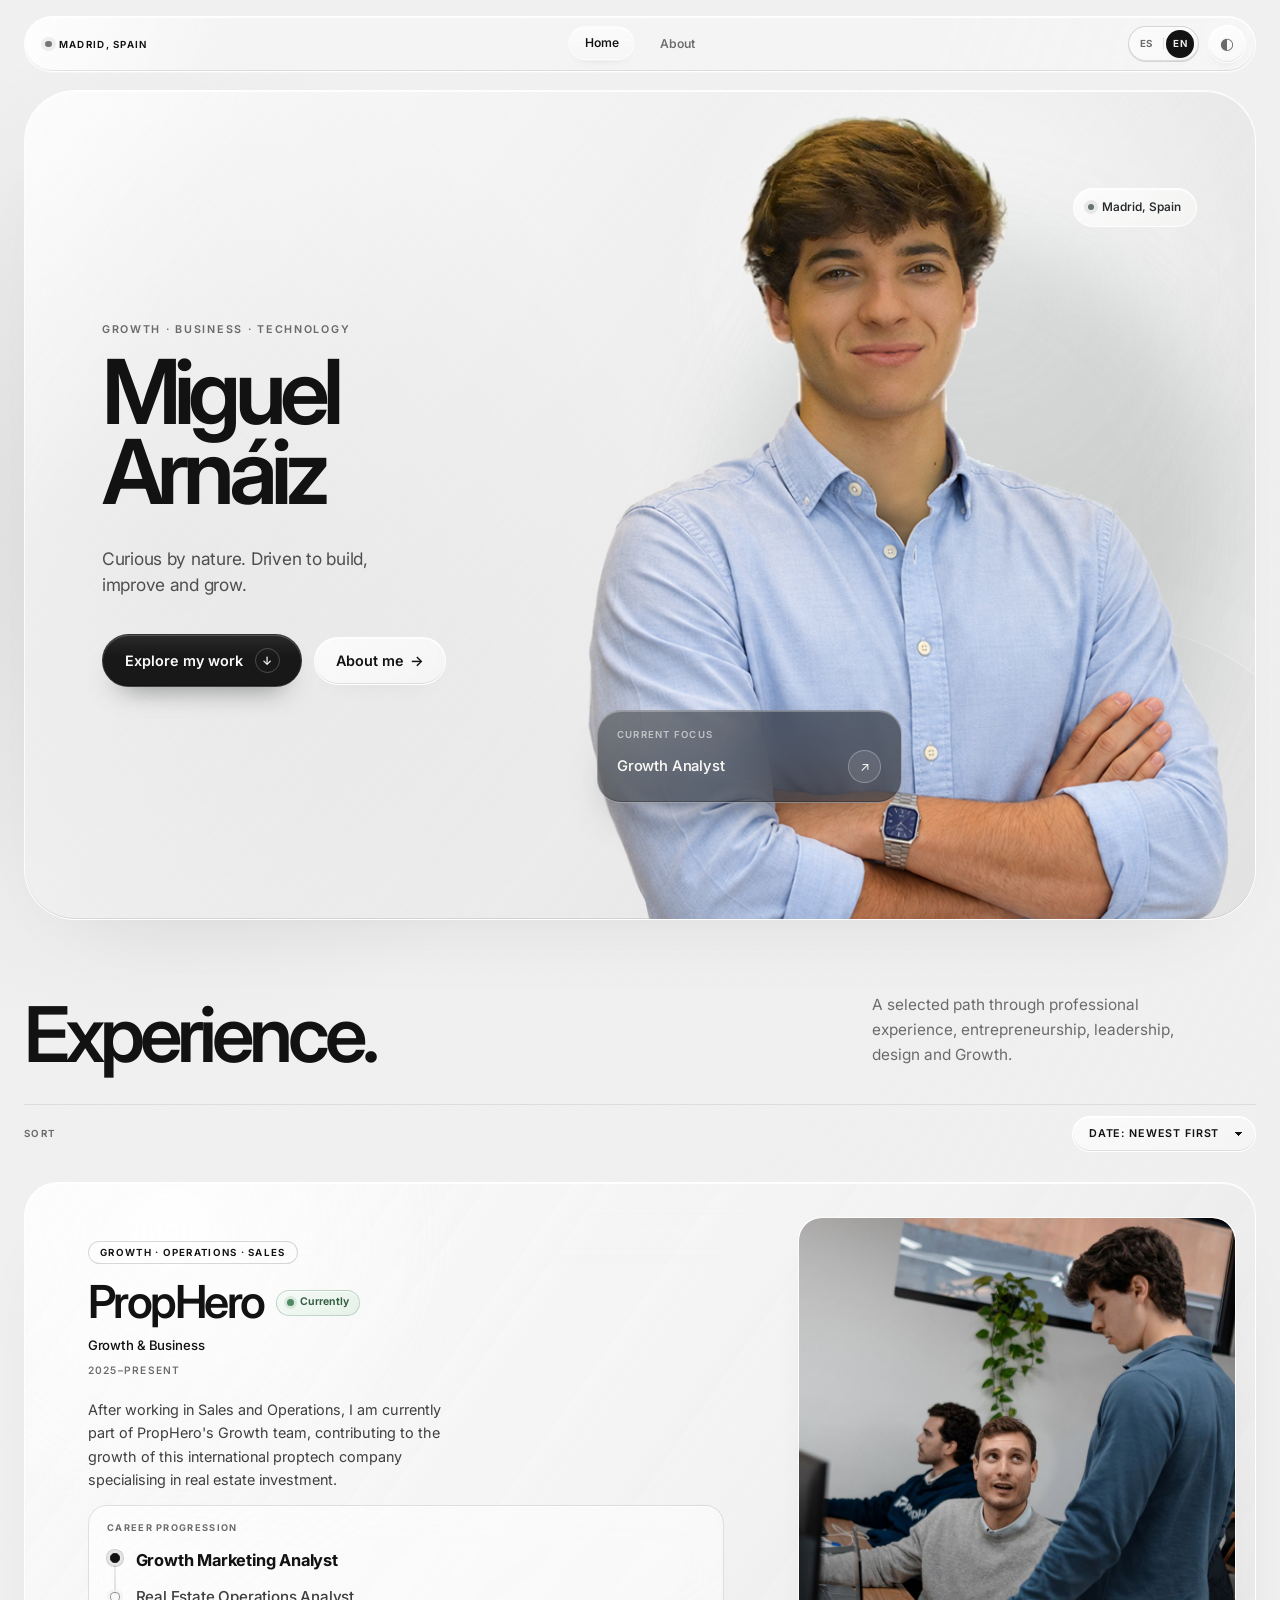
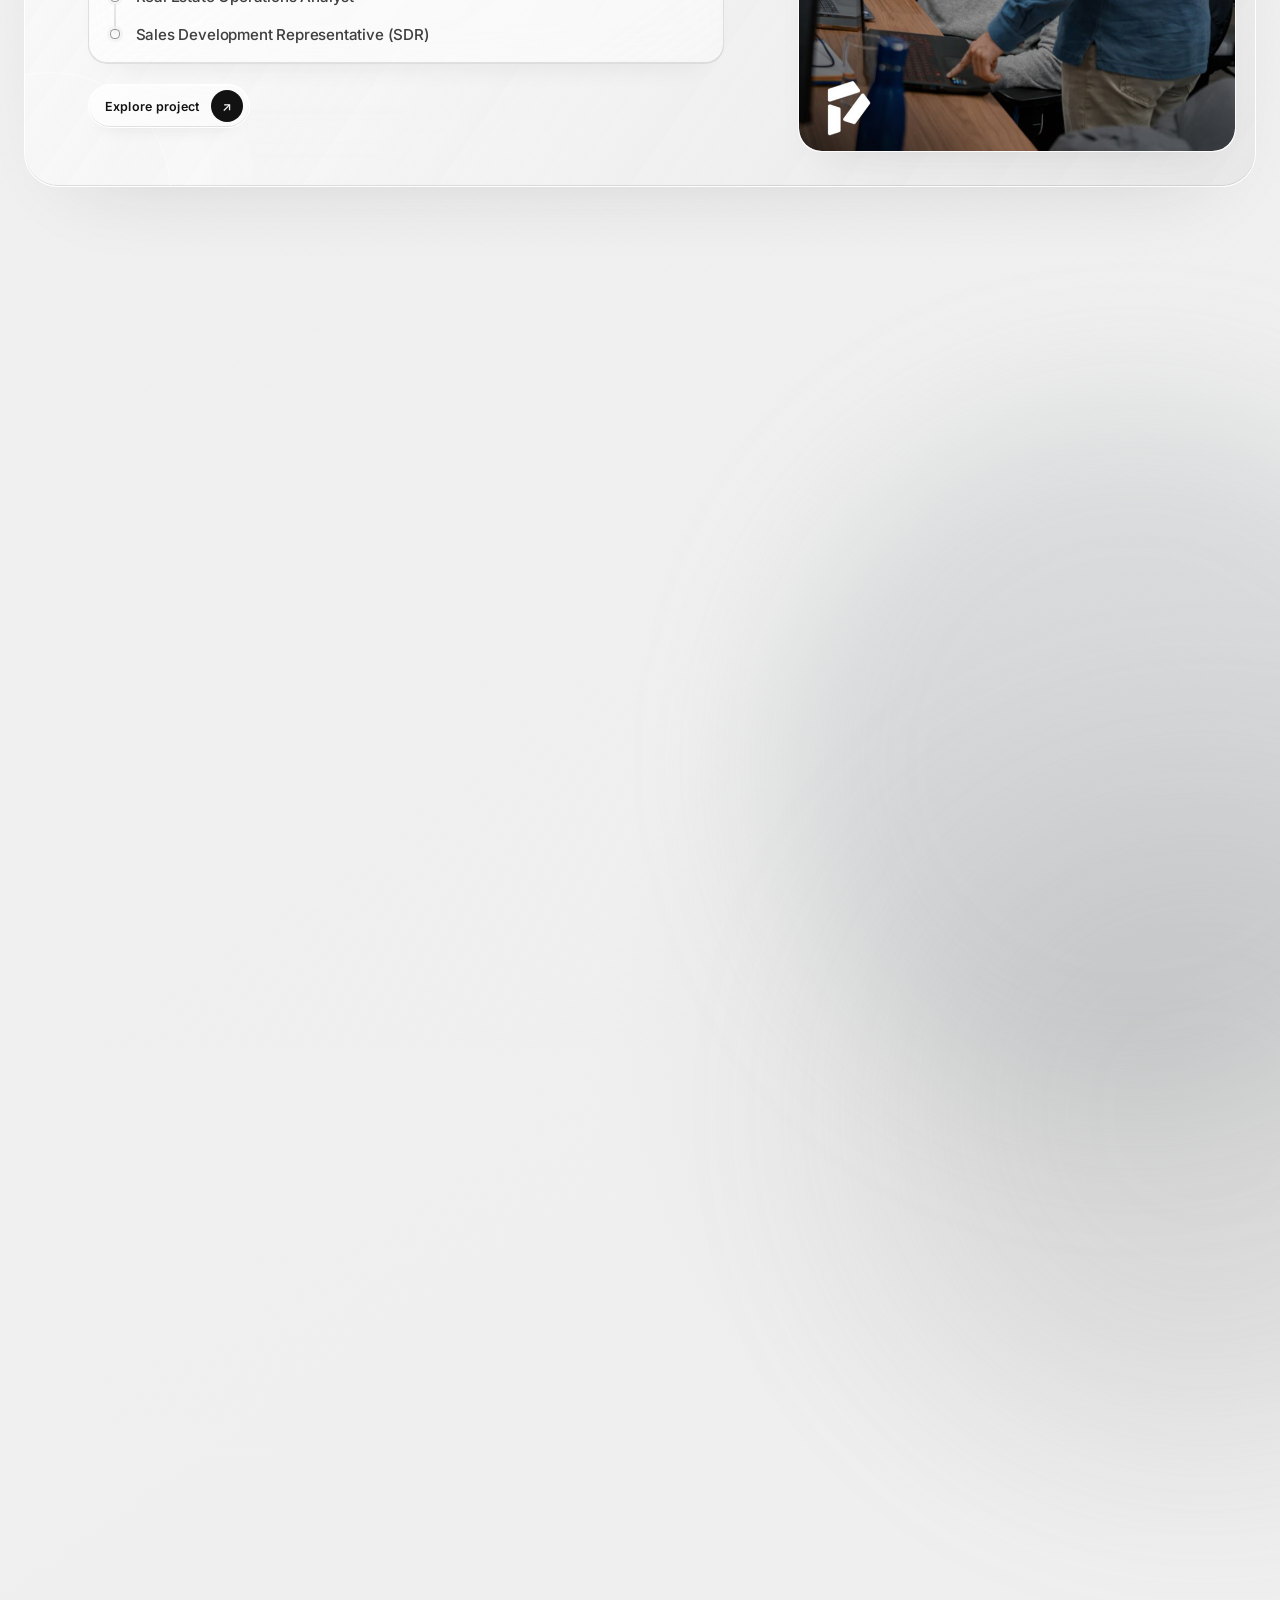
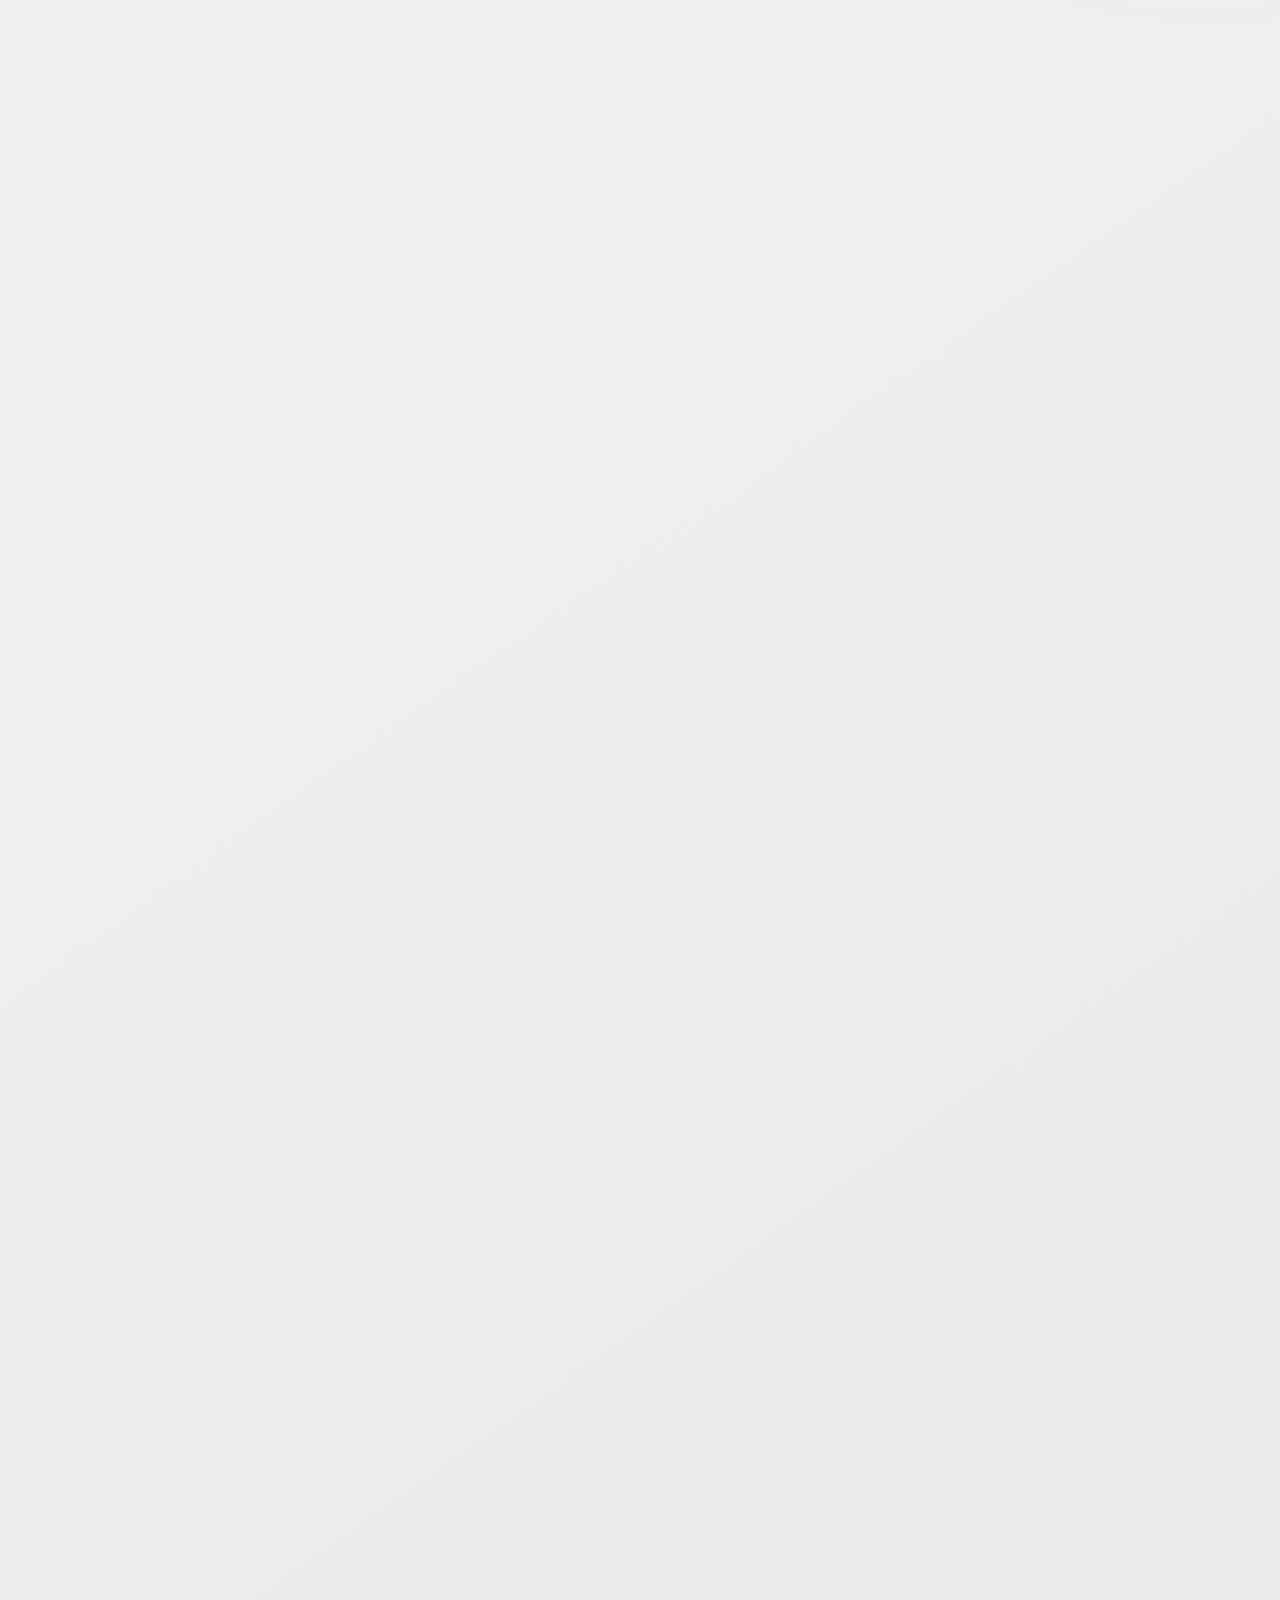
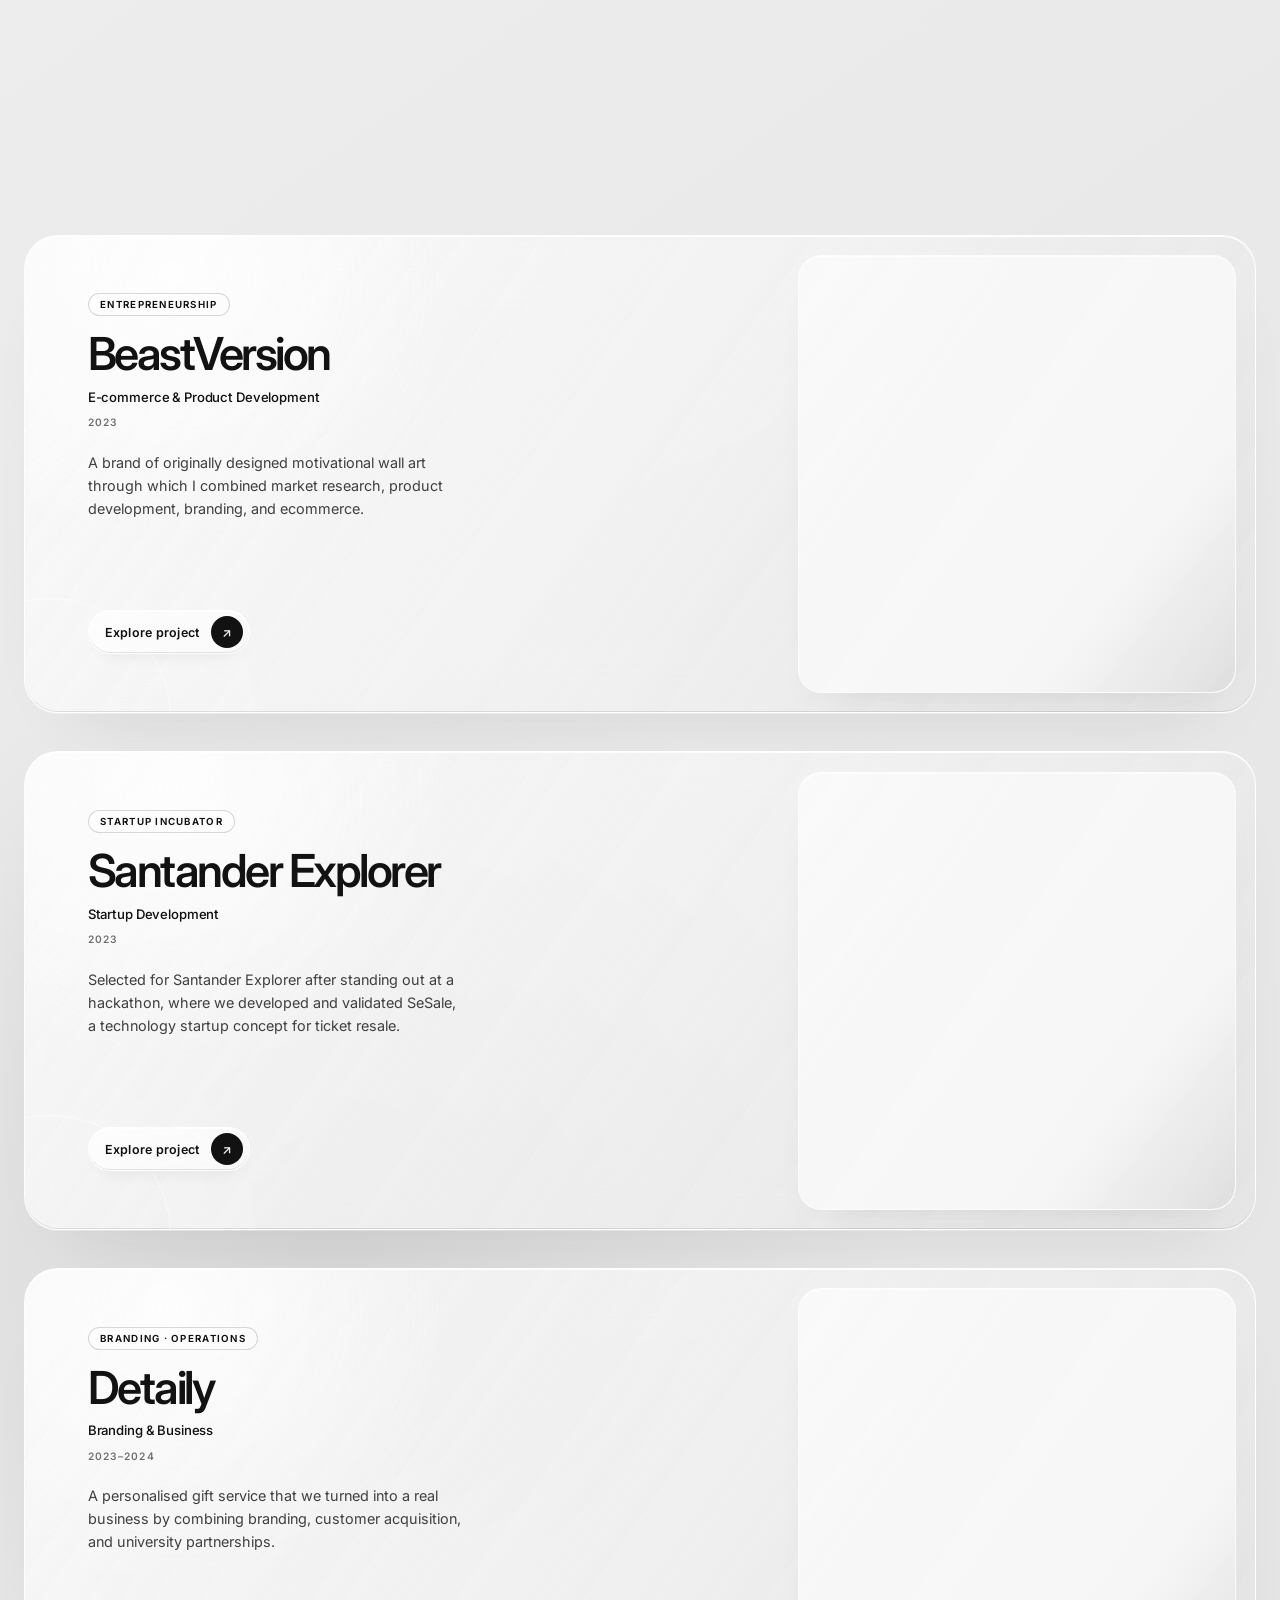
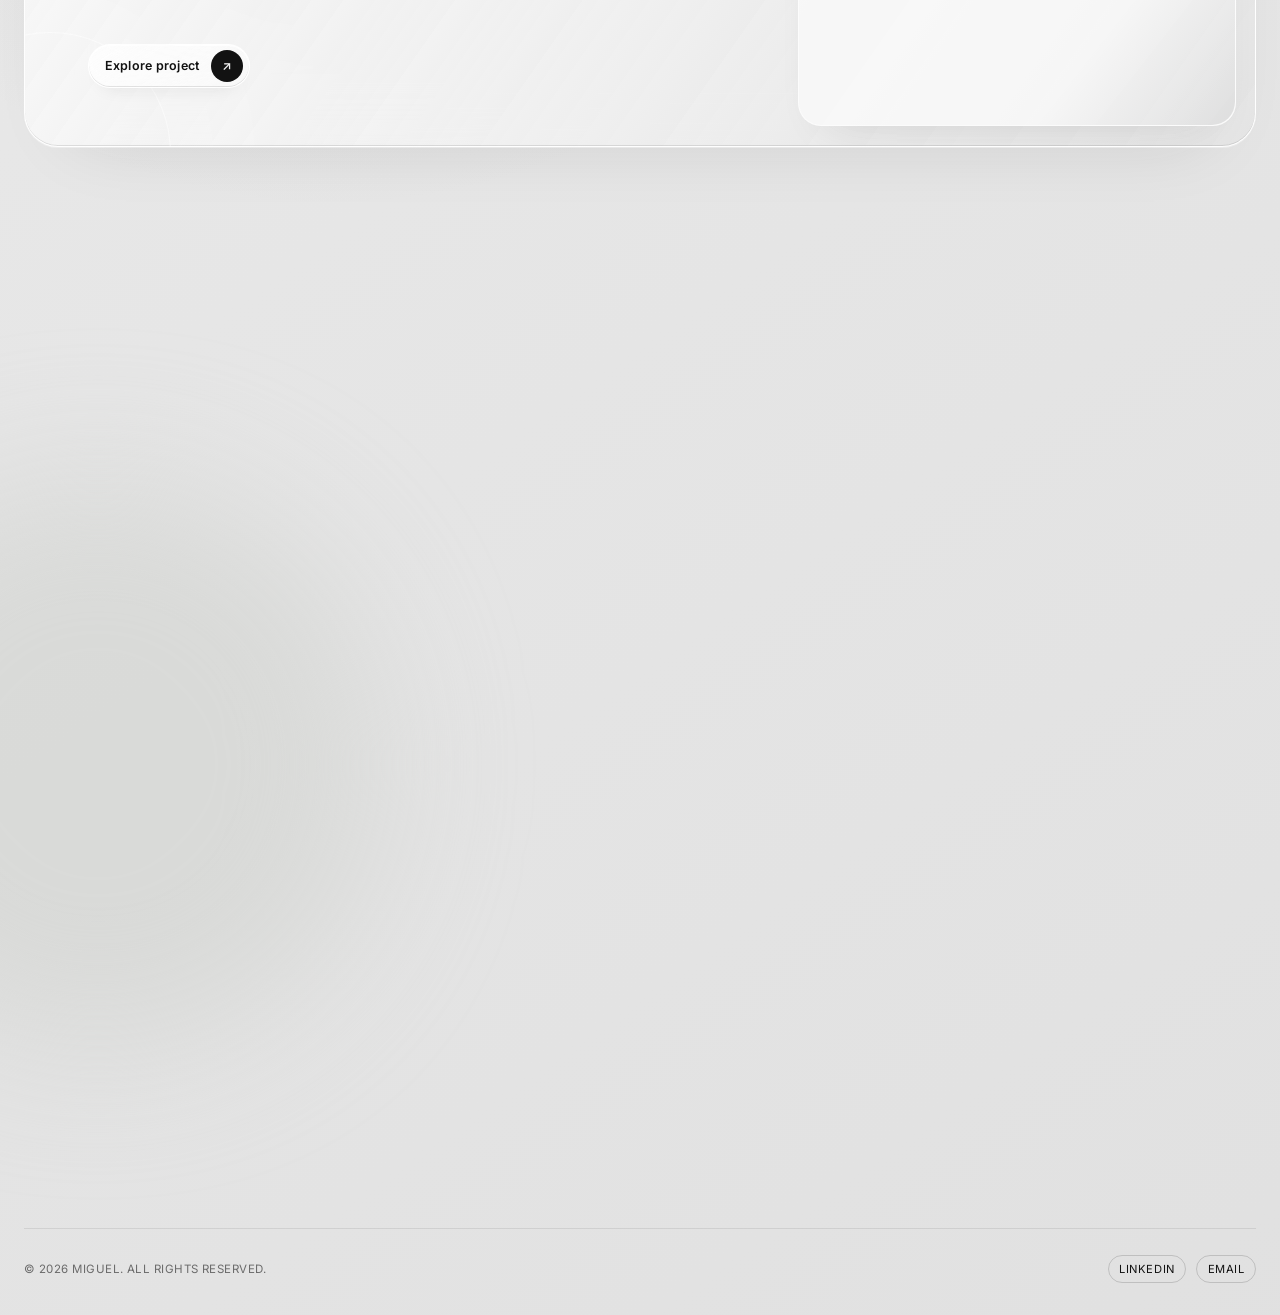
==== index.html @ 9e51c733 "First commit" ====
<!DOCTYPE html>
<html lang="en">
  <head>
    <meta charset="UTF-8" />
    <meta name="viewport" content="width=device-width, initial-scale=1.0" />
    <title data-i18n="meta.home.title">Miguel Arnáiz</title>
    <meta
      name="description"
      content="Miguel Arnáiz's professional portfolio across Growth, business, technology, entrepreneurship and design."
      data-i18n-content="meta.home.description"
    />
    <link rel="preconnect" href="https://fonts.googleapis.com" />
    <link rel="preconnect" href="https://fonts.gstatic.com" crossorigin />
    <link
      href="https://fonts.googleapis.com/css2?family=Inter:wght@100..900&display=swap"
      rel="stylesheet"
    />
    <link rel="icon" type="image/png" href="img/favicon-photo-circle.png" />
    <link rel="stylesheet" href="styles.css" />
  </head>

  <body class="page home-page is-entering">
    <div class="bg-orbs" aria-hidden="true">
      <span class="orb orb-blue"></span>
      <span class="orb orb-purple"></span>
      <span class="orb orb-teal"></span>
    </div>

    <header class="site-header shell home-hero">
      <nav class="top-nav" aria-label="Main navigation" data-i18n-aria-label="nav.main">
        <p class="top-nav-meta">
          <span class="top-nav-location" data-i18n="nav.location">Madrid, Spain</span>
        </p>
        <div class="top-nav-links">
          <div class="top-nav-primary">
            <a class="top-nav-link active" href="./" data-transition data-i18n="nav.home">Home</a>
            <a class="top-nav-link" href="about.html" data-transition data-i18n="nav.about">About</a>
          </div>
          <div class="language-switcher" role="group" aria-label="Select language" data-i18n-aria-label="language.selector">
            <button class="language-option" type="button" data-language="es" lang="es" aria-pressed="false">ES</button>
            <span class="language-divider" aria-hidden="true">|</span>
            <button class="language-option" type="button" data-language="en" lang="en" aria-pressed="true">EN</button>
          </div>
          <button class="theme-toggle" type="button" data-theme-toggle aria-label="Theme mode: system" aria-pressed="mixed">◐</button>
        </div>
      </nav>

      <section class="profile-banner home-hero-banner" aria-label="Introduction" data-i18n-aria-label="hero.introduction">
        <div class="profile-copy home-hero-copy">
          <p class="profile-kicker" data-i18n="hero.positioning">Growth · Business · Technology</p>
          <h1 class="profile-name">Miguel Arnáiz</h1>
          <p class="profile-tagline" data-i18n="hero.tagline">Curious by nature. Driven to build, improve and grow.</p>
          <div class="hero-actions">
            <a class="hero-scroll-link" href="#projects" data-i18n="hero.explore">Explore my work</a>
            <a class="hero-secondary-link" href="about.html" data-transition><span data-i18n="hero.about">About me</span> <span aria-hidden="true">&rarr;</span></a>
          </div>
        </div>

        <div class="hero-visual">
          <figure class="hero-portrait hero-portrait-cutout">
            <img
              src="img/miguel-hero-cutout-v2.png"
              data-src-light="img/miguel-hero-cutout-v2.png"
              data-src-dark="img/miguel-hero-dark.jpg"
              alt="Miguel Arnáiz"
              width="673"
              height="904"
              fetchpriority="high"
              decoding="async"
            />
          </figure>

          <div class="hero-info-card hero-role-card">
            <span class="hero-card-label" data-i18n="hero.currentFocus">Current focus</span>
            <div class="hero-card-row">
              <strong>Growth Analyst</strong>
              <span class="hero-card-arrow" aria-hidden="true">↗</span>
            </div>
          </div>

          <div class="hero-info-card hero-location-card">
            <span class="hero-status-dot" aria-hidden="true"></span>
            <span data-i18n="nav.location">Madrid, Spain</span>
          </div>
        </div>
      </section>
    </header>

    <main class="shell home-main">
      <section class="projects-showcase" id="projects" aria-labelledby="projects-title">
        <div class="projects-heading">
          <div>
            <h2 id="projects-title" data-i18n-html="home.heading">Experience.</h2>
          </div>
          <p class="projects-intro-copy" data-i18n="home.intro">A selected path through professional experience, entrepreneurship, leadership, design and Growth.</p>
        </div>

        <div class="projects-toolbar" aria-label="Project order" data-i18n-aria-label="home.sortAria">
          <label class="projects-filter-label" for="project-date-order" data-i18n="home.sortBy">Sort</label>
          <select id="project-date-order" class="projects-filter-select" data-project-sort>
            <option value="newest" selected data-i18n="home.newestFirst">Date: newest first</option>
            <option value="oldest" data-i18n="home.oldestFirst">Date: oldest first</option>
          </select>
        </div>

        <section class="project-list" data-project-list aria-label="Project list" data-i18n-aria-label="home.projectList"></section>
      </section>
    </main>

    <footer class="site-footer shell" aria-label="Footer" data-i18n-aria-label="footer.label">
      <p class="footer-copy">&copy; 2026 Miguel. <span data-i18n="footer.rights">All rights reserved.</span></p>
      <ul class="footer-links" aria-label="Contact links" data-i18n-aria-label="footer.contactLinks">
        <li><a href="https://www.linkedin.com/in/miguel-arnáiz" target="_blank" rel="noopener noreferrer" title="Miguel Arnáiz on LinkedIn" data-i18n-title="footer.linkedinTitle">LinkedIn</a></li>
        <li><a href="mailto:arnaizburgosmiguel@gmail.com" data-i18n="footer.email">Email</a></li>
      </ul>
    </footer>

    <script src="js/i18n.js" defer></script>
    <script src="js/projects-data.js" defer></script>
    <script src="js/theme.js" defer></script>
    <script src="js/transitions.js?v=20260428" defer></script>
    <script src="js/home.js" defer></script>
    <script src="js/reveal.js" defer></script>
  </body>
</html>
---- styles.css ----
:root {
  --bg: #f2f2f0;
  --surface: rgba(255, 255, 255, 0.76);
  --text: #141517;
  --muted: #6d7075;
  --line: rgba(20, 21, 23, 0.08);
  --line-strong: rgba(20, 21, 23, 0.14);
  --glass-bg: rgba(255, 255, 255, 0.62);
  --glass-border: rgba(255, 255, 255, 0.82);
  --nav-bg: rgba(247, 247, 245, 0.72);
  --button-bg: #18191b;
  --button-text: #ffffff;
  --control-bg: rgba(255, 255, 255, 0.48);
  --shadow-color: rgba(24, 27, 31, 0.13);
  --about-copy: #3e4145;
  --danger: #555555;
  --card-radius: 22px;

  --blue: #5d5d5d;
  --orange: #707070;
  --purple: #646464;
  --teal: #686868;
}

:root[data-theme="dark"] {
  --bg: #0d0e10;
  --surface: rgba(255, 255, 255, 0.055);
  --text: #f3f3f1;
  --muted: #a3a5a9;
  --line: rgba(255, 255, 255, 0.1);
  --line-strong: rgba(255, 255, 255, 0.17);
  --glass-bg: rgba(31, 32, 35, 0.58);
  --glass-border: rgba(255, 255, 255, 0.105);
  --nav-bg: rgba(18, 19, 21, 0.72);
  --button-bg: #f2f2ef;
  --button-text: #141517;
  --control-bg: rgba(255, 255, 255, 0.055);
  --shadow-color: rgba(0, 0, 0, 0.48);
  --about-copy: #d1d2d4;
  --danger: #b8b8b8;

  --blue: #c4c4c4;
  --orange: #b8b8b8;
  --purple: #c0c0c0;
  --teal: #bcbcbc;
}

* {
  box-sizing: border-box;
}

html,
body {
  margin: 0;
  padding: 0;
  background: var(--bg);
  color: var(--text);
}

html {
  scroll-behavior: smooth;
  scrollbar-color: var(--line-strong) transparent;
}

body {
  min-height: 100vh;
  font-family: "Inter", -apple-system, BlinkMacSystemFont, "Segoe UI", sans-serif;
  font-optical-sizing: auto;
  overflow-x: hidden;
}

::selection {
  background: color-mix(in srgb, var(--blue) 35%, transparent);
  color: var(--text);
}

::-webkit-scrollbar {
  width: 10px;
  height: 10px;
}

::-webkit-scrollbar-thumb {
  background: var(--line-strong);
  border-radius: 999px;
}

::-webkit-scrollbar-track {
  background: transparent;
}

img {
  max-width: 100%;
  display: block;
}

a {
  color: inherit;
}

:where(a, button, select):focus-visible {
  outline: 2px solid color-mix(in srgb, var(--text) 58%, transparent);
  outline-offset: 3px;
}

.shell {
  width: min(1200px, 92vw);
  margin: 0 auto;
}

/* ---------- Floating background orbs ---------- */

.bg-orbs {
  position: fixed;
  inset: 0;
  overflow: hidden;
  z-index: 0;
  pointer-events: none;
}

.orb {
  position: absolute;
  border-radius: 50%;
  filter: blur(110px) saturate(0.38);
  opacity: 0.12;
  will-change: transform;
}

:root[data-theme="dark"] .orb {
  opacity: 0.13;
  filter: blur(120px) saturate(0.42);
}

.orb-blue {
  width: min(46vw, 620px);
  height: min(46vw, 620px);
  left: -12%;
  top: -14%;
  background: radial-gradient(circle at 30% 30%, var(--blue), transparent 70%);
  animation: driftA 28s ease-in-out infinite;
}

.orb-purple {
  width: min(40vw, 560px);
  height: min(40vw, 560px);
  right: -14%;
  top: 20%;
  background: radial-gradient(circle at 60% 40%, var(--purple), transparent 70%);
  animation: driftB 34s ease-in-out infinite;
}

.orb-teal {
  width: min(38vw, 520px);
  height: min(38vw, 520px);
  left: 16%;
  bottom: -18%;
  background: radial-gradient(circle at 50% 50%, var(--teal), transparent 70%);
  animation: driftC 31s ease-in-out infinite;
}

@keyframes driftA {
  0%, 100% { transform: translate(0, 0) scale(1); }
  50% { transform: translate(4vw, 5vw) scale(1.08); }
}

@keyframes driftB {
  0%, 100% { transform: translate(0, 0) scale(1); }
  50% { transform: translate(-5vw, 4vw) scale(0.94); }
}

@keyframes driftC {
  0%, 100% { transform: translate(0, 0) scale(1); }
  50% { transform: translate(3vw, -4vw) scale(1.06); }
}

/* Everything else sits above the orb layer */
.site-header,
.home-main,
.about-main,
.project-main,
.site-footer {
  position: relative;
  z-index: 1;
}

/* ---------- Scroll reveal ---------- */

[data-reveal] {
  opacity: 0;
  transform: translateY(24px);
  transition: opacity 700ms cubic-bezier(0.2, 0.8, 0.2, 1), transform 700ms cubic-bezier(0.2, 0.8, 0.2, 1);
}

[data-reveal].is-visible {
  opacity: 1;
  transform: translateY(0);
}

/* ---------- Nav ---------- */

.site-header {
  padding-top: 1.15rem;
}

.top-nav {
  position: sticky;
  top: 1rem;
  z-index: 30;
  display: flex;
  justify-content: space-between;
  align-items: center;
  gap: 0.9rem;
  margin-bottom: 0;
  padding: 0.58rem 0.68rem 0.58rem 1.15rem;
  border-radius: 999px;
  background: var(--nav-bg);
  border: 1px solid var(--glass-border);
  backdrop-filter: blur(24px) saturate(125%);
  -webkit-backdrop-filter: blur(24px) saturate(125%);
  box-shadow:
    inset 0 1px 0 rgba(255, 255, 255, 0.35),
    0 14px 38px -26px var(--shadow-color);
}

.top-nav-meta {
  margin: 0;
  color: var(--muted);
  font-family: "Inter", sans-serif;
  font-weight: 550;
  font-size: 0.66rem;
  letter-spacing: 0.09em;
  text-transform: uppercase;
  display: inline-flex;
  align-items: center;
  gap: 0.45rem;
}

.top-nav-links {
  display: flex;
  align-items: center;
  gap: 0.6rem;
}

.top-nav-primary {
  display: flex;
  align-items: center;
  gap: 0.6rem;
}

@media (min-width: 901px) {
  .top-nav-links {
    margin-left: auto;
  }

  .top-nav-primary {
    position: absolute;
    top: 50%;
    left: 50%;
    transform: translate(-50%, -50%);
  }
}

.top-nav-link {
  border: 1px solid transparent;
  border-radius: 999px;
  padding: 0.46rem 0.88rem;
  text-decoration: none;
  font-family: "Inter", sans-serif;
  font-weight: 550;
  font-size: 0.8rem;
  color: var(--muted);
  transition: border-color 180ms ease, color 180ms ease, background-color 180ms ease;
}

.top-nav-link:hover,
.top-nav-link.active {
  border-color: var(--line-strong);
  background: var(--control-bg);
  color: var(--text);
}

.theme-toggle {
  border: 1px solid var(--line-strong);
  border-radius: 999px;
  width: 2.2rem;
  height: 2.2rem;
  display: inline-flex;
  align-items: center;
  justify-content: center;
  padding: 0;
  background: var(--control-bg);
  color: var(--muted);
  font-size: 1rem;
  line-height: 1;
  cursor: pointer;
  transition: border-color 180ms ease, color 180ms ease, background-color 180ms ease;
}

.theme-toggle:hover,
.theme-toggle:focus-visible {
  border-color: var(--line-strong);
  color: var(--text);
}

.theme-toggle[aria-pressed="true"] {
  background: var(--text);
  color: var(--bg);
}

/* ---------- Profile banner (about / project headers) ---------- */

.profile-banner {
  padding: clamp(1.4rem, 3.4vw, 2.2rem) 0 clamp(1rem, 2.4vw, 1.6rem);
}

.profile-kicker {
  margin: 0;
  color: var(--blue);
  font-size: 0.72rem;
  letter-spacing: 0.14em;
  text-transform: uppercase;
  font-family: "Inter", sans-serif;
  font-weight: 650;
}

.profile-name {
  margin: 0.6rem 0 0;
  font-family: "Inter", sans-serif;
  font-weight: 700;
  font-size: clamp(2.1rem, 5vw, 3.1rem);
  line-height: 1;
  color: var(--text);
}

.profile-tagline {
  margin: 0.6rem 0 0;
  color: var(--muted);
  font-size: clamp(1rem, 2vw, 1.15rem);
  max-width: 60ch;
}

.home-main {
  padding-bottom: 4rem;
}

.projects-toolbar {
  display: flex;
  align-items: center;
  justify-content: flex-end;
  gap: 0.7rem;
  padding: 0.85rem 0 0.6rem;
}

.projects-filter-label {
  color: var(--muted);
  font-family: "Inter", sans-serif;
  font-size: 0.7rem;
  letter-spacing: 0.06em;
  text-transform: uppercase;
}

.projects-filter-select {
  appearance: none;
  border: 1px solid var(--line-strong);
  border-radius: 999px;
  background: var(--glass-bg);
  color: var(--blue);
  font-family: "Inter", sans-serif;
  font-size: 0.72rem;
  letter-spacing: 0.05em;
  text-transform: uppercase;
  padding: 0.42rem 2rem 0.42rem 0.85rem;
  min-width: 170px;
  cursor: pointer;
  backdrop-filter: blur(12px);
}

.projects-filter-select:focus {
  outline: 2px solid color-mix(in srgb, var(--blue) 50%, transparent);
  outline-offset: 2px;
}

.project-empty-state {
  margin: 1.2rem 0 0;
  color: var(--muted);
  font-family: "Inter", sans-serif;
  font-size: 0.78rem;
  letter-spacing: 0.04em;
  text-transform: uppercase;
}

/* ---------- Hero ---------- */

.home-hero {
  min-height: 100svh;
  display: grid;
  grid-template-rows: auto 1fr;
}

.home-hero-banner {
  width: 100%;
  min-height: clamp(640px, 86vh, 900px);
  display: grid;
  grid-template-columns: minmax(0, 0.9fr) minmax(430px, 1.1fr);
  align-items: center;
  justify-content: center;
  gap: clamp(3rem, 7vw, 6.75rem);
  padding: clamp(3rem, 7vh, 5.5rem) clamp(0.25rem, 1vw, 1rem) clamp(4rem, 8vh, 6.5rem);
}

.home-hero-copy {
  display: flex;
  flex-direction: column;
  align-items: flex-start;
  max-width: 37rem;
  text-align: left;
}

.home-hero-copy .profile-name {
  margin-top: 0.8rem;
  max-width: 8ch;
  font-size: clamp(4rem, 7.1vw, 6.6rem);
  font-weight: 640;
  line-height: 0.94;
  letter-spacing: -0.07em;
  color: var(--text);
  padding: 0 0.08em 0.08em 0;
}

.home-hero-copy .profile-tagline {
  max-width: 34ch;
  margin-top: 1.35rem;
  font-size: clamp(1.06rem, 1.55vw, 1.24rem);
  font-weight: 400;
  line-height: 1.55;
  letter-spacing: -0.015em;
}

.hero-actions {
  margin-top: 2rem;
  display: flex;
  flex-wrap: wrap;
  align-items: center;
  justify-content: flex-start;
  gap: 1.15rem;
}

.hero-scroll-link {
  position: relative;
  overflow: hidden;
  display: inline-flex;
  align-items: center;
  justify-content: center;
  text-decoration: none;
  font-family: "Inter", sans-serif;
  font-weight: 600;
  font-size: 0.9rem;
  color: var(--button-text);
  padding: 0.86rem 1.5rem;
  border-radius: 999px;
  background: var(--button-bg);
  border: 1px solid var(--button-bg);
  box-shadow: 0 14px 30px -18px var(--shadow-color);
  transform: translateY(0);
  transition: transform 260ms ease, box-shadow 260ms ease, filter 260ms ease;
  will-change: transform;
}

.hero-scroll-link:hover,
.hero-scroll-link:focus-visible {
  transform: translateY(-2px);
  box-shadow: 0 18px 36px -18px var(--shadow-color);
  filter: brightness(1.08);
}

.hero-scroll-link:active {
  transform: translateY(-1px);
}

.hero-secondary-link {
  display: inline-flex;
  align-items: center;
  gap: 0.35rem;
  text-decoration: none;
  font-family: "Inter", sans-serif;
  font-weight: 600;
  font-size: 0.9rem;
  color: var(--text);
  opacity: 1;
  padding: 0.84rem 1.25rem;
  border: 1px solid var(--line-strong);
  border-radius: 999px;
  background: var(--control-bg);
  transition: transform 220ms ease, border-color 220ms ease, background-color 220ms ease;
}

.hero-secondary-link span {
  transition: transform 220ms ease;
}

.hero-secondary-link:hover,
.hero-secondary-link:focus-visible {
  transform: translateY(-2px);
  border-color: color-mix(in srgb, var(--text) 25%, transparent);
  background: var(--surface);
}

.hero-secondary-link:hover span,
.hero-secondary-link:focus-visible span {
  transform: translateX(4px);
}

.hero-visual {
  position: relative;
  width: min(550px, 100%);
  justify-self: end;
  padding: 0 1.35rem 1.35rem 0;
  isolation: isolate;
}

.hero-visual::before {
  content: "";
  position: absolute;
  inset: 7% -3% -2% 7%;
  z-index: -1;
  border-radius: 40px;
  background: linear-gradient(145deg, rgba(144, 144, 144, 0.14), rgba(255, 255, 255, 0.04));
  filter: blur(1px);
}

.hero-portrait {
  position: relative;
  z-index: 1;
  margin: 0;
  overflow: hidden;
  aspect-ratio: 4 / 5;
  border: 1px solid var(--glass-border);
  border-radius: clamp(26px, 3vw, 38px);
  background: var(--surface);
  box-shadow:
    0 32px 72px -34px rgba(25, 29, 33, 0.42),
    inset 0 1px 0 rgba(255, 255, 255, 0.26);
}

.hero-portrait::after {
  content: "";
  position: absolute;
  inset: 0;
  pointer-events: none;
  background: linear-gradient(180deg, transparent 62%, rgba(10, 12, 14, 0.13));
}

.hero-portrait img {
  width: 100%;
  height: 100%;
  object-fit: cover;
  object-position: 50% center;
  transform: scale(1.002);
}

.hero-info-card {
  position: absolute;
  z-index: 2;
  display: flex;
  border: 1px solid rgba(255, 255, 255, 0.52);
  background: rgba(245, 246, 244, 0.72);
  color: #1b1d20;
  backdrop-filter: blur(22px) saturate(120%);
  -webkit-backdrop-filter: blur(22px) saturate(120%);
  box-shadow:
    inset 0 1px 0 rgba(255, 255, 255, 0.62),
    0 18px 42px -24px rgba(16, 18, 20, 0.55);
}

.hero-role-card {
  left: -2.35rem;
  bottom: 2.8rem;
  flex-direction: column;
  gap: 0.28rem;
  min-width: 205px;
  padding: 1rem 1.08rem;
  border-radius: 20px;
}

.hero-card-label {
  color: rgba(27, 29, 32, 0.58);
  font-size: 0.66rem;
  font-weight: 600;
  letter-spacing: 0.09em;
  text-transform: uppercase;
}

.hero-role-card strong {
  font-size: 0.88rem;
  font-weight: 600;
  letter-spacing: -0.01em;
}

.hero-location-card {
  top: 2.4rem;
  right: -0.65rem;
  align-items: center;
  gap: 0.52rem;
  padding: 0.7rem 0.85rem;
  border-radius: 999px;
  font-size: 0.74rem;
  font-weight: 550;
}

.hero-status-dot {
  width: 7px;
  height: 7px;
  border-radius: 50%;
  background: #6e6e6e;
  box-shadow: 0 0 0 4px rgba(110, 110, 110, 0.12);
}

/* ---------- Project list ---------- */

.project-list {
  display: flex;
  flex-direction: column;
  gap: clamp(1.3rem, 3vw, 2rem);
  padding-bottom: 2rem;
}

.project-row {
  display: grid;
  grid-template-columns: minmax(260px, 0.95fr) minmax(320px, 1.05fr);
  align-items: center;
  gap: clamp(1.5rem, 5vw, 3rem);
  padding: clamp(1.6rem, 4vw, 2.6rem);
  border-radius: var(--card-radius);
  background: var(--glass-bg);
  border: 1px solid var(--glass-border);
  backdrop-filter: blur(18px) saturate(140%);
  -webkit-backdrop-filter: blur(18px) saturate(140%);
  box-shadow: 0 18px 40px -22px var(--shadow-color);
  transition: transform 320ms ease, box-shadow 320ms ease, border-color 320ms ease;
}

.project-row.is-visible:hover,
.project-row.is-visible:focus-within {
  transform: translateY(-6px);
  box-shadow: 0 30px 60px -20px color-mix(in srgb, var(--accent) 45%, var(--shadow-color));
  border-color: color-mix(in srgb, var(--accent) 40%, var(--glass-border));
}

.project-content {
  padding-top: 0.3rem;
}

.project-category {
  display: inline-flex;
  align-items: center;
  margin: 0;
  text-transform: uppercase;
  color: var(--accent, var(--blue));
  font-size: 0.72rem;
  letter-spacing: 0.09em;
  font-family: "Inter", sans-serif;
  text-decoration: none;
  padding: 0.32rem 0.72rem;
  border-radius: 999px;
  background: color-mix(in srgb, var(--accent, var(--blue)) 14%, transparent);
  border: 1px solid color-mix(in srgb, var(--accent, var(--blue)) 32%, transparent);
}

.project-title {
  margin: 0.7rem 0 0;
  font-family: "Inter", sans-serif;
  color: var(--text);
  font-size: clamp(1.9rem, 4vw, 2.7rem);
  font-weight: 700;
  line-height: 1.05;
}

.project-date {
  margin: 0.7rem 0 1.1rem;
  color: var(--muted);
  font-family: "Inter", sans-serif;
  font-size: 0.75rem;
  letter-spacing: 0.08em;
  text-transform: uppercase;
}

.project-link {
  display: inline-flex;
  border: 1px solid color-mix(in srgb, var(--accent, var(--blue)) 45%, transparent);
  background: color-mix(in srgb, var(--accent, var(--blue)) 15%, transparent);
  color: var(--accent, var(--blue));
  text-decoration: none;
  font-family: "Inter", sans-serif;
  font-weight: 600;
  font-size: 0.78rem;
  letter-spacing: 0.02em;
  border-radius: 999px;
  padding: 0.42rem 0.9rem;
  transition: background-color 180ms ease, color 180ms ease;
}

.project-link:hover {
  background: var(--accent, var(--blue));
  color: #ffffff;
}

.project-image-link {
  text-decoration: none;
}

.project-image {
  position: relative;
  border-radius: calc(var(--card-radius) - 6px);
  overflow: hidden;
  aspect-ratio: 4 / 3;
  background: var(--surface);
  box-shadow: 0 14px 30px -16px var(--shadow-color);
}

.project-image img {
  width: 100%;
  height: 100%;
  object-fit: cover;
  transition: transform 500ms cubic-bezier(0.2, 0.8, 0.2, 1);
}

.project-row[data-project-id="project-01-prophero"] .project-image img {
  object-position: 50% 28%;
}

.project-row:hover .project-image img {
  transform: scale(1.045);
}

.image-overlay-dots {
  position: absolute;
  inset: 0;
  pointer-events: none;
  display: grid;
  place-items: center;
}

.image-overlay-dots span {
  width: clamp(48px, 7vw, 76px);
  height: clamp(48px, 7vw, 76px);
  border-radius: 999px;
  background: rgba(255, 255, 255, 0.92);
  position: absolute;
}

.image-overlay-dots span:nth-child(1) { transform: translate(-70px, -58px); }
.image-overlay-dots span:nth-child(2) { transform: translate(0, -58px); }
.image-overlay-dots span:nth-child(3) { transform: translate(-70px, 0); }
.image-overlay-dots span:nth-child(4) { transform: translate(0, 0); }
.image-overlay-dots span:nth-child(5) { transform: translate(-35px, 58px); }

/* ---------- Project detail ---------- */

.project-main {
  padding: 0.8rem 0 3.6rem;
}

.project-detail {
  padding: clamp(1.8rem, 4vw, 2.8rem);
  border-radius: var(--card-radius);
  background: var(--glass-bg);
  border: 1px solid var(--glass-border);
  backdrop-filter: blur(18px) saturate(140%);
  -webkit-backdrop-filter: blur(18px) saturate(140%);
  box-shadow: 0 22px 50px -24px var(--shadow-color);
}

.project-detail-title {
  text-align: center;
  margin: 0 0 clamp(1.4rem, 3vw, 2.2rem);
  font-family: "Inter", sans-serif;
  font-weight: 700;
  font-size: clamp(2rem, 4.6vw, 3.2rem);
  line-height: 1.05;
  background: linear-gradient(120deg, var(--text) 30%, var(--accent, var(--blue)) 100%);
  -webkit-background-clip: text;
  background-clip: text;
  color: var(--text);
  -webkit-text-fill-color: transparent;
}

.project-detail-body {
  display: grid;
  grid-template-columns: minmax(280px, 0.88fr) minmax(320px, 1.1fr);
  align-items: center;
  gap: clamp(1.5rem, 5vw, 3.5rem);
}

.project-detail-copy {
  min-width: 0;
}

.project-description {
  font-size: clamp(1.02rem, 1.6vw, 1.14rem);
  line-height: 1.65;
  color: var(--about-copy);
  margin: 0.85rem 0 1.2rem;
}

.project-highlights {
  margin: 0;
  padding: 0;
  list-style: none;
  display: grid;
  gap: 0.55rem;
  font-size: 1rem;
}

.project-highlights li {
  position: relative;
  padding-left: 1.4rem;
  line-height: 1.4;
  color: var(--about-copy);
}

.project-highlights li::before {
  content: "";
  position: absolute;
  left: 0;
  top: 0.5em;
  width: 8px;
  height: 8px;
  border-radius: 50%;
  background: var(--accent, var(--blue));
  box-shadow: 0 0 10px color-mix(in srgb, var(--accent, var(--blue)) 70%, transparent);
}

.project-back-link {
  margin-top: 1.5rem;
  display: inline-flex;
  align-items: center;
  gap: 0.4rem;
  text-decoration: none;
  font-family: "Inter", sans-serif;
  font-weight: 600;
  font-size: 0.85rem;
  color: var(--accent, var(--blue));
  border: 1px solid color-mix(in srgb, var(--accent, var(--blue)) 40%, transparent);
  background: color-mix(in srgb, var(--accent, var(--blue)) 12%, transparent);
  padding: 0.5rem 1rem;
  border-radius: 999px;
  transition: background-color 180ms ease, color 180ms ease;
}

.project-back-link:hover {
  background: var(--accent, var(--blue));
  color: #ffffff;
}

.project-image-large {
  border-radius: calc(var(--card-radius) - 4px);
  overflow: hidden;
  aspect-ratio: 4 / 3;
  box-shadow:
    0 20px 44px -18px var(--shadow-color),
    0 0 0 1px color-mix(in srgb, var(--accent, var(--blue)) 25%, transparent);
}

.project-image-large img {
  width: 100%;
  height: 100%;
  object-fit: cover;
}

.project-fallback {
  margin: 0 0 1rem;
  color: var(--danger);
  font-family: "Inter", sans-serif;
  font-size: 0.78rem;
  letter-spacing: 0.04em;
}

/* ---------- About ---------- */

.about-main {
  padding: 0.8rem 0 3.6rem;
}

.about-grid {
  padding-top: clamp(1.2rem, 3vw, 1.8rem);
  display: grid;
  grid-template-columns: minmax(0, 1.3fr) minmax(310px, 0.7fr);
  gap: clamp(2.2rem, 5vw, 4.5rem);
  align-items: start;
}

.about-title {
  max-width: 42ch;
  margin: 0;
  font-family: "Inter", sans-serif;
  font-weight: 650;
  font-size: clamp(1.2rem, 1.5vw, 1.4rem);
  line-height: 1.38;
  letter-spacing: -0.02em;
  color: var(--text);
}

.about-copy p {
  max-width: 66ch;
  margin: 1.05rem 0 0;
  font-size: clamp(0.98rem, 1.25vw, 1.08rem);
  line-height: 1.72;
  color: var(--about-copy);
}

.about-copy .about-intro {
  margin-top: 1.25rem;
  color: var(--text);
  font-weight: 520;
}

.about-links {
  margin: 1.5rem 0 0;
  padding: 0;
  list-style: none;
  display: flex;
  flex-wrap: wrap;
  gap: 0.6rem;
}

.about-links a {
  border: 1px solid var(--line-strong);
  border-radius: 999px;
  padding: 0.42rem 0.85rem;
  text-decoration: none;
  color: var(--text);
  font-family: "Inter", sans-serif;
  font-weight: 600;
  font-size: 0.8rem;
  background: color-mix(in srgb, var(--control-bg) 86%, transparent);
  transition: background-color 180ms ease, color 180ms ease;
}

.about-links a:hover {
  background: var(--text);
  color: var(--bg);
}

.about-stats {
  display: grid;
  grid-template-columns: repeat(2, minmax(140px, 1fr));
  gap: 0.75rem;
  align-content: start;
}

.stat-tile {
  position: relative;
  min-height: 6.25rem;
  padding: 1.05rem 1rem;
  border-radius: 16px;
  background: var(--glass-bg);
  border: 1px solid var(--glass-border);
  backdrop-filter: blur(16px) saturate(140%);
  -webkit-backdrop-filter: blur(16px) saturate(140%);
  box-shadow: 0 14px 30px -18px var(--shadow-color);
  overflow: hidden;
}

.stat-tile-wide {
  grid-column: 1 / -1;
}

.about-stats-image {
  grid-column: 1 / -1;
  margin: 0;
  overflow: hidden;
  border: 1px solid var(--glass-border);
  border-radius: 16px;
  background: var(--glass-bg);
  box-shadow: 0 14px 30px -18px var(--shadow-color);
}

.about-stats-image img {
  display: block;
  width: 100%;
  height: auto;
}

.stat-value-pair {
  position: relative;
  display: grid;
  grid-template-columns: repeat(2, minmax(0, 1fr));
  gap: 1rem;
}

.stat-value-pair .stat-value + .stat-value {
  padding-left: 1rem;
  border-left: 1px solid var(--line-strong);
}

.stat-tile::before {
  content: "";
  position: absolute;
  inset: 0;
  background: linear-gradient(135deg, color-mix(in srgb, var(--text) 5%, transparent), transparent 62%);
  pointer-events: none;
}

.stat-label {
  position: relative;
  margin: 0 0 0.5rem;
  font-family: "Inter", sans-serif;
  font-size: 0.61rem;
  font-weight: 650;
  letter-spacing: 0.1em;
  text-transform: uppercase;
  color: var(--muted);
}

.stat-value {
  position: relative;
  margin: 0;
  font-family: "Inter", sans-serif;
  font-weight: 590;
  font-size: 0.94rem;
  line-height: 1.38;
  color: var(--text);
}

/* ---------- Page transitions ---------- */

.page {
  opacity: 1;
  transform: translateY(0);
  transition: opacity 260ms ease, transform 260ms ease;
}

.page.is-entering {
  opacity: 0;
  transform: translateY(12px);
}

.page.is-leaving {
  opacity: 0;
  transform: translateY(-10px);
}

/* ---------- Footer ---------- */

.site-footer {
  border-top: 1px solid var(--line);
  margin-top: clamp(2rem, 5vw, 3.2rem);
  padding: 1.2rem 0 2rem;
  display: flex;
  justify-content: space-between;
  align-items: center;
  gap: 1rem;
}

.footer-copy {
  margin: 0;
  color: var(--muted);
  font-family: "Inter", sans-serif;
  font-size: 0.72rem;
  letter-spacing: 0.04em;
  text-transform: uppercase;
}

.footer-links {
  margin: 0;
  padding: 0;
  list-style: none;
  display: flex;
  flex-wrap: wrap;
  gap: 0.65rem;
  align-items: center;
}

.footer-links a,
.footer-links span {
  display: inline-flex;
  align-items: center;
  padding: 0.38rem 0.65rem;
  border: 1px solid var(--line-strong);
  border-radius: 999px;
  color: var(--blue);
  font-family: "Inter", sans-serif;
  font-size: 0.7rem;
  letter-spacing: 0.05em;
  text-decoration: none;
  text-transform: uppercase;
  background: color-mix(in srgb, var(--blue) 8%, transparent);
}

.footer-links a:hover {
  background: var(--blue);
  color: #ffffff;
}

/* ---------- Responsive ---------- */

@media (max-width: 900px) {
  .top-nav {
    flex-direction: column;
    align-items: flex-start;
    gap: 0.6rem;
    border-radius: 22px;
  }

  .top-nav-meta {
    font-size: 0.63rem;
    letter-spacing: 0.06em;
  }

  .top-nav-links {
    gap: 0.5rem;
    flex-wrap: wrap;
  }

  .project-row,
  .project-detail-body,
  .about-grid {
    grid-template-columns: 1fr;
  }

  .about-stats {
    grid-template-columns: repeat(2, 1fr);
  }

  .home-hero {
    min-height: auto;
  }

  .home-hero-banner {
    min-height: auto;
    grid-template-columns: 1fr;
    gap: clamp(2rem, 7vw, 3.5rem);
    padding-top: clamp(4rem, 10vw, 6rem);
    padding-bottom: clamp(4.5rem, 12vw, 7rem);
  }

  .home-hero-copy {
    align-items: center;
    justify-self: center;
    text-align: center;
  }

  .home-hero-copy .profile-name {
    max-width: 10ch;
    font-size: clamp(3.6rem, 13vw, 6.5rem);
  }

  .home-hero-copy .profile-tagline {
    margin-left: auto;
    margin-right: auto;
  }

  .hero-actions {
    justify-content: center;
  }

  .projects-toolbar {
    justify-content: flex-start;
    flex-wrap: wrap;
  }

  .hero-visual {
    width: min(470px, 84vw);
    justify-self: center;
  }

  .project-content {
    order: 1;
  }

  .project-image-link {
    order: 2;
  }

  .project-image,
  .project-image-large {
    aspect-ratio: 16 / 11;
  }

  .image-overlay-dots span {
    width: clamp(40px, 11vw, 56px);
    height: clamp(40px, 11vw, 56px);
  }

  .image-overlay-dots span:nth-child(1) { transform: translate(-50px, -38px); }
  .image-overlay-dots span:nth-child(2) { transform: translate(0, -38px); }
  .image-overlay-dots span:nth-child(3) { transform: translate(-50px, 0); }
  .image-overlay-dots span:nth-child(4) { transform: translate(0, 0); }
  .image-overlay-dots span:nth-child(5) { transform: translate(-25px, 38px); }

  .site-footer {
    flex-direction: column;
    align-items: flex-start;
  }
}

@media (max-width: 600px) {
  .top-nav {
    flex-direction: row;
    justify-content: space-between;
    align-items: flex-start;
    gap: 0.7rem;
  }

  .top-nav-meta {
    display: flex;
    width: auto;
    flex-direction: column;
    align-items: flex-start;
    gap: 0.16rem;
    white-space: normal;
  }

  .top-nav-links {
    width: auto;
    justify-content: flex-end;
    gap: 0.4rem;
  }

  .home-hero-banner {
    gap: 2.5rem;
    padding-top: 3.5rem;
  }

  .home-hero-copy .profile-name {
    font-size: clamp(3.25rem, 16vw, 5rem);
    letter-spacing: -0.055em;
  }

  .home-hero-copy .profile-tagline {
    max-width: 28ch;
  }

  .hero-visual {
    width: min(360px, 90vw);
    padding: 0 0.55rem 1.25rem;
  }

  .hero-role-card {
    left: -0.25rem;
    bottom: 0;
    min-width: 190px;
    padding: 0.85rem 0.92rem;
  }

  .hero-location-card {
    top: 1rem;
    right: -0.15rem;
  }
}

@media (max-width: 420px) {
  .about-stats {
    grid-template-columns: 1fr;
  }

  .stat-value-pair {
    grid-template-columns: 1fr;
    gap: 0.7rem;
  }

  .stat-value-pair .stat-value + .stat-value {
    padding-top: 0.7rem;
    padding-left: 0;
    border-top: 1px solid var(--line-strong);
    border-left: 0;
  }
}

/* ---------- Iteration 3: editorial liquid glass system ---------- */

:root {
  --bg: #efefef;
  --surface: rgba(250, 250, 250, 0.78);
  --text: #121212;
  --muted: #6b6b6b;
  --line: rgba(24, 24, 24, 0.09);
  --line-strong: rgba(24, 24, 24, 0.16);
  --glass-bg: rgba(247, 247, 247, 0.58);
  --glass-bg-strong: rgba(250, 250, 250, 0.76);
  --glass-border: rgba(255, 255, 255, 0.9);
  --glass-edge: rgba(36, 36, 36, 0.12);
  --glass-highlight: rgba(255, 255, 255, 0.86);
  --glass-shadow: rgba(34, 34, 34, 0.16);
  --nav-bg: rgba(245, 245, 245, 0.7);
  --button-bg: #181818;
  --button-text: #fbfbfb;
  --control-bg: rgba(249, 249, 249, 0.58);
  --atmosphere-a: rgba(180, 180, 180, 0.34);
  --atmosphere-b: rgba(218, 218, 218, 0.72);
  --atmosphere-c: rgba(124, 124, 124, 0.16);
  --about-copy: #3f3f3f;
  --shadow-color: rgba(28, 28, 28, 0.16);
  --blue: #5d5d5d;
  --orange: #707070;
  --purple: #646464;
  --teal: #686868;
  --accent: #5d5d5d;
  --danger: #555555;
  --card-radius: 34px;
}

:root[data-theme="dark"] {
  --bg: #0e0e0e;
  --surface: rgba(30, 30, 30, 0.78);
  --text: #f3f3f3;
  --muted: #a3a3a3;
  --line: rgba(255, 255, 255, 0.09);
  --line-strong: rgba(255, 255, 255, 0.17);
  --glass-bg: rgba(32, 32, 32, 0.58);
  --glass-bg-strong: rgba(34, 34, 34, 0.78);
  --glass-border: rgba(255, 255, 255, 0.16);
  --glass-edge: rgba(255, 255, 255, 0.08);
  --glass-highlight: rgba(255, 255, 255, 0.2);
  --glass-shadow: rgba(0, 0, 0, 0.5);
  --nav-bg: rgba(24, 24, 24, 0.68);
  --button-bg: #f2f2f2;
  --button-text: #171717;
  --control-bg: rgba(255, 255, 255, 0.07);
  --atmosphere-a: rgba(94, 94, 94, 0.3);
  --atmosphere-b: rgba(39, 39, 39, 0.68);
  --atmosphere-c: rgba(132, 132, 132, 0.12);
  --about-copy: #d1d1d1;
  --shadow-color: rgba(0, 0, 0, 0.5);
  --blue: #c4c4c4;
  --orange: #b8b8b8;
  --purple: #c0c0c0;
  --teal: #bcbcbc;
  --accent: #c4c4c4;
  --danger: #b8b8b8;
}

html,
body {
  background-color: var(--bg);
}

body {
  position: relative;
  background-image:
    radial-gradient(circle at 12% 7%, var(--atmosphere-a), transparent 31rem),
    radial-gradient(circle at 89% 34%, var(--atmosphere-b), transparent 34rem),
    radial-gradient(circle at 26% 78%, var(--atmosphere-c), transparent 37rem),
    linear-gradient(145deg, color-mix(in srgb, var(--bg) 92%, white), var(--bg) 46%, color-mix(in srgb, var(--bg) 94%, black));
  background-attachment: fixed;
}

body::before {
  content: "";
  position: fixed;
  inset: 0;
  z-index: 0;
  pointer-events: none;
  opacity: 0.19;
  background-image:
    repeating-linear-gradient(118deg, rgba(255, 255, 255, 0.08) 0 1px, transparent 1px 7px),
    repeating-linear-gradient(28deg, rgba(20, 20, 20, 0.035) 0 1px, transparent 1px 9px);
  -webkit-mask-image: linear-gradient(to bottom, black, transparent 88%);
  mask-image: linear-gradient(to bottom, black, transparent 88%);
}

::selection {
  background: rgba(76, 76, 76, 0.22);
}

.shell {
  width: min(1240px, calc(100vw - 48px));
}

.bg-orbs {
  opacity: 1;
}

.orb {
  opacity: 0.22;
  filter: blur(105px) saturate(0);
  animation-duration: 42s;
}

:root[data-theme="dark"] .orb {
  opacity: 0.2;
  filter: blur(120px) saturate(0);
}

.orb-blue {
  width: min(58vw, 780px);
  height: min(58vw, 780px);
  left: -22%;
  top: -17%;
  background: #c4c4c4;
}

.orb-purple {
  width: min(50vw, 700px);
  height: min(50vw, 700px);
  right: -19%;
  top: 31%;
  background: #aaaaaa;
}

.orb-teal {
  width: min(48vw, 680px);
  height: min(48vw, 680px);
  left: 11%;
  bottom: -18%;
  background: #d8d8d8;
}

.site-header {
  padding-top: 1rem;
}

.top-nav {
  isolation: isolate;
  overflow: hidden;
  padding: 0.52rem 0.58rem 0.52rem 1.25rem;
  border-color: var(--glass-border);
  background:
    linear-gradient(110deg, var(--glass-highlight), transparent 18%, transparent 72%, rgba(255, 255, 255, 0.2)),
    var(--nav-bg);
  box-shadow:
    inset 0 1px 0 var(--glass-highlight),
    inset 0 -1px 0 var(--glass-edge),
    0 1px 0 rgba(255, 255, 255, 0.3),
    0 18px 45px -30px var(--glass-shadow);
  backdrop-filter: blur(28px) saturate(118%);
  -webkit-backdrop-filter: blur(28px) saturate(118%);
}

.top-nav::after {
  content: "";
  position: absolute;
  inset: 0;
  z-index: -1;
  pointer-events: none;
  border-radius: inherit;
  background: linear-gradient(105deg, transparent 28%, rgba(255, 255, 255, 0.24) 47%, transparent 63%);
  opacity: 0.38;
  transform: translateX(-48%);
  transition: transform 800ms cubic-bezier(0.22, 1, 0.36, 1);
}

.top-nav:hover::after {
  transform: translateX(48%);
}

.top-nav-meta {
  color: var(--text);
  font-size: 0.61rem;
  font-weight: 650;
  letter-spacing: 0.13em;
}

.top-nav-meta::before {
  content: "";
  width: 0.42rem;
  height: 0.42rem;
  border-radius: 50%;
  background: #767676;
  box-shadow: 0 0 0 4px rgba(118, 118, 118, 0.1);
}

.top-nav-link {
  position: relative;
  padding: 0.52rem 0.95rem;
  font-size: 0.76rem;
  font-weight: 560;
  transition: color 220ms ease, background-color 220ms ease, box-shadow 220ms ease, transform 220ms ease;
}

.top-nav-link:hover,
.top-nav-link.active {
  border-color: rgba(255, 255, 255, 0.58);
  background: linear-gradient(180deg, rgba(255, 255, 255, 0.62), rgba(255, 255, 255, 0.22));
  box-shadow: inset 0 1px 0 rgba(255, 255, 255, 0.8), 0 7px 14px -11px var(--glass-shadow);
  transform: translateY(-1px);
}

:root[data-theme="dark"] .top-nav-link:hover,
:root[data-theme="dark"] .top-nav-link.active {
  border-color: rgba(255, 255, 255, 0.11);
  background: linear-gradient(180deg, rgba(255, 255, 255, 0.11), rgba(255, 255, 255, 0.045));
}

.theme-toggle {
  position: relative;
  width: 2.35rem;
  height: 2.35rem;
  overflow: hidden;
  border-color: var(--glass-border);
  background:
    linear-gradient(150deg, rgba(255, 255, 255, 0.78), rgba(255, 255, 255, 0.14)),
    var(--control-bg);
  box-shadow:
    inset 0 1px 0 var(--glass-highlight),
    inset 0 -1px 0 var(--glass-edge),
    0 7px 15px -10px var(--glass-shadow);
  transition: transform 220ms ease, color 220ms ease, box-shadow 220ms ease;
}

:root[data-theme="dark"] .theme-toggle {
  background: linear-gradient(150deg, rgba(255, 255, 255, 0.13), rgba(255, 255, 255, 0.025));
}

.theme-toggle:hover,
.theme-toggle:focus-visible {
  transform: translateY(-1px) scale(1.02);
  box-shadow: inset 0 1px 0 var(--glass-highlight), 0 10px 18px -11px var(--glass-shadow);
}

.theme-toggle[aria-pressed="true"] {
  background: var(--text);
  color: var(--bg);
}

.home-hero {
  min-height: 100svh;
}

.home-hero-banner {
  position: relative;
  isolation: isolate;
  min-height: clamp(650px, 82vh, 820px);
  margin: 1.1rem 0 1.25rem;
  padding: clamp(3.25rem, 6vw, 5.75rem) clamp(2rem, 6vw, 5.5rem);
  gap: clamp(2rem, 5vw, 5.25rem);
  border: 1px solid var(--glass-border);
  border-radius: clamp(32px, 4vw, 52px);
  background:
    radial-gradient(circle at 77% 24%, rgba(255, 255, 255, 0.62), transparent 27%),
    linear-gradient(128deg, rgba(255, 255, 255, 0.66), rgba(229, 229, 229, 0.4) 58%, rgba(186, 186, 186, 0.3));
  box-shadow:
    inset 0 1px 0 var(--glass-highlight),
    inset 0 -1px 0 var(--glass-edge),
    0 40px 90px -64px var(--glass-shadow);
  overflow: hidden;
}

:root[data-theme="dark"] .home-hero-banner {
  background:
    radial-gradient(circle at 78% 22%, rgba(255, 255, 255, 0.09), transparent 29%),
    linear-gradient(128deg, rgba(255, 255, 255, 0.07), rgba(32, 32, 32, 0.54) 58%, rgba(14, 14, 14, 0.58));
}

.home-hero-banner::before {
  content: "";
  position: absolute;
  z-index: -1;
  width: 40%;
  aspect-ratio: 1;
  right: -8%;
  bottom: -24%;
  border-radius: 50%;
  border: 1px solid rgba(255, 255, 255, 0.43);
  box-shadow: 0 0 0 46px rgba(255, 255, 255, 0.055), 0 0 0 92px rgba(255, 255, 255, 0.035);
}

.home-hero-banner::after {
  content: "";
  position: absolute;
  z-index: 3;
  inset: 0;
  pointer-events: none;
  border-radius: inherit;
  background: linear-gradient(118deg, rgba(255, 255, 255, 0.48), transparent 15%, transparent 72%, rgba(255, 255, 255, 0.13));
  mix-blend-mode: soft-light;
}

.home-hero-copy {
  position: relative;
  z-index: 4;
  max-width: 39rem;
}

.hero-index,
.section-index {
  margin: 0 0 2.8rem;
  color: var(--muted);
  font-size: 0.62rem;
  font-weight: 650;
  letter-spacing: 0.16em;
  line-height: 1;
  text-transform: uppercase;
}

.home-hero-copy .profile-kicker {
  color: var(--muted);
  font-size: 0.67rem;
  font-weight: 620;
  letter-spacing: 0.16em;
}

.home-hero-copy .profile-name {
  margin-top: 1rem;
  max-width: 7.4ch;
  font-size: clamp(4rem, 7vw, 6.5rem);
  font-weight: 620;
  line-height: 0.9;
  letter-spacing: -0.075em;
  text-wrap: balance;
}

.home-hero-copy .profile-tagline {
  max-width: 30ch;
  margin-top: 1.6rem;
  color: color-mix(in srgb, var(--text) 72%, transparent);
  font-size: clamp(1.02rem, 1.35vw, 1.18rem);
  line-height: 1.55;
}

.hero-actions {
  margin-top: 2.2rem;
  gap: 0.72rem;
}

.hero-scroll-link,
.hero-secondary-link {
  min-height: 3rem;
  padding: 0.82rem 1.35rem;
}

.hero-scroll-link {
  border-color: rgba(255, 255, 255, 0.11);
  background:
    linear-gradient(180deg, rgba(255, 255, 255, 0.08), transparent 42%),
    var(--button-bg);
  box-shadow:
    inset 0 1px 0 rgba(255, 255, 255, 0.2),
    inset 0 -1px 0 rgba(0, 0, 0, 0.24),
    0 16px 28px -18px rgba(18, 20, 22, 0.68);
}

.hero-scroll-link::after {
  content: "↓";
  display: inline-grid;
  place-items: center;
  width: 1.45rem;
  height: 1.45rem;
  margin-left: 0.75rem;
  border: 1px solid rgba(255, 255, 255, 0.22);
  border-radius: 50%;
  font-size: 0.72rem;
}

.hero-scroll-link:hover,
.hero-scroll-link:focus-visible {
  transform: translateY(-2px) scale(1.012);
  filter: none;
}

.hero-secondary-link {
  border-color: var(--glass-border);
  background:
    linear-gradient(145deg, rgba(255, 255, 255, 0.62), rgba(255, 255, 255, 0.12)),
    var(--control-bg);
  box-shadow:
    inset 0 1px 0 var(--glass-highlight),
    inset 0 -1px 0 var(--glass-edge),
    0 12px 24px -20px var(--glass-shadow);
  backdrop-filter: blur(16px);
  -webkit-backdrop-filter: blur(16px);
}

:root[data-theme="dark"] .hero-secondary-link {
  background: linear-gradient(145deg, rgba(255, 255, 255, 0.12), rgba(255, 255, 255, 0.025));
}

.hero-visual {
  z-index: 2;
  width: min(540px, 100%);
  padding: 0;
}

.hero-visual::before {
  inset: 9% -8% -7% 15%;
  border-radius: 48% 52% 44% 56% / 56% 42% 58% 44%;
  background: rgba(110, 117, 121, 0.22);
  filter: blur(42px);
}

.hero-portrait {
  aspect-ratio: 0.84;
  border-color: rgba(255, 255, 255, 0.62);
  border-radius: clamp(28px, 3.2vw, 44px);
  background: #d2d5d4;
  box-shadow:
    inset 0 1px 0 rgba(255, 255, 255, 0.72),
    inset 0 -1px 0 rgba(31, 35, 38, 0.18),
    0 34px 64px -35px rgba(21, 25, 28, 0.58);
}

.hero-portrait::before {
  content: "";
  position: absolute;
  inset: 0;
  z-index: 2;
  pointer-events: none;
  border-radius: inherit;
  background: linear-gradient(130deg, rgba(255, 255, 255, 0.22), transparent 29%, transparent 72%, rgba(10, 12, 14, 0.13));
}

.hero-portrait::after {
  z-index: 1;
  background: linear-gradient(180deg, transparent 53%, rgba(10, 12, 14, 0.22));
}

.hero-portrait img {
  object-position: 50% center;
  filter: saturate(0.72) contrast(1.02);
  transition: transform 800ms cubic-bezier(0.22, 1, 0.36, 1), filter 500ms ease;
}

.hero-visual:hover .hero-portrait img {
  transform: scale(1.018);
  filter: saturate(0.85) contrast(1.02);
}

.hero-info-card {
  isolation: isolate;
  overflow: hidden;
  border: 1px solid rgba(255, 255, 255, 0.34);
  background:
    linear-gradient(130deg, rgba(255, 255, 255, 0.17), transparent 48%),
    rgba(24, 27, 29, 0.58);
  color: #f7f7f4;
  backdrop-filter: blur(28px) saturate(112%);
  -webkit-backdrop-filter: blur(28px) saturate(112%);
  box-shadow:
    inset 0 1px 0 rgba(255, 255, 255, 0.26),
    inset 0 -1px 0 rgba(0, 0, 0, 0.25),
    0 24px 48px -28px rgba(0, 0, 0, 0.72);
}

.hero-info-card::before {
  content: "";
  position: absolute;
  inset: 0;
  z-index: -1;
  border-radius: inherit;
  background: linear-gradient(112deg, transparent 22%, rgba(255, 255, 255, 0.12) 48%, transparent 68%);
  transform: translateX(-90%);
  transition: transform 700ms cubic-bezier(0.22, 1, 0.36, 1);
}

.hero-info-card:hover::before {
  transform: translateX(90%);
}

.hero-role-card {
  left: -2.6rem;
  bottom: 2.5rem;
  gap: 0.58rem;
  min-width: min(305px, 78%);
  padding: 1.15rem 1.2rem;
  border-radius: 24px;
}

.hero-card-label {
  color: rgba(255, 255, 255, 0.58);
  font-size: 0.6rem;
  letter-spacing: 0.13em;
}

.hero-card-row {
  display: flex;
  align-items: center;
  justify-content: space-between;
  gap: 1rem;
}

.hero-role-card strong {
  font-size: 0.92rem;
  font-weight: 540;
}

.hero-card-arrow {
  display: inline-grid;
  flex: 0 0 auto;
  width: 2.1rem;
  height: 2.1rem;
  place-items: center;
  border: 1px solid rgba(255, 255, 255, 0.28);
  border-radius: 50%;
  background: rgba(255, 255, 255, 0.09);
  font-size: 0.8rem;
}

.hero-location-card {
  top: 1.25rem;
  right: -1.15rem;
  padding: 0.72rem 0.9rem;
  background:
    linear-gradient(145deg, rgba(255, 255, 255, 0.78), rgba(255, 255, 255, 0.28)),
    rgba(238, 239, 237, 0.66);
  border-color: rgba(255, 255, 255, 0.76);
  color: #25292b;
  box-shadow: inset 0 1px 0 white, 0 18px 34px -22px rgba(23, 26, 28, 0.48);
}

.hero-status-dot {
  width: 6px;
  height: 6px;
  background: #66746b;
}

.home-main {
  padding-bottom: 5rem;
}

.projects-showcase {
  position: relative;
  isolation: isolate;
  padding: clamp(2.5rem, 4vw, 4rem) 0 2rem;
  scroll-margin-top: 2rem;
}

.projects-showcase::before,
.projects-showcase::after {
  content: "";
  position: absolute;
  z-index: -2;
  pointer-events: none;
  border-radius: 50%;
  filter: blur(68px);
}

.projects-showcase::before {
  width: 58%;
  aspect-ratio: 1;
  top: 16%;
  right: -19%;
  background: rgba(154, 160, 163, 0.24);
}

.projects-showcase::after {
  width: 46%;
  aspect-ratio: 1;
  bottom: 2%;
  left: -17%;
  background: rgba(210, 212, 209, 0.62);
}

:root[data-theme="dark"] .projects-showcase::before {
  background: rgba(108, 114, 117, 0.19);
}

:root[data-theme="dark"] .projects-showcase::after {
  background: rgba(48, 52, 54, 0.54);
}

.projects-heading {
  display: grid;
  grid-template-columns: minmax(0, 1fr) minmax(250px, 0.48fr);
  gap: 3rem;
  align-items: end;
  margin-bottom: clamp(1.25rem, 3vw, 2rem);
}

.section-index {
  margin-bottom: 1.4rem;
}

.projects-heading h2 {
  margin: 0;
  max-width: 12ch;
  color: var(--text);
  font-size: clamp(2.8rem, 6vw, 5.4rem);
  font-weight: 590;
  letter-spacing: -0.065em;
  line-height: 0.94;
}

.projects-intro-copy {
  margin: 0 0 0.25rem;
  max-width: 34ch;
  color: var(--muted);
  font-size: 0.96rem;
  line-height: 1.65;
}

.projects-toolbar {
  justify-content: space-between;
  margin-bottom: 1.2rem;
  padding: 0.7rem 0;
  border-top: 1px solid var(--line);
}

.projects-filter-label {
  color: var(--muted);
  font-size: 0.61rem;
  font-weight: 650;
  letter-spacing: 0.14em;
}

.projects-filter-select {
  min-width: 172px;
  padding: 0.66rem 2.2rem 0.66rem 1rem;
  border-color: var(--glass-border);
  background-color: var(--control-bg);
  background-image:
    linear-gradient(45deg, transparent 50%, currentColor 50%),
    linear-gradient(135deg, currentColor 50%, transparent 50%),
    linear-gradient(145deg, rgba(255, 255, 255, 0.55), transparent);
  background-position: calc(100% - 16px) 50%, calc(100% - 12px) 50%, 0 0;
  background-size: 4px 4px, 4px 4px, 100% 100%;
  background-repeat: no-repeat;
  color: var(--text);
  font-size: 0.67rem;
  font-weight: 620;
  letter-spacing: 0.08em;
  box-shadow: inset 0 1px 0 var(--glass-highlight), inset 0 -1px 0 var(--glass-edge), 0 10px 22px -18px var(--glass-shadow);
  backdrop-filter: blur(18px);
  -webkit-backdrop-filter: blur(18px);
}

.projects-filter-select:focus {
  outline-color: color-mix(in srgb, var(--text) 50%, transparent);
}

.project-list {
  gap: clamp(1.35rem, 3vw, 2.4rem);
}

.project-row {
  position: relative;
  isolation: isolate;
  min-height: clamp(430px, 47vw, 560px);
  grid-template-columns: minmax(280px, 0.82fr) minmax(400px, 1.18fr);
  gap: clamp(1.5rem, 4vw, 3.8rem);
  overflow: hidden;
  padding: clamp(1.15rem, 2.2vw, 1.55rem);
  border-color: var(--glass-border);
  border-radius: var(--card-radius);
  background:
    radial-gradient(circle at 12% 8%, rgba(255, 255, 255, 0.8), transparent 24%),
    linear-gradient(125deg, rgba(255, 255, 255, 0.58), rgba(242, 242, 242, 0.38) 52%, rgba(199, 199, 199, 0.28)),
    var(--glass-bg);
  box-shadow:
    inset 0 1px 0 var(--glass-highlight),
    inset 0 -1px 0 var(--glass-edge),
    0 1px 0 rgba(255, 255, 255, 0.35),
    0 34px 72px -52px var(--glass-shadow);
  backdrop-filter: blur(30px) saturate(112%);
  -webkit-backdrop-filter: blur(30px) saturate(112%);
  transition: transform 500ms cubic-bezier(0.22, 1, 0.36, 1), box-shadow 500ms ease, border-color 500ms ease;
}

:root[data-theme="dark"] .project-row {
  background:
    radial-gradient(circle at 12% 8%, rgba(255, 255, 255, 0.12), transparent 25%),
    linear-gradient(125deg, rgba(255, 255, 255, 0.075), rgba(33, 33, 33, 0.46) 52%, rgba(12, 12, 12, 0.32)),
    var(--glass-bg);
}

.project-row::before {
  content: "";
  position: absolute;
  inset: 0;
  z-index: -1;
  pointer-events: none;
  border-radius: inherit;
  background: linear-gradient(112deg, transparent 24%, rgba(255, 255, 255, 0.26) 44%, transparent 62%);
  transform: translateX(-76%);
  opacity: 0.5;
  transition: transform 950ms cubic-bezier(0.22, 1, 0.36, 1);
}

.project-row::after {
  content: "";
  position: absolute;
  z-index: -1;
  width: 15rem;
  height: 15rem;
  left: -6rem;
  bottom: -8rem;
  border: 1px solid rgba(255, 255, 255, 0.52);
  border-radius: 50%;
  box-shadow: 0 0 0 42px rgba(255, 255, 255, 0.04), 0 0 0 84px rgba(255, 255, 255, 0.025);
}

.project-row.is-visible:hover,
.project-row.is-visible:focus-within {
  transform: translateY(-7px);
  border-color: rgba(255, 255, 255, 0.96);
  box-shadow:
    inset 0 1px 0 var(--glass-highlight),
    inset 0 -1px 0 var(--glass-edge),
    0 42px 86px -50px var(--glass-shadow);
}

:root[data-theme="dark"] .project-row.is-visible:hover,
:root[data-theme="dark"] .project-row.is-visible:focus-within {
  border-color: rgba(255, 255, 255, 0.24);
}

.project-row.is-visible:hover::before,
.project-row.is-visible:focus-within::before {
  transform: translateX(76%);
}

.project-content {
  position: relative;
  z-index: 2;
  align-self: stretch;
  display: flex;
  flex-direction: column;
  justify-content: center;
  padding: clamp(1.2rem, 3.8vw, 3.2rem);
}

.project-index {
  position: absolute;
  top: 0;
  left: clamp(1.2rem, 3.8vw, 3.2rem);
  color: var(--muted);
  font-size: 0.62rem;
  font-weight: 650;
  letter-spacing: 0.16em;
}

.project-category {
  align-self: flex-start;
  color: var(--text);
  border-color: var(--line-strong);
  background: rgba(255, 255, 255, 0.22);
  font-size: 0.61rem;
  font-weight: 650;
  letter-spacing: 0.13em;
}

:root[data-theme="dark"] .project-category {
  background: rgba(255, 255, 255, 0.045);
}

.project-title {
  max-width: 15ch;
  margin-top: 1rem;
  font-size: clamp(2rem, 3.1vw, 3rem);
  font-weight: 585;
  letter-spacing: -0.055em;
  line-height: 0.99;
  text-wrap: balance;
}

.project-date {
  margin: 1rem 0 2.2rem;
  color: var(--muted);
  font-size: 0.64rem;
  font-weight: 570;
  letter-spacing: 0.12em;
}

.project-link {
  align-self: flex-start;
  gap: 0.75rem;
  align-items: center;
  min-height: 2.75rem;
  padding: 0.32rem 0.34rem 0.32rem 1rem;
  border-color: var(--glass-border);
  background:
    linear-gradient(145deg, rgba(255, 255, 255, 0.72), rgba(255, 255, 255, 0.18)),
    var(--control-bg);
  color: var(--text);
  box-shadow: inset 0 1px 0 var(--glass-highlight), inset 0 -1px 0 var(--glass-edge), 0 11px 20px -16px var(--glass-shadow);
  backdrop-filter: blur(16px);
  -webkit-backdrop-filter: blur(16px);
  transition: transform 220ms ease, box-shadow 220ms ease, background-color 220ms ease;
}

:root[data-theme="dark"] .project-link {
  background: linear-gradient(145deg, rgba(255, 255, 255, 0.12), rgba(255, 255, 255, 0.025));
}

.project-link-arrow {
  display: inline-grid;
  width: 2rem;
  height: 2rem;
  place-items: center;
  border-radius: 50%;
  background: var(--text);
  color: var(--bg);
  transition: transform 220ms ease;
}

.project-link:hover,
.project-link:focus-visible {
  background: var(--glass-bg-strong);
  color: var(--text);
  transform: translateY(-2px);
}

.project-link:hover .project-link-arrow,
.project-link:focus-visible .project-link-arrow {
  transform: rotate(8deg) scale(1.04);
}

.project-image-link {
  position: relative;
  z-index: 2;
  height: 100%;
  min-height: 0;
}

.project-image {
  height: 100%;
  min-height: 380px;
  aspect-ratio: auto;
  border: 1px solid rgba(255, 255, 255, 0.54);
  border-radius: calc(var(--card-radius) - 11px);
  background: var(--surface);
  box-shadow: inset 0 1px 0 rgba(255, 255, 255, 0.64), 0 24px 44px -31px var(--glass-shadow);
}

.project-image::after {
  content: "";
  position: absolute;
  inset: 0;
  z-index: 2;
  pointer-events: none;
  border-radius: inherit;
  background: linear-gradient(128deg, rgba(255, 255, 255, 0.18), transparent 28%, transparent 74%, rgba(12, 14, 16, 0.1));
}

.project-image img {
  object-fit: contain;
  object-position: center;
  border-radius: inherit;
  transition-duration: 850ms;
}

.project-row:hover .project-image img {
  transform: none;
}

.project-row:nth-child(even) {
  grid-template-columns: minmax(400px, 1.18fr) minmax(280px, 0.82fr);
}

.project-row:nth-child(even) .project-content {
  order: 2;
}

.project-row:nth-child(even) .project-image-link {
  order: 1;
}

.site-footer {
  padding-top: 1.6rem;
}

/* Keep the final project card visually close to the footer. */
.home-page .project-list,
.home-page .projects-showcase {
  padding-bottom: 0;
}

.home-page .home-main {
  padding-bottom: 2rem;
}

.home-page .site-footer {
  margin-top: 1rem;
}

.footer-links a,
.footer-links span {
  border-color: var(--line-strong);
  background: transparent;
  color: var(--text);
}

.footer-links a:hover {
  background: var(--text);
  color: var(--bg);
}

@supports not ((backdrop-filter: blur(2px)) or (-webkit-backdrop-filter: blur(2px))) {
  .top-nav,
  .hero-secondary-link,
  .projects-filter-select,
  .project-row,
  .project-link {
    background-color: color-mix(in srgb, var(--bg) 94%, white);
  }

  .hero-info-card {
    background-color: rgba(31, 34, 36, 0.94);
  }
}

@media (max-width: 1050px) {
  .projects-showcase {
    overflow: clip;
    overflow-clip-margin: 1rem;
  }

  .home-hero-banner {
    grid-template-columns: minmax(0, 0.88fr) minmax(380px, 1.12fr);
    padding-left: clamp(2rem, 4vw, 3.4rem);
    padding-right: clamp(2rem, 4vw, 3.4rem);
  }

  .home-hero-copy .profile-name {
    font-size: clamp(3.7rem, 7.8vw, 5.6rem);
  }

  .hero-role-card {
    left: -1.4rem;
  }
}

@media (max-width: 900px) {
  .shell {
    width: min(100% - 32px, 720px);
  }

  .top-nav {
    flex-direction: row;
    align-items: center;
    border-radius: 999px;
  }

  .home-hero-banner {
    grid-template-columns: 1fr;
    gap: 3.5rem;
    padding: 4.5rem clamp(1.5rem, 7vw, 4.5rem) 3.25rem;
  }

  .home-hero-copy {
    align-items: flex-start;
    justify-self: stretch;
    max-width: 36rem;
    text-align: left;
  }

  .home-hero-copy .profile-name {
    max-width: 8ch;
    font-size: clamp(4rem, 13vw, 6.3rem);
  }

  .home-hero-copy .profile-tagline {
    margin-left: 0;
    margin-right: 0;
  }

  .hero-actions {
    justify-content: flex-start;
  }

  .hero-visual {
    width: min(500px, 88%);
    justify-self: end;
  }

  .projects-heading {
    grid-template-columns: 1fr;
    gap: 1.5rem;
  }

  .projects-intro-copy {
    max-width: 43ch;
  }

  .project-row,
  .project-row:nth-child(even) {
    min-height: 0;
    grid-template-columns: 1fr;
    gap: 0.4rem;
  }

  .project-content,
  .project-row:nth-child(even) .project-content {
    order: 2;
    min-height: 330px;
  }

  .project-image-link,
  .project-row:nth-child(even) .project-image-link {
    order: 1;
  }

  .project-image {
    min-height: 0;
    aspect-ratio: 16 / 10;
  }
}

@media (max-width: 600px) {
  .shell {
    width: min(100% - 22px, 520px);
  }

  .site-header {
    padding-top: 0.65rem;
  }

  .top-nav {
    align-items: center;
    padding: 0.42rem 0.45rem 0.42rem 0.88rem;
  }

  .top-nav-meta {
    display: inline-flex;
    flex-direction: row;
    align-items: center;
    font-size: 0;
  }

  .top-nav-location::after {
    content: "MAD";
    font-size: 0.58rem;
    letter-spacing: 0.14em;
  }

  .top-nav-links {
    flex-wrap: nowrap;
    gap: 0.12rem;
  }

  .top-nav-link {
    padding: 0.48rem 0.65rem;
    font-size: 0.7rem;
  }

  .theme-toggle {
    width: 2.15rem;
    height: 2.15rem;
  }

  .home-hero-banner {
    margin-top: 0.7rem;
    padding: 3.5rem 1.35rem 2rem;
    gap: 2.9rem;
    border-radius: 30px;
  }

  .hero-index {
    margin-bottom: 2.2rem;
  }

  .home-hero-copy .profile-kicker {
    font-size: 0.57rem;
    letter-spacing: 0.12em;
  }

  .home-hero-copy .profile-name {
    font-size: clamp(3.45rem, 17vw, 5rem);
    letter-spacing: -0.068em;
  }

  .home-hero-copy .profile-tagline {
    max-width: 26ch;
    font-size: 0.98rem;
  }

  .hero-actions {
    align-items: stretch;
    width: 100%;
  }

  .hero-scroll-link,
  .hero-secondary-link {
    flex: 1 1 auto;
  }

  .hero-visual {
    width: 96%;
    padding: 0;
  }

  .hero-portrait {
    aspect-ratio: 0.8;
    border-radius: 25px;
  }

  .hero-role-card {
    left: -0.45rem;
    bottom: 0.75rem;
    min-width: min(285px, 88%);
    padding: 1rem;
    border-radius: 20px;
  }

  .hero-location-card {
    top: 0.8rem;
    right: -0.25rem;
  }

  .projects-showcase {
    padding-top: 3rem;
  }

  .projects-heading h2 {
    font-size: clamp(2.75rem, 13vw, 4.15rem);
  }

  .projects-toolbar {
    align-items: center;
    flex-wrap: nowrap;
  }

  .project-row {
    padding: 0.72rem;
    border-radius: 27px;
  }

  .project-image {
    border-radius: 20px;
    aspect-ratio: 4 / 3;
  }

  .project-content,
  .project-row:nth-child(even) .project-content {
    min-height: 320px;
    padding: 4.2rem 1.2rem 1.6rem;
  }

  .project-index {
    top: 1.5rem;
    left: 1.2rem;
  }

  .project-title {
    font-size: clamp(2rem, 10vw, 2.9rem);
  }
}

@media (max-width: 390px) {
  .top-nav-link {
    padding-inline: 0.5rem;
  }

  .hero-actions {
    flex-direction: column;
  }

  .projects-filter-select {
    min-width: 150px;
  }
}

@media (prefers-reduced-motion: reduce) {
  html {
    scroll-behavior: auto;
  }

  .orb,
  .hero-visual::before {
    animation: none !important;
  }

  .hero-scroll-link,
  .hero-secondary-link,
  .hero-secondary-link span,
  .top-nav::after,
  .hero-info-card::before,
  .project-row,
  .project-row::before,
  .project-image img,
  .project-link,
  .project-link-arrow {
    transition-duration: 0.01ms !important;
  }
}

/* ---------- Iteration 4: real project archive ---------- */

.project-row {
  display: block;
  min-height: 0;
  padding: 0;
}

.project-card-link {
  position: relative;
  z-index: 2;
  display: grid;
  grid-template-columns: minmax(0, 1.65fr) minmax(280px, 1fr);
  gap: clamp(1rem, 2.4vw, 2.2rem);
  min-height: clamp(330px, 29vw, 390px);
  padding: clamp(0.9rem, 1.6vw, 1.2rem);
  color: inherit;
  text-decoration: none;
}

.project-row:nth-child(even),
.project-row:nth-child(even) .project-card-link {
  grid-template-columns: minmax(0, 1.65fr) minmax(280px, 1fr);
}

.project-row:nth-child(even) .project-content,
.project-row:nth-child(even) .project-image {
  order: initial;
}

.project-card-link:focus-visible {
  outline: 2px solid color-mix(in srgb, var(--text) 62%, transparent);
  outline-offset: -8px;
  border-radius: inherit;
}

.project-row:active {
  transform: translateY(-2px) scale(0.998);
}

.project-row-featured {
  border-color: rgba(255, 255, 255, 0.98);
  box-shadow:
    inset 0 1px 0 var(--glass-highlight),
    inset 0 -1px 0 var(--glass-edge),
    0 38px 82px -52px var(--glass-shadow);
}

:root[data-theme="dark"] .project-row-featured {
  border-color: rgba(255, 255, 255, 0.23);
}

.project-content {
  order: initial;
  min-width: 0;
  padding: clamp(1.7rem, 3vw, 2.8rem) clamp(1.2rem, 3.4vw, 3rem);
}

.project-title {
  max-width: 20ch;
  font-size: clamp(2.25rem, 3.55vw, 3.55rem);
}

.project-title-row {
  display: flex;
  flex-wrap: wrap;
  align-items: center;
  gap: 0.6rem 0.75rem;
}

.project-specialty {
  margin: 0.72rem 0 0;
  color: var(--text);
  font-size: 0.82rem;
  font-weight: 520;
  letter-spacing: -0.01em;
}

.project-date {
  margin: 0.72rem 0 0;
}

.project-current-status {
  display: inline-flex;
  flex: 0 0 auto;
  align-items: center;
  gap: 0.42rem;
  max-width: 100%;
  margin-top: 1rem;
  padding: 0.42rem 0.62rem;
  border: 1px solid rgba(68, 126, 88, 0.28);
  border-radius: 999px;
  background:
    linear-gradient(145deg, rgba(255, 255, 255, 0.66), transparent),
    rgba(225, 239, 229, 0.82);
  box-shadow:
    inset 0 1px 0 rgba(255, 255, 255, 0.78),
    0 8px 20px -14px rgba(34, 78, 49, 0.48);
  backdrop-filter: blur(14px) saturate(112%);
  -webkit-backdrop-filter: blur(14px) saturate(112%);
  color: #315c40;
  font-size: 0.66rem;
  font-weight: 650;
  line-height: 1;
  pointer-events: none;
}

:root[data-theme="dark"] .project-current-status {
  background:
    linear-gradient(145deg, rgba(255, 255, 255, 0.1), transparent),
    rgba(38, 70, 49, 0.78);
  border-color: rgba(143, 198, 160, 0.3);
  color: #b7ddc2;
}

.project-current-status-dot {
  flex: 0 0 auto;
  width: 7px;
  height: 7px;
  border-radius: 50%;
  background: #4f8a64;
  box-shadow: 0 0 0 3px rgba(79, 138, 100, 0.15);
}

:root[data-theme="dark"] .project-current-status-dot {
  background: #8fc6a0;
  box-shadow: 0 0 0 3px rgba(143, 198, 160, 0.14);
}

.project-summary {
  max-width: 42ch;
  margin: 1.4rem 0 1.7rem;
  color: var(--about-copy);
  font-size: 0.9rem;
  line-height: 1.6;
}

.project-summary-empty {
  color: var(--muted);
  font-style: italic;
  opacity: 0.72;
}

.project-link {
  margin-top: auto;
}

.project-image {
  order: initial;
  min-height: 0;
  overflow: hidden;
}

.project-image:has(> img) {
  align-self: center;
  height: auto;
}

.project-image:has(> img) img {
  height: auto;
}

.project-cover-placeholder {
  position: relative;
  isolation: isolate;
  width: 100%;
  height: 100%;
  min-height: 260px;
  display: flex;
  flex-direction: column;
  justify-content: flex-end;
  padding: clamp(1.25rem, 2.4vw, 2rem);
  background:
    radial-gradient(circle at 72% 24%, rgba(255, 255, 255, 0.78), transparent 27%),
    linear-gradient(142deg, rgba(227, 227, 227, 0.9), rgba(193, 193, 193, 0.72));
}

.project-cover-placeholder::before,
.project-cover-placeholder::after {
  content: "";
  position: absolute;
  z-index: -1;
  pointer-events: none;
  border-radius: 50%;
}

.project-cover-placeholder::before {
  width: 62%;
  aspect-ratio: 1;
  top: 20%;
  right: -15%;
  border: 1px solid rgba(255, 255, 255, 0.7);
  box-shadow: 0 0 0 34px rgba(255, 255, 255, 0.09), 0 0 0 68px rgba(255, 255, 255, 0.055);
}

.project-cover-placeholder::after {
  width: 35%;
  aspect-ratio: 1;
  left: 10%;
  bottom: 12%;
  background: rgba(255, 255, 255, 0.16);
  filter: blur(2px);
}

:root[data-theme="dark"] .project-cover-placeholder {
  background:
    radial-gradient(circle at 72% 24%, rgba(255, 255, 255, 0.12), transparent 27%),
    linear-gradient(142deg, rgba(60, 60, 60, 0.92), rgba(26, 26, 26, 0.9));
}

.project-cover-label {
  position: relative;
  z-index: 1;
  color: color-mix(in srgb, var(--text) 62%, transparent);
  font-size: 0.6rem;
  font-weight: 650;
  letter-spacing: 0.16em;
  text-transform: uppercase;
}

.project-cover-label {
  align-self: flex-start;
}

.project-page .shell {
  width: calc(100% - clamp(22px, 5vw, 120px));
  max-width: 1920px;
}

.project-detail {
  position: relative;
  isolation: isolate;
  overflow: hidden;
  padding: clamp(1rem, 2vw, 1.5rem);
  border-radius: var(--card-radius);
  background:
    radial-gradient(circle at 9% 6%, rgba(255, 255, 255, 0.76), transparent 22%),
    linear-gradient(128deg, rgba(255, 255, 255, 0.52), rgba(237, 237, 237, 0.35)),
    var(--glass-bg);
  border: 1px solid var(--glass-border);
  box-shadow:
    inset 0 1px 0 var(--glass-highlight),
    inset 0 -1px 0 var(--glass-edge),
    0 36px 80px -52px var(--glass-shadow);
  backdrop-filter: blur(30px) saturate(112%);
  -webkit-backdrop-filter: blur(30px) saturate(112%);
}

:root[data-theme="dark"] .project-detail {
  background:
    radial-gradient(circle at 9% 6%, rgba(255, 255, 255, 0.1), transparent 22%),
    linear-gradient(128deg, rgba(255, 255, 255, 0.065), rgba(20, 20, 20, 0.34)),
    var(--glass-bg);
}

.project-detail-layout {
  display: grid;
  grid-template-columns: minmax(0, 1.62fr) minmax(280px, 1fr);
  gap: clamp(1.5rem, 3.2vw, 4.5rem);
  align-items: start;
}

.project-detail-layout-text-only {
  grid-template-columns: minmax(0, 1fr);
}

.project-detail-layout-text-only .project-detail-copy {
  width: min(100%, 1040px);
}

.project-detail-layout-text-only .project-detail-narrative {
  max-width: 78ch;
}

.project-detail-copy {
  min-width: 0;
  padding: clamp(2rem, 4vw, 5rem) clamp(1.2rem, 3vw, 3.5rem);
}

.project-section-eyebrow,
.project-subsection-index {
  color: var(--muted);
  font-size: 0.61rem;
  font-weight: 650;
  letter-spacing: 0.15em;
  text-transform: uppercase;
}

.project-detail-title {
  max-width: 18ch;
  margin: 1.1rem 0 0;
  text-align: left;
  color: var(--text);
  -webkit-text-fill-color: currentColor;
  background: none;
  font-size: clamp(2.8rem, 5.2vw, 6.4rem);
  font-weight: 590;
  letter-spacing: -0.065em;
  line-height: 0.94;
  text-wrap: balance;
  overflow-wrap: break-word;
  word-break: normal;
}

.project-detail-specialty {
  margin: 1.2rem 0 0;
  color: var(--text);
  font-size: 0.95rem;
  font-weight: 540;
}

.project-detail-date {
  margin: 0.72rem 0 0;
  color: var(--muted);
  font-size: 0.68rem;
  font-weight: 600;
  letter-spacing: 0.12em;
  text-transform: uppercase;
}

.project-detail-narrative {
  max-width: 72ch;
  margin-top: clamp(2.6rem, 5vw, 4.5rem);
}

.project-detail-intro,
.project-detail-narrative > p {
  margin: 0 0 1rem;
  color: var(--about-copy);
  font-size: clamp(1rem, 1.3vw, 1.1rem);
  line-height: 1.68;
}

.project-metrics {
  display: grid;
  grid-template-columns: repeat(3, minmax(0, 1fr));
  gap: clamp(0.7rem, 1.4vw, 1rem);
  max-width: 860px;
  margin-top: clamp(2.5rem, 5vw, 4rem);
}

.project-metric {
  min-width: 0;
  padding: clamp(1.15rem, 2vw, 1.55rem);
  border: 1px solid var(--line-strong);
  border-radius: 19px;
  background:
    linear-gradient(145deg, rgba(255, 255, 255, 0.45), transparent),
    color-mix(in srgb, var(--control-bg) 88%, transparent);
  box-shadow:
    inset 0 1px 0 var(--glass-highlight),
    inset 0 -1px 0 var(--glass-edge),
    0 18px 34px -30px var(--glass-shadow);
  backdrop-filter: blur(18px) saturate(108%);
  -webkit-backdrop-filter: blur(18px) saturate(108%);
}

:root[data-theme="dark"] .project-metric {
  background:
    linear-gradient(145deg, rgba(255, 255, 255, 0.07), transparent),
    color-mix(in srgb, var(--control-bg) 90%, transparent);
}

.project-metric-value {
  margin: 0;
  color: var(--text);
  font-size: clamp(1.25rem, 2.2vw, 1.8rem);
  font-weight: 620;
  letter-spacing: -0.035em;
  line-height: 1.08;
  overflow-wrap: anywhere;
}

.project-metric-label {
  margin: 0.7rem 0 0;
  color: var(--muted);
  font-size: clamp(0.72rem, 0.9vw, 0.8rem);
  line-height: 1.5;
}

.project-content-pending {
  color: var(--muted) !important;
  font-style: italic;
  opacity: 0.76;
}

.project-detail-media {
  min-width: 0;
  align-self: start;
}

.project-media-placeholder {
  position: relative;
  isolation: isolate;
  overflow: hidden;
  min-height: 0;
  aspect-ratio: 4 / 3;
  display: grid;
  place-content: center;
  justify-items: center;
  padding: 2rem;
  border: 1px solid rgba(255, 255, 255, 0.55);
  border-radius: calc(var(--card-radius) - 10px);
  background:
    radial-gradient(circle at 64% 30%, rgba(255, 255, 255, 0.74), transparent 24%),
    linear-gradient(145deg, rgba(225, 225, 225, 0.9), rgba(188, 188, 188, 0.72));
  box-shadow: inset 0 1px 0 rgba(255, 255, 255, 0.72), 0 26px 54px -38px var(--glass-shadow);
  text-align: center;
}

:root[data-theme="dark"] .project-media-placeholder {
  border-color: rgba(255, 255, 255, 0.12);
  background:
    radial-gradient(circle at 64% 30%, rgba(255, 255, 255, 0.1), transparent 24%),
    linear-gradient(145deg, rgba(58, 58, 58, 0.94), rgba(24, 24, 24, 0.94));
}

.project-media-placeholder::before {
  content: "";
  position: absolute;
  z-index: -1;
  width: min(430px, 72%);
  aspect-ratio: 1;
  border: 1px solid rgba(255, 255, 255, 0.58);
  border-radius: 50%;
  box-shadow: 0 0 0 44px rgba(255, 255, 255, 0.075), 0 0 0 88px rgba(255, 255, 255, 0.04);
}

.project-media-placeholder-mark {
  width: 3.25rem;
  height: 3.25rem;
  margin-bottom: 1.15rem;
  border: 1px solid color-mix(in srgb, var(--text) 22%, transparent);
  border-radius: 50%;
  background: rgba(255, 255, 255, 0.13);
  box-shadow: inset 0 1px 0 rgba(255, 255, 255, 0.44);
}

.project-media-placeholder p {
  margin: 0;
  color: var(--text);
  font-size: 0.82rem;
  font-weight: 600;
}

.project-media-placeholder > span:last-child {
  margin-top: 0.42rem;
  color: var(--muted);
  font-size: 0.6rem;
  letter-spacing: 0.14em;
  text-transform: uppercase;
}

.project-media-grid {
  display: grid;
  gap: 1rem;
}

.project-media-grid--portrait {
  grid-template-columns: repeat(2, minmax(0, 1fr));
  gap: clamp(0.7rem, 1.5vw, 1rem);
}

.project-media-grid--showcase {
  grid-template-columns: repeat(2, minmax(0, 1fr));
  gap: clamp(0.7rem, 1.5vw, 1rem);
}

.project-media-grid--paired {
  grid-template-columns: repeat(2, minmax(0, 1fr));
  gap: clamp(0.7rem, 1.5vw, 1rem);
}

.project-media-grid--paired .project-media-item:not(.project-media-item--paired) {
  grid-column: 1 / -1;
}

.project-media-grid--paired .project-media-item--centered {
  width: calc(50% - clamp(0.35rem, 0.75vw, 0.5rem));
  justify-self: center;
}

.project-media-grid--showcase .project-media-item--featured {
  grid-column: 1 / -1;
}

.project-media-item {
  margin: 0;
  overflow: hidden;
  border-radius: calc(var(--card-radius) - 10px);
  background: var(--surface);
}

.project-media-item--portrait {
  background: #050505;
}

.project-media-item img,
.project-media-item video {
  display: block;
  width: 100%;
  height: auto;
  max-height: min(68vh, 680px);
  border: 0;
  object-fit: contain;
}

.project-media-item--portrait video {
  aspect-ratio: 9 / 16;
  max-height: min(72vh, 720px);
  background: #050505;
}

.project-media-item--featured img {
  aspect-ratio: 16 / 9;
  max-height: none;
  object-fit: cover;
}

.project-media-item iframe {
  display: block;
  width: 100%;
  min-height: 0;
  aspect-ratio: 16 / 9;
  border: 0;
}

.project-media-item figcaption {
  padding: 0.8rem 1rem;
  color: var(--muted);
  font-size: 0.72rem;
}

.project-subsections {
  display: grid;
  gap: 0.75rem;
  margin-top: clamp(2.8rem, 6vw, 5rem);
}

.project-section-eyebrow {
  margin: 0 0 0.4rem;
}

.project-subsection {
  position: relative;
  padding: 1.3rem 1.3rem 1.35rem 3.7rem;
  border: 1px solid var(--line-strong);
  border-radius: 20px;
  background: color-mix(in srgb, var(--glass-bg-strong) 68%, transparent);
}

.project-subsection-index {
  position: absolute;
  top: 1.48rem;
  left: 1.25rem;
}

.project-subsection h2 {
  margin: 0;
  color: var(--text);
  font-size: 1.02rem;
  font-weight: 590;
  line-height: 1.25;
}

.project-subsection p {
  margin: 0.55rem 0 0;
  font-size: 0.86rem;
  line-height: 1.55;
}

/* ---------- Scroll-linked career timeline ---------- */

.project-timeline {
  display: block;
  max-width: 860px;
}

.project-timeline .project-section-eyebrow {
  margin-bottom: clamp(1.9rem, 4vw, 3rem);
}

.project-timeline-list {
  --timeline-progress: 0;
  --timeline-start: 0px;
  --timeline-length: 0px;
  position: relative;
  display: grid;
  gap: 0;
  margin: 0;
  padding: 0;
  list-style: none;
}

.project-timeline-list::before,
.project-timeline-list::after {
  content: "";
  position: absolute;
  z-index: 0;
  top: var(--timeline-start);
  left: calc(0.75rem - 1px);
  width: 2px;
  height: var(--timeline-length);
  border-radius: 999px;
  pointer-events: none;
}

.project-timeline-list::before {
  background: color-mix(in srgb, var(--text) 14%, transparent);
}

.project-timeline-list::after {
  background: color-mix(in srgb, var(--text) 78%, transparent);
  transform: scaleY(var(--timeline-progress));
  transform-origin: center top;
  transition: transform 100ms linear;
  will-change: transform;
}

.project-timeline-stage {
  position: relative;
  z-index: 1;
  display: grid;
  grid-template-columns: 1.5rem minmax(0, 1fr);
  gap: clamp(1rem, 2.2vw, 1.65rem);
  min-width: 0;
  padding: 0 0 clamp(4.25rem, 7vw, 6.75rem);
}

.project-timeline-stage:last-child {
  padding-bottom: 0;
}

.project-timeline-marker {
  width: 0.88rem;
  height: 0.88rem;
  margin: 0.34rem auto 0;
  border: 1.5px solid color-mix(in srgb, var(--text) 46%, transparent);
  border-radius: 50%;
  background: color-mix(in srgb, var(--bg) 88%, transparent);
  box-shadow: 0 0 0 4px color-mix(in srgb, var(--bg) 74%, transparent);
  transition: background-color 220ms ease, border-color 220ms ease, box-shadow 220ms ease, transform 220ms ease;
  pointer-events: none;
}

.project-timeline-stage.is-reached .project-timeline-marker {
  border-color: color-mix(in srgb, var(--text) 76%, transparent);
  background: color-mix(in srgb, var(--text) 76%, transparent);
}

.project-timeline-stage.is-active .project-timeline-marker {
  border-color: var(--text);
  background: var(--text);
  box-shadow:
    0 0 0 4px color-mix(in srgb, var(--bg) 78%, transparent),
    0 0 0 5px color-mix(in srgb, var(--text) 15%, transparent);
  transform: scale(1.08);
}

.project-timeline-content {
  min-width: 0;
  max-width: 76ch;
  opacity: 0.82;
  transition: opacity 260ms ease;
}

.project-timeline-stage.is-active .project-timeline-content {
  opacity: 1;
}

.project-timeline-header {
  display: flex;
  flex-wrap: wrap;
  align-items: baseline;
  justify-content: space-between;
  gap: 0.45rem 1.25rem;
  padding-bottom: 1rem;
  border-bottom: 1px solid var(--line);
}

.project-timeline-title-group {
  display: flex;
  flex-wrap: wrap;
  align-items: center;
  gap: 0.55rem 0.75rem;
  min-width: 0;
}

.project-timeline-current {
  padding: 0.34rem 0.52rem;
  border: 1px solid var(--line-strong);
  border-radius: 999px;
  background: color-mix(in srgb, var(--control-bg) 92%, transparent);
  color: var(--muted);
  font-size: 0.55rem;
  font-weight: 680;
  letter-spacing: 0.12em;
  line-height: 1;
  text-transform: uppercase;
  box-shadow: inset 0 1px 0 var(--glass-highlight);
}

.project-timeline-header h2 {
  margin: 0;
  color: var(--about-copy);
  font-size: clamp(1.22rem, 2vw, 1.62rem);
  font-weight: 590;
  letter-spacing: -0.03em;
  line-height: 1.15;
  transition: color 220ms ease;
}

.project-timeline-stage.is-active .project-timeline-header h2 {
  color: var(--text);
}

.project-timeline-date {
  margin: 0;
  color: var(--muted);
  font-size: 0.66rem;
  font-weight: 650;
  letter-spacing: 0.13em;
  line-height: 1.2;
  text-transform: uppercase;
}

.project-timeline-description {
  padding-top: 0.35rem;
}

.project-timeline-description p {
  margin: 0.85rem 0 0;
  color: var(--about-copy);
  font-size: clamp(0.96rem, 1.2vw, 1.05rem);
  line-height: 1.72;
}

.project-timeline .project-subsection-media {
  margin-top: 1.6rem;
}

/* ---------- Optional artwork gallery ---------- */

.project-gallery {
  max-width: 1000px;
  margin-top: clamp(3.75rem, 7vw, 6rem);
}

.project-detail-media .project-gallery {
  max-width: none;
  margin-top: 0;
}

.project-detail-media .project-media-grid + .project-gallery {
  margin-top: clamp(1.1rem, 2.4vw, 1.65rem);
}

.project-detail-media .project-gallery-grid {
  grid-template-columns: repeat(2, minmax(0, 1fr));
}

.project-detail-media .project-gallery-item.is-featured {
  grid-column: 1 / -1;
  grid-row: auto;
  aspect-ratio: 4 / 5;
}

.project-detail-media .project-gallery-item.is-wide {
  grid-column: 1 / -1;
  aspect-ratio: 3 / 1;
}

.project-detail-media .project-gallery-item.is-landscape {
  grid-column: 1 / -1;
  aspect-ratio: 16 / 9;
}

.project-gallery-grid {
  display: grid;
  grid-template-columns: repeat(auto-fit, minmax(min(190px, 100%), 1fr));
  gap: clamp(0.7rem, 1.5vw, 1.1rem);
}

.project-gallery-item {
  position: relative;
  overflow: hidden;
  aspect-ratio: 1;
  min-width: 0;
  padding: 0.45rem;
  border: 1px solid var(--line-strong);
  border-radius: 18px;
  background: color-mix(in srgb, var(--control-bg) 90%, transparent);
  box-shadow: inset 0 1px 0 var(--glass-highlight);
  cursor: zoom-in;
  transition: transform 220ms ease, border-color 220ms ease, box-shadow 220ms ease;
}

.project-gallery-item.is-featured {
  grid-column: span 2;
  grid-row: span 2;
}

.project-gallery-item:hover,
.project-gallery-item:focus-visible {
  transform: translateY(-2px);
  border-color: color-mix(in srgb, var(--text) 28%, transparent);
  box-shadow: inset 0 1px 0 var(--glass-highlight), 0 18px 30px -26px var(--glass-shadow);
}

.project-gallery-item img {
  width: 100%;
  height: 100%;
  border-radius: 13px;
  object-fit: contain;
}

.project-lightbox {
  width: min(92vw, 980px);
  max-width: none;
  max-height: 92vh;
  overflow: visible;
  padding: clamp(0.65rem, 1.5vw, 1rem);
  border: 1px solid var(--glass-border);
  border-radius: 24px;
  background: color-mix(in srgb, var(--bg) 88%, transparent);
  color: var(--text);
  box-shadow: 0 38px 90px -38px rgba(0, 0, 0, 0.5);
  backdrop-filter: blur(28px) saturate(112%);
  -webkit-backdrop-filter: blur(28px) saturate(112%);
}

.project-lightbox::backdrop {
  background: rgba(8, 9, 10, 0.72);
  backdrop-filter: blur(8px);
  -webkit-backdrop-filter: blur(8px);
}

.project-lightbox figure {
  display: grid;
  justify-items: center;
  gap: 0.75rem;
  margin: 0;
}

.project-lightbox img {
  display: block;
  width: auto;
  max-width: 100%;
  max-height: calc(92vh - 4.5rem);
  border-radius: 16px;
  object-fit: contain;
}

.project-lightbox figcaption {
  max-width: 72ch;
  padding: 0.1rem 0.5rem 0.35rem;
  color: var(--muted);
  font-size: 0.76rem;
  line-height: 1.5;
  text-align: center;
}

.project-lightbox-close {
  position: absolute;
  z-index: 2;
  top: 0.85rem;
  right: 0.85rem;
  display: grid;
  width: 2.35rem;
  height: 2.35rem;
  place-items: center;
  padding: 0;
  border: 1px solid var(--glass-border);
  border-radius: 50%;
  background: color-mix(in srgb, var(--bg) 80%, transparent);
  color: var(--text);
  font: inherit;
  font-size: 1.25rem;
  line-height: 1;
  cursor: pointer;
  backdrop-filter: blur(16px);
  -webkit-backdrop-filter: blur(16px);
}

body.is-lightbox-open {
  overflow: hidden;
}

.project-detail-links {
  display: flex;
  flex-wrap: wrap;
  gap: 0.7rem;
  margin-top: 1.4rem;
}

.project-detail-external-link {
  display: inline-flex;
  align-items: center;
  gap: 0.65rem;
  min-height: 2.75rem;
  padding: 0.55rem 0.7rem 0.55rem 1rem;
  border: 1px solid var(--line-strong);
  border-radius: 999px;
  background: var(--control-bg);
  color: var(--text);
  font-size: 0.78rem;
  font-weight: 620;
  text-decoration: none;
  transition: transform 220ms ease, background-color 220ms ease, color 220ms ease;
}

.project-detail-external-link span {
  display: grid;
  width: 1.75rem;
  height: 1.75rem;
  place-items: center;
  border-radius: 50%;
  background: var(--text);
  color: var(--bg);
  font-size: 0.9rem;
}

.project-detail-external-link:hover,
.project-detail-external-link:focus-visible {
  background: var(--text);
  color: var(--bg);
  transform: translateY(-2px);
}

.project-detail-external-link:hover span,
.project-detail-external-link:focus-visible span {
  background: var(--bg);
  color: var(--text);
}

.project-top-back-link {
  display: grid;
  width: 2.75rem;
  height: 2.75rem;
  margin-bottom: clamp(1.35rem, 2.4vw, 2rem);
  place-items: center;
  border: 1px solid var(--line-strong);
  border-radius: 50%;
  background: var(--control-bg);
  color: var(--text);
  font-size: 1.15rem;
  line-height: 1;
  text-decoration: none;
  transition: transform 220ms ease, background-color 220ms ease, color 220ms ease;
}

.project-top-back-link:hover,
.project-top-back-link:focus-visible {
  background: var(--text);
  color: var(--bg);
  transform: translateX(-3px);
}

.project-back-link {
  margin-top: 2.4rem;
  border-color: var(--line-strong);
  background: var(--control-bg);
  color: var(--text);
}

.project-back-link:hover,
.project-back-link:focus-visible {
  background: var(--text);
  color: var(--bg);
}

@media (max-width: 980px) {
  .project-detail-layout {
    grid-template-columns: 1fr;
    gap: 1rem;
  }

  .project-detail-copy {
    order: 1;
  }

  .project-detail-media {
    order: 2;
    width: min(100%, 720px);
    justify-self: start;
  }
}

@media (max-width: 900px) {
  .project-card-link,
  .project-row:nth-child(even) .project-card-link {
    grid-template-columns: 1fr;
    gap: 0.4rem;
    min-height: 0;
  }

  .project-image,
  .project-row:nth-child(even) .project-image {
    order: 1;
    aspect-ratio: 16 / 10;
  }

  .project-content,
  .project-row:nth-child(even) .project-content {
    order: 2;
    min-height: 0;
  }

  .project-cover-placeholder {
    min-height: 0;
  }

  .project-detail-media {
    order: 2;
  }

  .project-media-placeholder {
    min-height: 0;
    aspect-ratio: 4 / 3;
  }
}

@media (max-width: 600px) {
  .project-card-link {
    padding: 0.72rem;
  }

  .project-content,
  .project-row:nth-child(even) .project-content {
    min-height: 0;
    padding: 2rem 1.2rem 1.5rem;
  }

  .project-summary {
    margin-block: 1.15rem 1.45rem;
  }

  .project-detail {
    padding: 0.72rem;
    border-radius: 27px;
  }

  .project-detail-copy {
    padding: 2rem 1.05rem 1.4rem;
  }

  .project-detail-title {
    max-width: 100%;
    font-size: clamp(2.35rem, 11.5vw, 4rem);
  }

  .project-metrics {
    grid-template-columns: 1fr;
    gap: 0.65rem;
    margin-top: 2.35rem;
  }

  .project-metric {
    padding: 1.05rem 1.1rem;
    border-radius: 16px;
  }

  .project-metric-label {
    margin-top: 0.45rem;
  }

  .project-timeline .project-section-eyebrow {
    margin-bottom: 1.65rem;
  }

  .project-timeline-list::before,
  .project-timeline-list::after {
    left: calc(0.575rem - 1px);
  }

  .project-timeline-stage {
    grid-template-columns: 1.15rem minmax(0, 1fr);
    gap: 0.85rem;
    padding-bottom: 3.75rem;
  }

  .project-timeline-marker {
    width: 0.72rem;
    height: 0.72rem;
    margin-top: 0.27rem;
    box-shadow: 0 0 0 3px color-mix(in srgb, var(--bg) 74%, transparent);
  }

  .project-timeline-stage.is-active .project-timeline-marker {
    box-shadow:
      0 0 0 3px color-mix(in srgb, var(--bg) 78%, transparent),
      0 0 0 4px color-mix(in srgb, var(--text) 15%, transparent);
  }

  .project-timeline-header {
    display: block;
    padding-bottom: 0.8rem;
  }

  .project-timeline-date {
    margin-top: 0.45rem;
  }

  .project-timeline-description p {
    font-size: 0.94rem;
    line-height: 1.67;
  }

  .project-gallery {
    margin-top: 3.5rem;
  }

  .project-media-grid--portrait {
    width: min(100%, 420px);
    margin-inline: auto;
    grid-template-columns: 1fr;
  }

  .project-media-grid--showcase {
    grid-template-columns: 1fr;
  }

  .project-media-grid--paired {
    grid-template-columns: 1fr;
  }

  .project-media-grid--paired .project-media-item:not(.project-media-item--paired) {
    grid-column: auto;
  }

  .project-media-grid--paired .project-media-item--centered {
    width: 100%;
  }

  .project-gallery-grid {
    grid-template-columns: repeat(auto-fit, minmax(min(135px, 100%), 1fr));
    gap: 0.65rem;
  }

  .project-gallery-item {
    padding: 0.32rem;
    border-radius: 15px;
  }

  .project-gallery-item.is-featured {
    grid-column: 1 / -1;
    grid-row: auto;
    aspect-ratio: 4 / 5;
  }

  .project-gallery-item img {
    border-radius: 11px;
  }

  .project-lightbox {
    width: calc(100vw - 1rem);
    padding: 0.45rem;
    border-radius: 19px;
  }

  .project-media-placeholder,
  .project-media-item {
    border-radius: 20px;
  }
}

@supports not ((backdrop-filter: blur(2px)) or (-webkit-backdrop-filter: blur(2px))) {
  .project-detail,
  .project-subsection {
    background-color: color-mix(in srgb, var(--bg) 94%, white);
  }
}

@media (prefers-reduced-motion: reduce) {
  .project-row:active {
    transform: none;
  }

  .project-timeline-list::after,
  .project-timeline-marker,
  .project-timeline-content,
  .project-timeline-header h2,
  .project-gallery-item {
    transition: none;
  }
}

/* ---------- Iteration 5: bilingual language control ---------- */

.language-switcher {
  display: inline-flex;
  align-items: center;
  gap: 0.08rem;
  min-height: 2.2rem;
  padding: 0.18rem 0.22rem;
  border: 1px solid var(--line-strong);
  border-radius: 999px;
  background:
    linear-gradient(145deg, rgba(255, 255, 255, 0.44), transparent),
    var(--control-bg);
  box-shadow:
    inset 0 1px 0 var(--glass-highlight),
    inset 0 -1px 0 var(--glass-edge);
  backdrop-filter: blur(16px);
  -webkit-backdrop-filter: blur(16px);
}

:root[data-theme="dark"] .language-switcher {
  background:
    linear-gradient(145deg, rgba(255, 255, 255, 0.08), transparent),
    var(--control-bg);
}

.language-option {
  min-width: 1.75rem;
  min-height: 1.72rem;
  padding: 0.2rem 0.42rem;
  border: 0;
  border-radius: 999px;
  background: transparent;
  color: var(--muted);
  font-family: "Inter", sans-serif;
  font-size: 0.61rem;
  font-weight: 680;
  letter-spacing: 0.08em;
  line-height: 1;
  cursor: pointer;
  transition: background-color 180ms ease, color 180ms ease, box-shadow 180ms ease;
}

.language-option:hover,
.language-option:focus-visible {
  color: var(--text);
}

.language-option.is-active,
.language-option[aria-pressed="true"] {
  background: var(--text);
  color: var(--bg);
  box-shadow: 0 5px 12px -8px var(--glass-shadow);
}

.language-divider {
  color: var(--line-strong);
  font-size: 0.62rem;
  line-height: 1;
}

@supports not ((backdrop-filter: blur(2px)) or (-webkit-backdrop-filter: blur(2px))) {
  .language-switcher {
    background-color: color-mix(in srgb, var(--bg) 94%, white);
  }
}

@media (max-width: 600px) {
  .language-switcher {
    min-height: 2.05rem;
    padding: 0.14rem 0.16rem;
  }

  .language-option {
    min-width: 1.55rem;
    min-height: 1.55rem;
    padding-inline: 0.32rem;
    font-size: 0.56rem;
  }
}

@media (prefers-reduced-motion: reduce) {
  .language-option {
    transition-duration: 0.01ms !important;
  }
}

/* ---------- Career progression inside selected project cards ---------- */

.project-row-has-progression .project-card-link {
  min-height: clamp(420px, 35vw, 470px);
}

.project-row-has-progression .project-summary {
  margin-bottom: 0.9rem;
}

.career-progression {
  width: min(100%, 42rem);
  margin: 0 0 1.25rem;
  padding: 1rem 1.15rem 1.08rem;
  border: 1px solid color-mix(in srgb, var(--line-strong) 78%, transparent);
  border-radius: 19px;
  background:
    linear-gradient(145deg, rgba(255, 255, 255, 0.56), rgba(255, 255, 255, 0.12)),
    color-mix(in srgb, var(--control-bg) 88%, transparent);
  box-shadow:
    inset 0 1px 0 rgba(255, 255, 255, 0.72),
    inset 0 -1px 0 var(--glass-edge),
    0 18px 32px -28px var(--glass-shadow);
  backdrop-filter: blur(18px) saturate(108%);
  -webkit-backdrop-filter: blur(18px) saturate(108%);
  transition: transform 260ms ease, border-color 260ms ease, box-shadow 260ms ease;
}

:root[data-theme="dark"] .career-progression {
  background:
    linear-gradient(145deg, rgba(255, 255, 255, 0.09), rgba(255, 255, 255, 0.018)),
    color-mix(in srgb, var(--control-bg) 90%, transparent);
  box-shadow:
    inset 0 1px 0 rgba(255, 255, 255, 0.13),
    inset 0 -1px 0 rgba(255, 255, 255, 0.035),
    0 18px 32px -28px var(--glass-shadow);
}

.project-row:hover .career-progression,
.project-card-link:focus-visible .career-progression {
  transform: translateY(-2px);
  border-color: color-mix(in srgb, var(--text) 27%, transparent);
  box-shadow:
    inset 0 1px 0 rgba(255, 255, 255, 0.78),
    inset 0 -1px 0 var(--glass-edge),
    0 22px 38px -27px var(--glass-shadow);
}

.career-progression-title {
  margin: 0 0 0.9rem;
  color: var(--muted);
  font-size: 0.58rem;
  font-weight: 680;
  letter-spacing: 0.14em;
  line-height: 1.2;
  text-transform: uppercase;
}

.career-progression-list {
  display: grid;
  gap: 0;
  margin: 0;
  padding: 0;
  list-style: none;
}

.career-stage {
  display: grid;
  grid-template-columns: 1rem minmax(0, 1fr);
  gap: 0.78rem;
  min-width: 0;
}

.career-stage-marker {
  position: relative;
  width: 0.58rem;
  height: 0.58rem;
  margin: 0.36rem auto 0;
  border: 1px solid color-mix(in srgb, var(--text) 42%, transparent);
  border-radius: 50%;
  background: var(--glass-bg-strong);
  box-shadow: 0 0 0 3px color-mix(in srgb, var(--bg) 64%, transparent);
}

.career-stage:not(:last-child) .career-stage-marker::after {
  content: "";
  position: absolute;
  top: calc(100% + 0.24rem);
  left: 50%;
  width: 1px;
  height: calc(100% + 1.38rem);
  background: linear-gradient(to bottom, var(--line-strong), color-mix(in srgb, var(--text) 26%, transparent));
  transform: translateX(-50%);
}

.career-stage-content {
  min-width: 0;
  padding-bottom: 0.92rem;
}

.career-stage:last-child .career-stage-content {
  padding-bottom: 0;
}

.career-stage-role {
  display: block;
  color: var(--about-copy);
  font-size: clamp(0.94rem, 1.18vw, 1rem);
  font-weight: 510;
  letter-spacing: -0.012em;
  line-height: 1.48;
}

.career-stage.is-highlighted .career-stage-marker {
  border-color: var(--text);
  background: var(--text);
  box-shadow:
    0 0 0 3px color-mix(in srgb, var(--bg) 70%, transparent),
    0 0 0 4px color-mix(in srgb, var(--text) 20%, transparent);
}

.career-stage.is-highlighted .career-stage-role {
  color: var(--text);
  font-size: clamp(1rem, 1.28vw, 1.08rem);
  font-weight: 720;
}

@supports not ((backdrop-filter: blur(2px)) or (-webkit-backdrop-filter: blur(2px))) {
  .career-progression {
    background-color: color-mix(in srgb, var(--bg) 94%, white);
  }
}

@media (max-width: 900px) {
  .project-row-has-progression .project-card-link {
    min-height: 0;
  }

  .project-row-has-progression .project-content,
  .project-row-has-progression:nth-child(even) .project-content {
    min-height: 0;
  }
}

@media (max-width: 600px) {
  .project-row-has-progression .project-content,
  .project-row-has-progression:nth-child(even) .project-content {
    min-height: 0;
  }

  .career-progression {
    margin-bottom: 1.1rem;
    padding: 0.95rem 1rem 1rem;
    border-radius: 17px;
  }

  .career-stage {
    gap: 0.68rem;
  }

  .career-stage-role {
    font-size: 0.94rem;
  }

  .career-stage.is-highlighted .career-stage-role {
    font-size: 1rem;
  }
}

@media (prefers-reduced-motion: reduce) {
  .career-progression {
    transition-duration: 0.01ms !important;
  }
}

/* ---------- Homepage hero cutout portrait ---------- */

.hero-portrait-cutout {
  aspect-ratio: 4 / 5;
  overflow: visible;
  border: 0;
  border-radius: 0;
  background: transparent;
  box-shadow: none;
}

.hero-portrait-cutout::before,
.hero-portrait-cutout::after {
  content: none;
}

.hero-portrait-cutout img {
  display: block;
  width: 100%;
  max-width: 100%;
  height: 100%;
  margin-left: 0;
  object-fit: contain;
  object-position: center bottom;
  transform: none;
  filter: none;
}

:root[data-theme="dark"] .hero-portrait-cutout {
  overflow: hidden;
  border-radius: clamp(24px, 3vw, 40px);
}

:root[data-theme="dark"] .hero-portrait-cutout img {
  object-fit: cover;
}

.hero-visual:hover .hero-portrait-cutout img {
  transform: translateY(-3px) scale(1.006);
  filter: none;
}

@media (min-width: 901px) {
  .home-hero-banner {
    overflow: hidden;
  }

  .hero-portrait-cutout {
    transform: translateY(clamp(7rem, 10.5vw, 9.75rem)) scale(1.28);
    transform-origin: center bottom;
  }
}

/* ---------- Portrait mobile optimization ---------- */

@media (min-width: 768px) and (max-width: 900px) {
  .top-nav-link,
  .theme-toggle,
  .language-switcher {
    min-height: 2.75rem;
  }

  .theme-toggle {
    width: 2.75rem;
    height: 2.75rem;
  }

  .language-option {
    min-height: 2.35rem;
  }

  .project-card-link,
  .project-row:nth-child(even) .project-card-link {
    grid-template-columns: minmax(0, 1fr);
    gap: 0;
    padding: 0.9rem;
  }

  .project-content,
  .project-row:nth-child(even) .project-content {
    display: contents;
  }

  .project-category {
    order: 1;
    width: fit-content;
    margin: 1.8rem 2rem 0;
  }

  .project-title-row {
    order: 2;
    margin-inline: 2rem;
  }

  .project-specialty {
    order: 3;
    margin-inline: 2rem;
  }

  .project-date {
    order: 4;
    margin-inline: 2rem;
  }

  .project-summary {
    order: 5;
    margin-inline: 2rem;
  }

  .career-progression {
    order: 6;
    width: auto;
    margin-inline: 2rem;
  }

  .project-image,
  .project-row:nth-child(even) .project-image {
    order: 7;
    margin-top: 0.6rem;
  }

  .project-image:has(> img) {
    aspect-ratio: auto;
  }

  .project-link {
    order: 8;
    width: fit-content;
    margin: 1rem 2rem 1.35rem;
  }
}

@media (max-width: 767px) {
  html,
  body {
    max-width: 100%;
    overflow-x: clip;
  }

  .shell,
  .project-page .shell {
    width: calc(100% - 32px);
  }

  .site-header {
    padding-top: max(0.6rem, env(safe-area-inset-top));
  }

  .top-nav {
    top: max(0.5rem, env(safe-area-inset-top));
    gap: 0;
    padding: 0.3rem 0.4rem;
    border-radius: 28px;
  }

  .top-nav-meta {
    display: none;
  }

  .top-nav-links {
    display: grid;
    grid-template-columns: auto auto minmax(0, 1fr) 2.75rem;
    align-items: center;
    width: 100%;
    min-width: 0;
    gap: 0.18rem;
  }

  .top-nav-primary {
    display: contents;
  }

  .top-nav-link {
    min-height: 2.75rem;
    display: inline-flex;
    align-items: center;
    justify-content: center;
    padding: 0.5rem 0.58rem;
    font-size: 0.75rem;
  }

  .language-switcher {
    justify-self: end;
    flex: 0 0 auto;
    min-height: 2.75rem;
    padding: 0.12rem;
  }

  .language-option {
    min-width: 2.25rem;
    min-height: 2.45rem;
    padding-inline: 0.3rem;
    font-size: 0.65rem;
  }

  .theme-toggle {
    flex: 0 0 2.75rem;
    width: 2.75rem;
    height: 2.75rem;
  }

  .home-hero {
    min-height: auto;
  }

  .home-hero-banner {
    min-height: auto;
    margin: 0.65rem 0 0.85rem;
    padding: clamp(2.25rem, 10vw, 3rem) 1.25rem 0.85rem;
    gap: 1.5rem;
    overflow: hidden;
    border-radius: 27px;
  }

  .home-hero-copy {
    width: 100%;
  }

  .home-hero-copy .profile-kicker {
    font-size: 0.75rem;
    letter-spacing: 0.12em;
    line-height: 1.45;
  }

  .home-hero-copy .profile-name {
    max-width: 7.4ch;
    font-size: clamp(2.75rem, 14.2vw, 3.5rem);
    line-height: 0.93;
  }

  .home-hero-copy .profile-tagline {
    max-width: 28ch;
    margin-top: 1.35rem;
    font-size: 1rem;
    line-height: 1.55;
  }

  .hero-actions {
    width: 100%;
    margin-top: 1.75rem;
    flex-direction: column;
    align-items: stretch;
    gap: 0.62rem;
  }

  .hero-scroll-link,
  .hero-secondary-link {
    flex: 0 0 auto;
    width: 100%;
    min-height: 3.2rem;
    justify-content: center;
  }

  .hero-visual {
    width: min(calc(100% + 2rem), 360px);
    justify-self: center;
    padding: 0;
  }

  .hero-portrait-cutout {
    aspect-ratio: 4 / 5;
  }

  .hero-location-card {
    top: 0.6rem;
    right: 0.4rem;
    padding: 0.64rem 0.78rem;
    font-size: 0.75rem;
  }

  .hero-role-card {
    left: 0.7rem;
    bottom: 0.55rem;
    width: calc(100% - 1.4rem);
    min-width: 0;
    padding: 0.9rem;
    border-radius: 19px;
  }

  .hero-card-label {
    font-size: 0.68rem;
  }

  .hero-role-card strong {
    font-size: 0.95rem;
  }

  .projects-showcase {
    padding-top: 2.4rem;
    overflow: clip;
    overflow-clip-margin: 1rem;
  }

  .projects-heading {
    gap: 0.9rem;
    margin-bottom: 1rem;
  }

  .projects-heading h2 {
    max-width: 100%;
    font-size: clamp(2.65rem, 13vw, 3.5rem);
    line-height: 0.96;
  }

  .projects-intro-copy {
    max-width: 33ch;
    font-size: 0.93rem;
    line-height: 1.55;
  }

  .projects-toolbar {
    display: grid;
    grid-template-columns: auto minmax(0, 1fr);
    align-items: center;
    gap: 0.75rem;
    margin-bottom: 1rem;
    padding: 0.72rem 0;
  }

  .projects-filter-select {
    width: 100%;
    min-width: 0;
    min-height: 2.75rem;
    font-size: 0.75rem;
  }

  .project-list {
    gap: 1.05rem;
  }

  .project-row {
    border-radius: 24px;
  }

  .project-card-link,
  .project-row:nth-child(even) .project-card-link {
    display: grid;
    grid-template-columns: minmax(0, 1fr);
    gap: 0;
    padding: 0.7rem;
  }

  .project-content,
  .project-row:nth-child(even) .project-content {
    display: contents;
  }

  .project-category {
    order: 1;
    width: fit-content;
    margin: 1.15rem 1rem 0;
    font-size: 0.75rem;
  }

  .project-title-row {
    order: 2;
    margin: 0 1rem;
  }

  .project-specialty {
    order: 3;
    margin-inline: 1rem;
    font-size: 0.9rem;
  }

  .project-date {
    order: 4;
    margin-inline: 1rem;
    font-size: 0.8rem;
  }

  .project-summary {
    order: 5;
    margin-inline: 1rem;
  }

  .career-progression {
    order: 6;
    width: auto;
    margin-inline: 1rem;
  }

  .project-image,
  .project-row:nth-child(even) .project-image {
    order: 7;
    width: auto;
    height: auto;
    margin: 0.35rem 1rem 0;
    aspect-ratio: auto;
    border-radius: 17px;
  }

  .project-image img,
  .project-row[data-project-id="project-01-prophero"] .project-image img {
    display: block;
    width: 100%;
    height: auto;
    object-fit: contain;
    object-position: center;
    transform: none;
  }

  .project-link {
    order: 8;
    width: auto;
    min-height: 3rem;
    justify-content: space-between;
    margin: 0.75rem 1rem 0.55rem;
    font-size: 0.86rem;
  }

  .project-title {
    max-width: 100%;
    margin-top: 0.85rem;
    font-size: clamp(1.65rem, 8.2vw, 2rem);
    line-height: 1.05;
  }

  .project-title-row {
    align-items: flex-start;
    gap: 0.5rem 0.65rem;
  }

  .project-current-status {
    margin-top: 0.72rem;
  }

  .project-specialty,
  .project-date {
    margin-top: 0.62rem;
  }

  .project-summary {
    margin: 1rem 0 1.2rem;
    margin-inline: 1rem;
    font-size: 1rem;
    line-height: 1.62;
  }

  .career-progression {
    margin-bottom: 1rem;
    margin-inline: 1rem;
    padding: 0.85rem 0.9rem 0.9rem;
  }

  .career-stage {
    gap: 0.62rem;
  }

  .career-stage-role,
  .career-stage.is-highlighted .career-stage-role {
    font-size: clamp(0.95rem, 4.2vw, 1.0625rem);
    line-height: 1.45;
  }

  .career-stage.is-highlighted .career-stage-role {
    font-weight: 720;
  }

  .project-link {
    min-height: 2.9rem;
  }

  .profile-banner.compact {
    padding: 1rem 0 0.35rem;
  }

  .profile-banner.compact .profile-name {
    font-size: clamp(2rem, 10vw, 2.6rem);
  }

  .about-main {
    padding-top: 0.25rem;
    padding-bottom: 2.4rem;
  }

  .about-grid {
    gap: 1.5rem;
    padding-top: 0.75rem;
  }

  .about-title {
    font-size: 1.2rem;
    line-height: 1.38;
  }

  .about-copy p {
    font-size: 1rem;
    line-height: 1.62;
  }

  .about-links {
    gap: 0.35rem;
  }

  .about-links a {
    min-height: 2.75rem;
    display: inline-flex;
    align-items: center;
    padding-inline: 1rem;
  }

  .about-stats {
    gap: 0.75rem;
  }

  .stat-tile {
    padding: 1rem;
  }

  .project-detail {
    padding: 0.6rem;
    border-radius: 24px;
  }

  .project-detail-copy {
    padding: 1.55rem 0.9rem 1.2rem;
  }

  .project-category,
  .project-section-eyebrow,
  .project-subsection-index {
    overflow-wrap: anywhere;
  }

  .project-detail-title {
    font-size: clamp(2.2rem, 11vw, 3rem);
  }

  .project-detail-intro,
  .project-detail-narrative > p,
  .project-timeline-description p {
    font-size: 0.95rem;
    line-height: 1.64;
  }

  .project-timeline-stage {
    gap: 0.72rem;
    padding-bottom: 3rem;
  }

  .project-subsection {
    padding: 1.35rem 1rem;
    border-radius: 20px;
  }

  .project-media-placeholder,
  .project-media-item {
    border-radius: 18px;
  }

  .site-footer {
    align-items: stretch;
    gap: 0.9rem;
    margin-top: 1.25rem;
    padding: 1.1rem 0 calc(1.5rem + env(safe-area-inset-bottom));
  }

  .footer-copy {
    line-height: 1.5;
  }

  .footer-links {
    width: 100%;
    gap: 0.35rem;
  }

  .footer-links li {
    flex: 0 0 auto;
  }

  .footer-links a,
  .footer-links span {
    min-height: 2.75rem;
    justify-content: center;
  }
}

@media (max-width: 767px) and (hover: none) {
  .hero-visual:hover .hero-portrait-cutout img,
  .project-row:hover .project-image img,
  .project-row.is-visible:hover,
  .project-row.is-visible:focus-within {
    transform: none;
  }
}
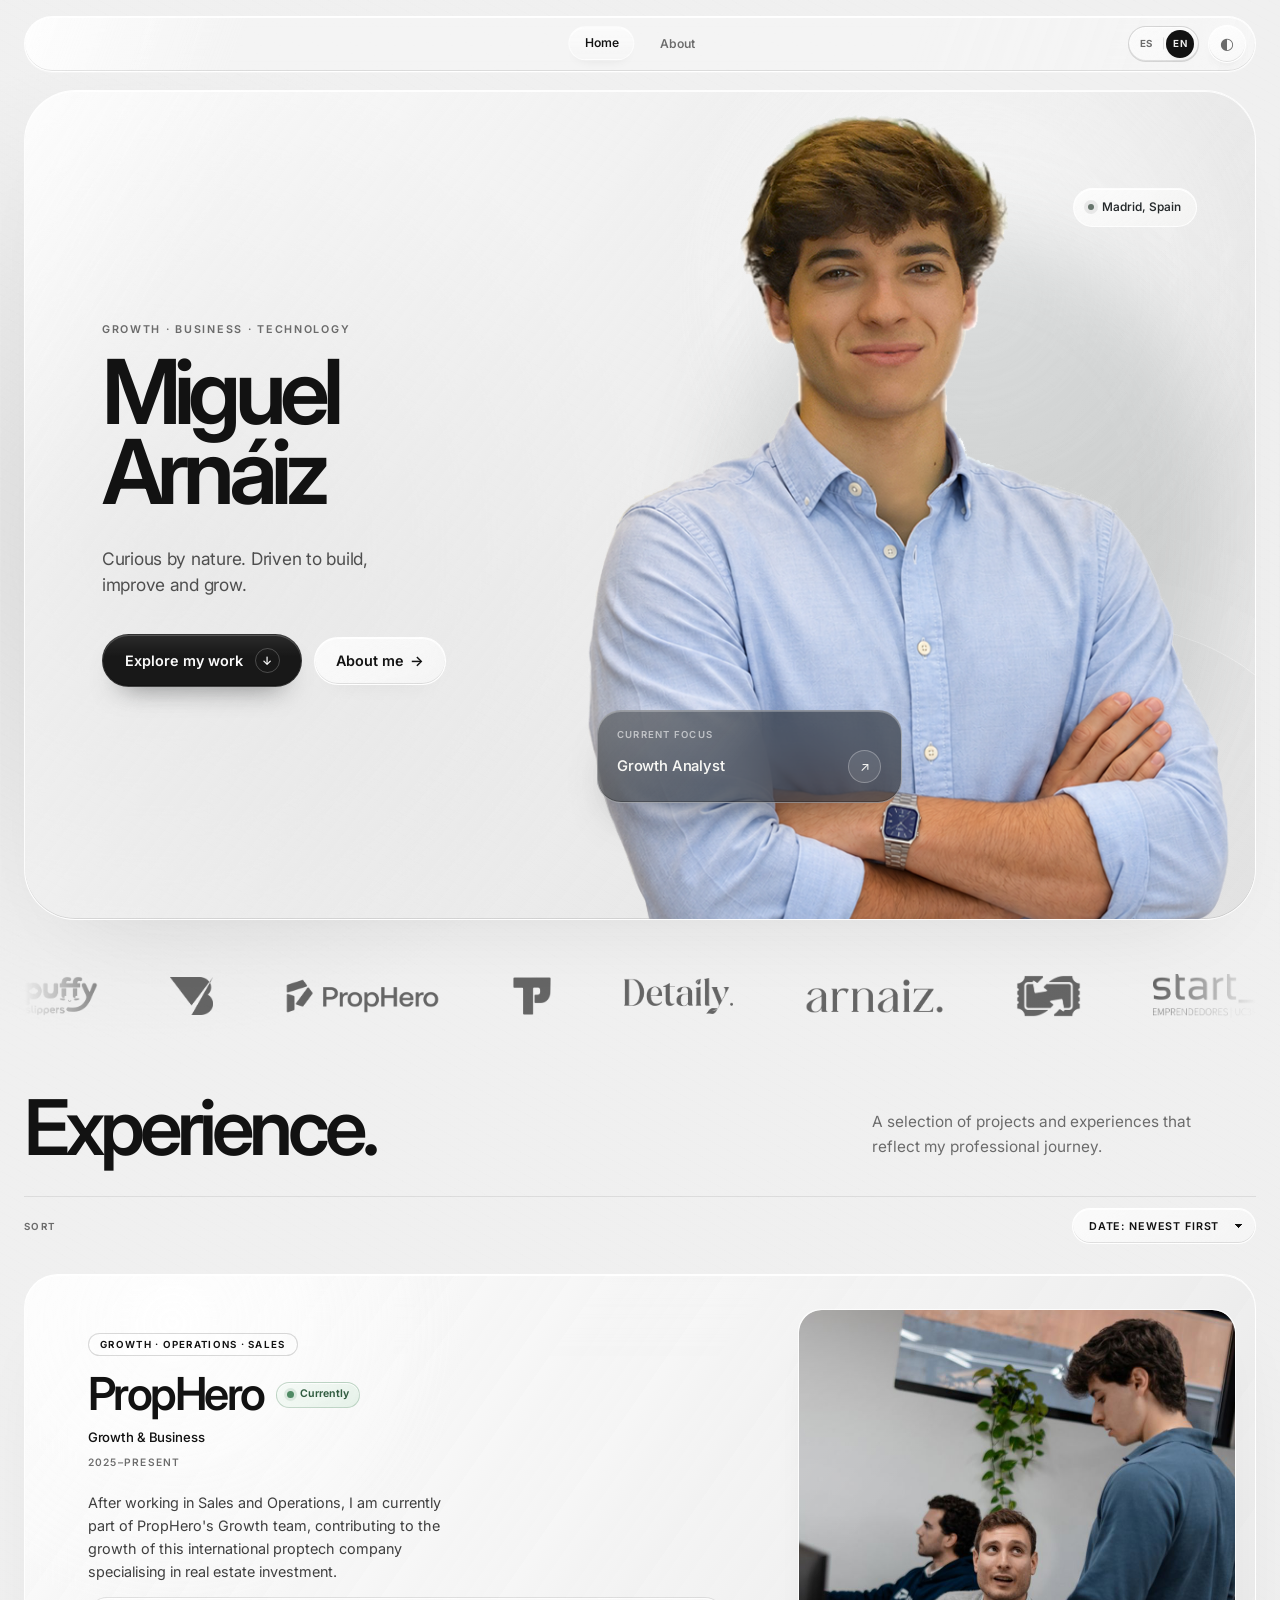
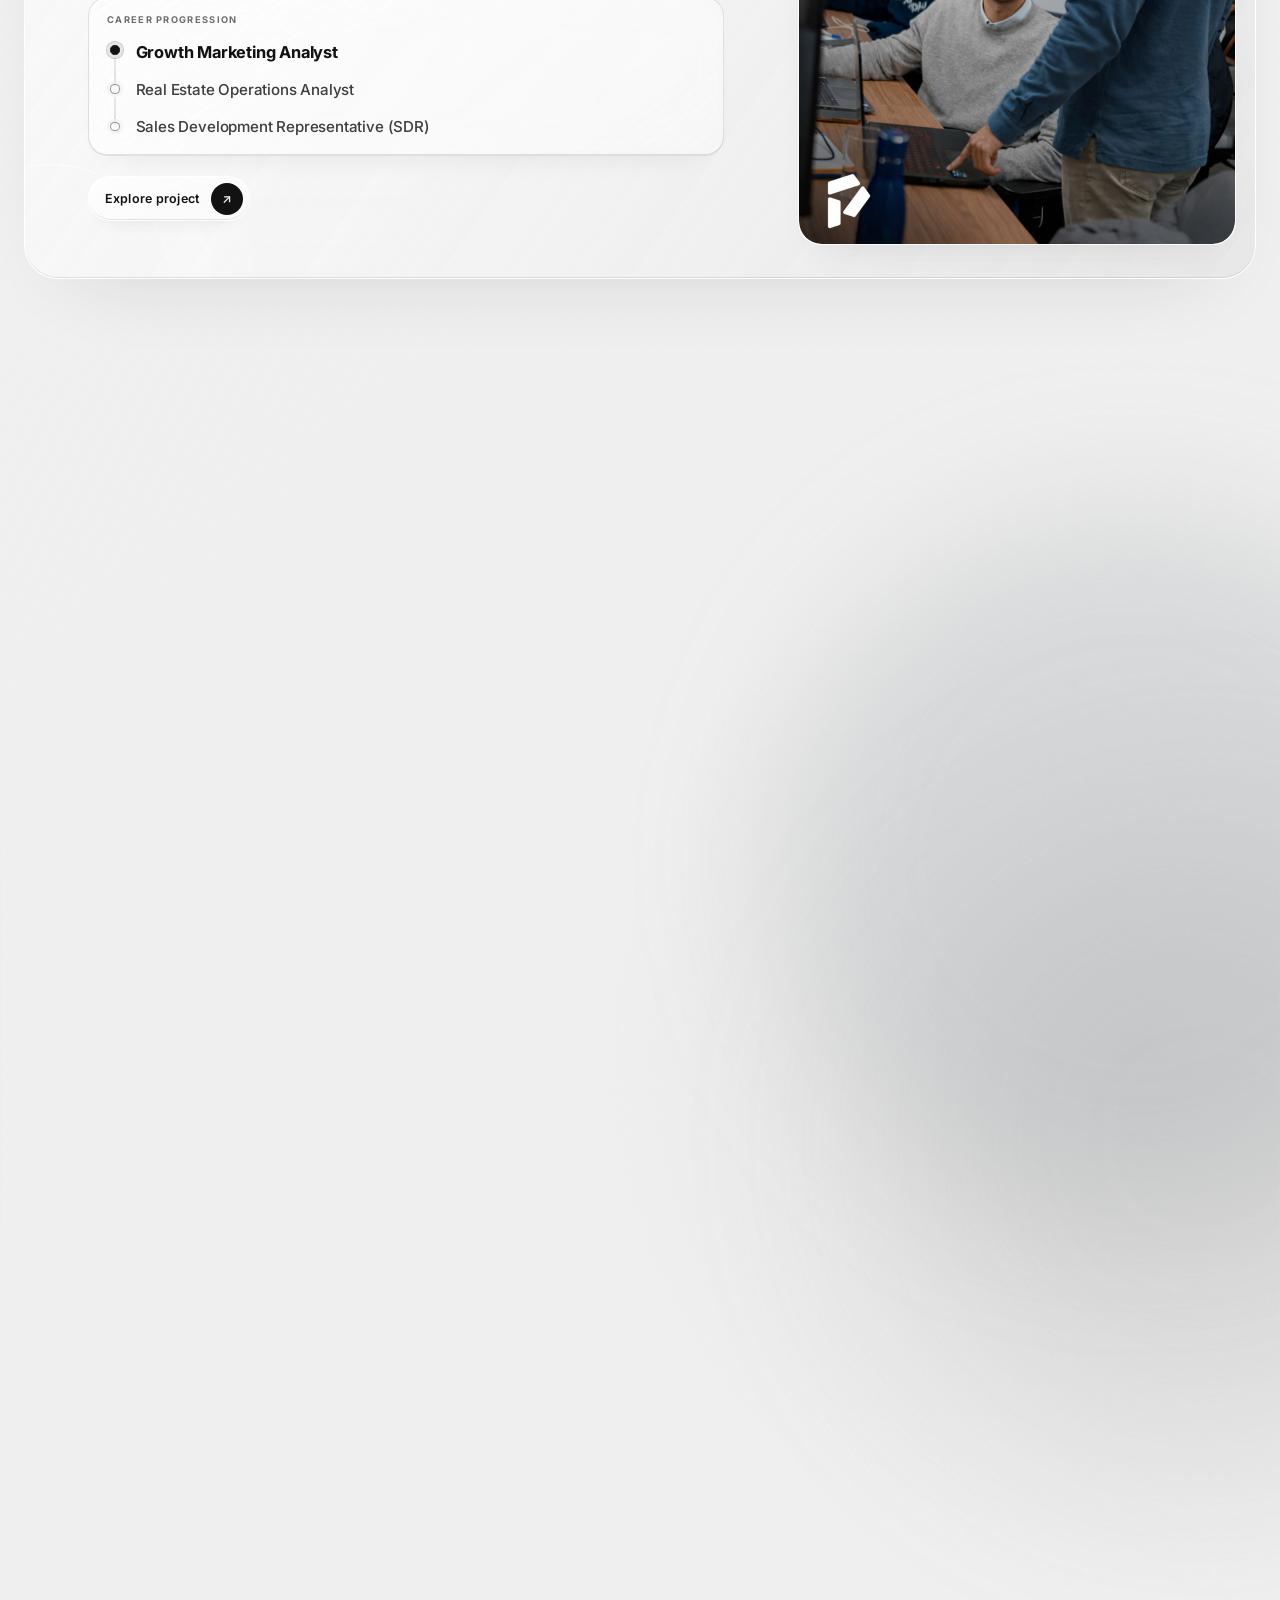
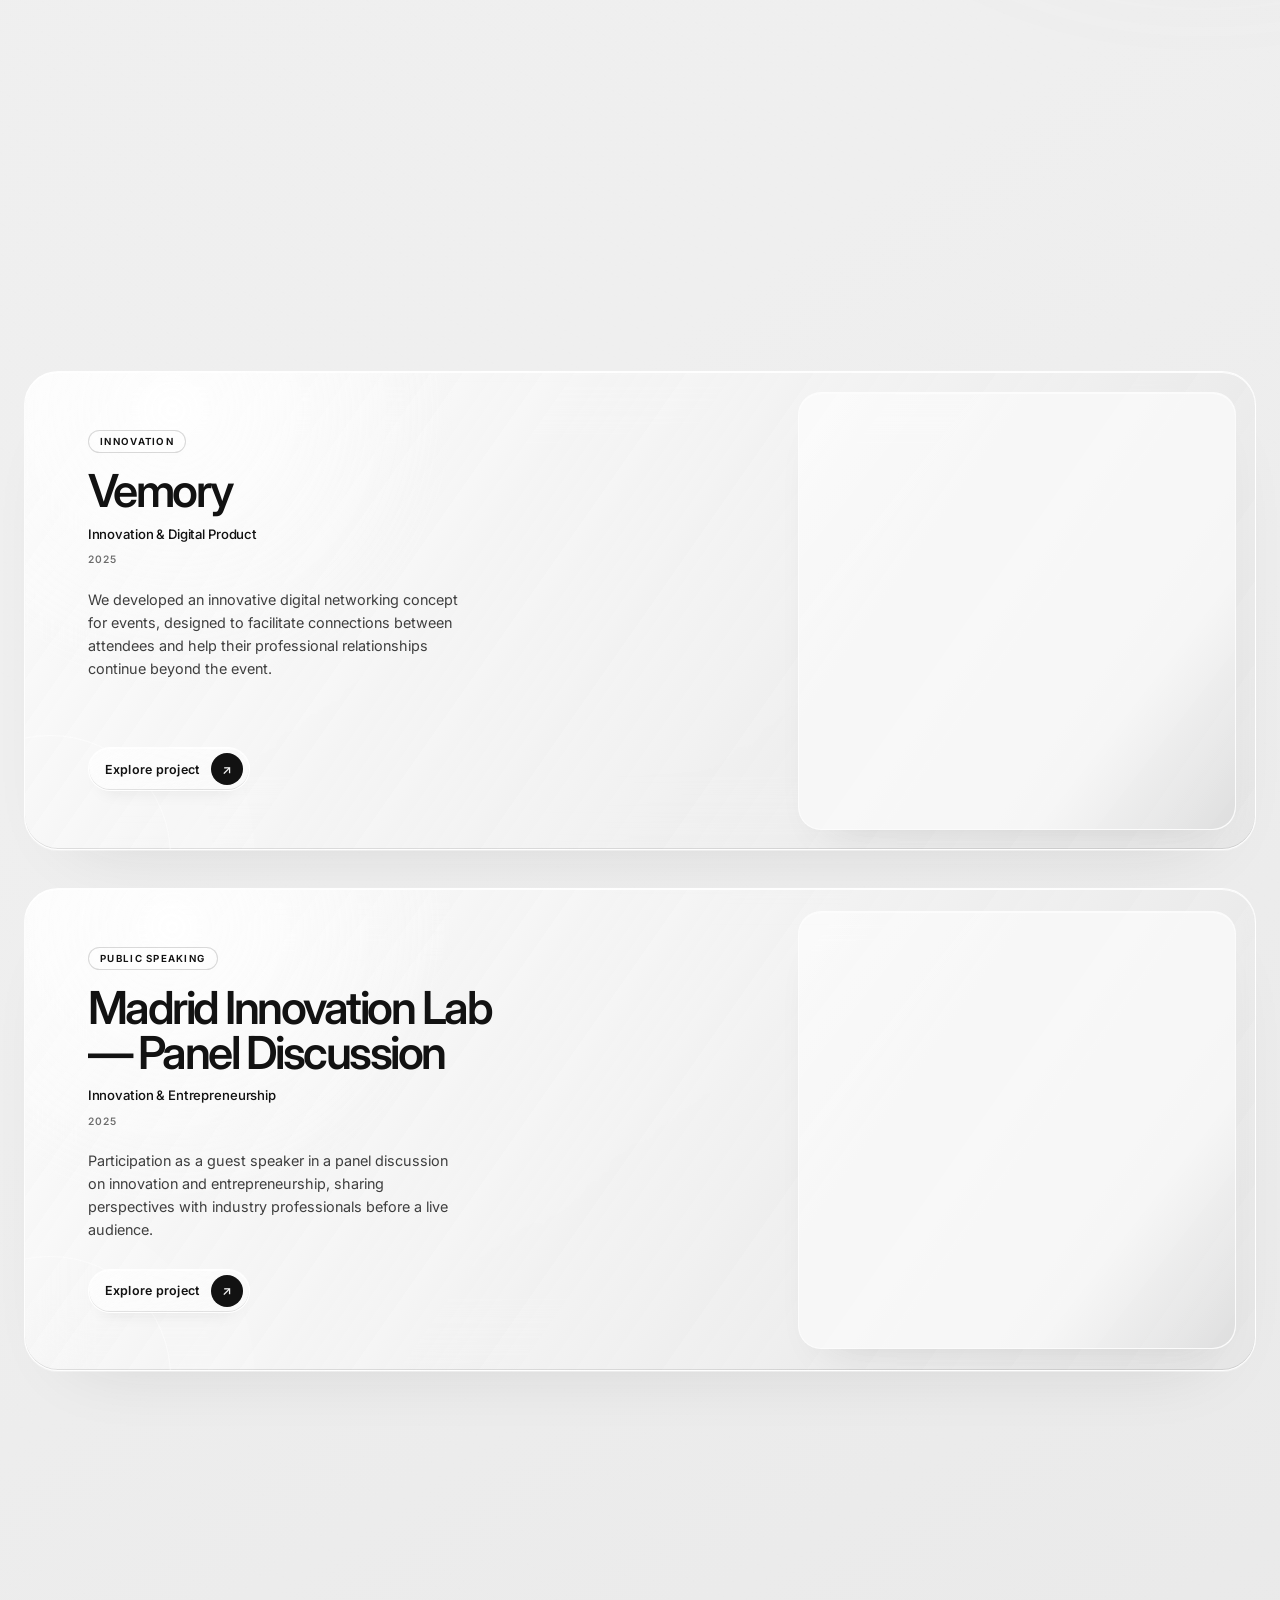
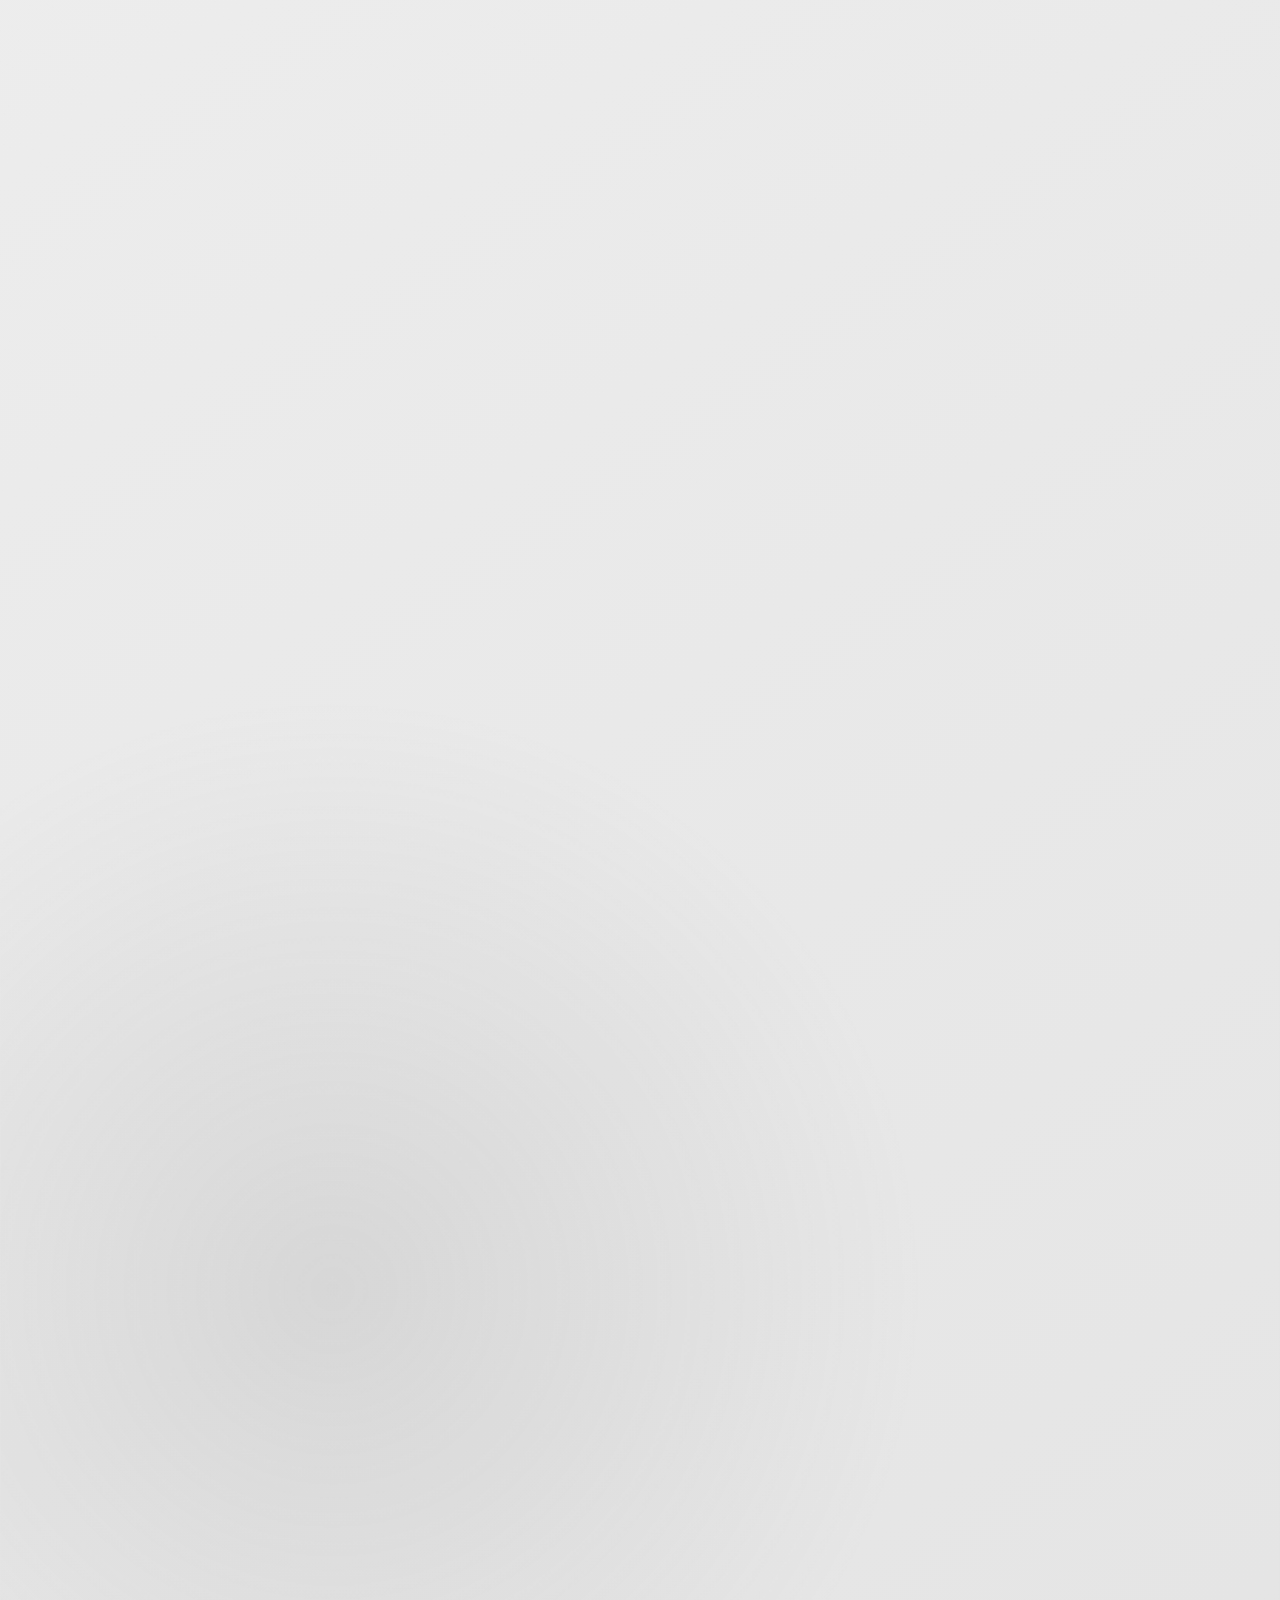
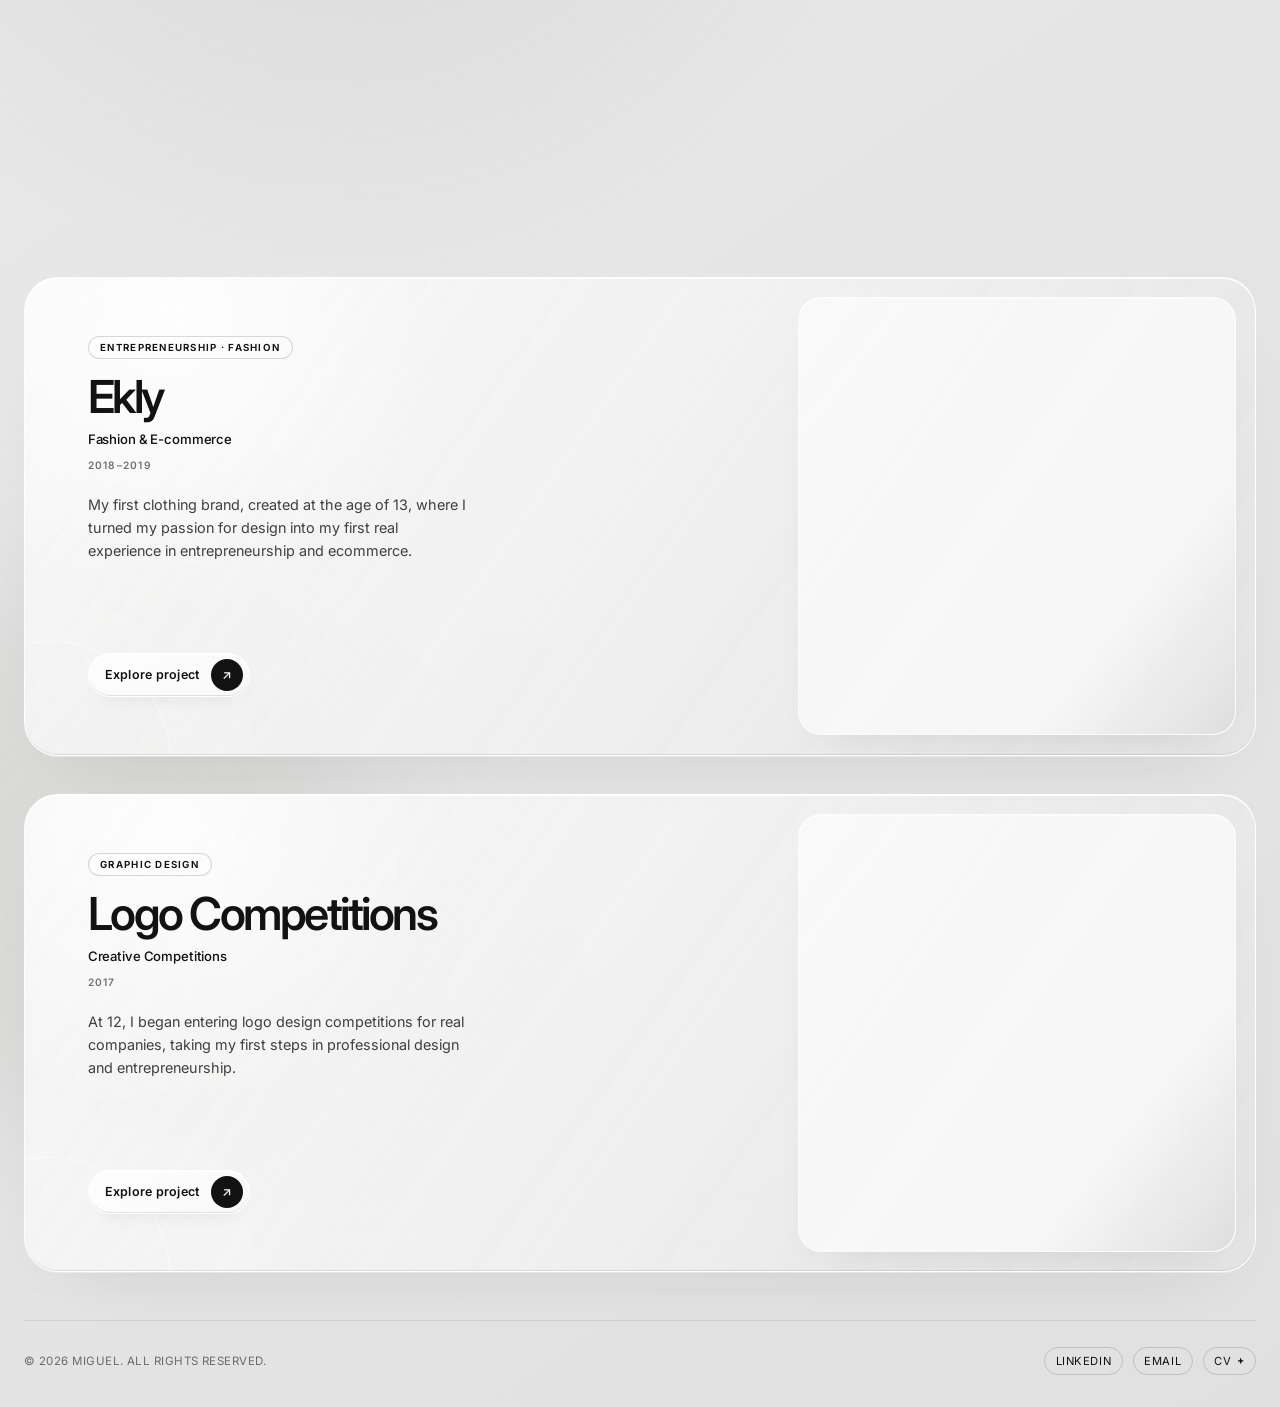
==== commit eece7cb9: "Update portfolio and remove legacy files" ====
--- a/index.html
+++ b/index.html
@@ -28,9 +28,6 @@
 
     <header class="site-header shell home-hero">
       <nav class="top-nav" aria-label="Main navigation" data-i18n-aria-label="nav.main">
-        <p class="top-nav-meta">
-          <span class="top-nav-location" data-i18n="nav.location">Madrid, Spain</span>
-        </p>
         <div class="top-nav-links">
           <div class="top-nav-primary">
             <a class="top-nav-link active" href="./" data-transition data-i18n="nav.home">Home</a>
@@ -86,13 +83,58 @@
       </section>
     </header>
 
+    <section
+      id="brands"
+      class="logo-marquee shell"
+      data-logo-marquee
+      aria-label="Selected brands and ventures"
+      data-i18n-aria-label="home.logoMarqueeLabel"
+    >
+      <div class="logo-marquee-viewport">
+        <div class="logo-marquee-track" data-logo-marquee-track>
+          <ul class="logo-marquee-list" data-logo-marquee-list>
+            <li class="logo-marquee-item" style="--logo-height: 2.45rem">
+              <img src="img/logos/puffy-slippers.png" alt="Puffy Slippers" width="362" height="192" decoding="async">
+            </li>
+            <li class="logo-marquee-item" style="--logo-height: 2.4rem">
+              <img src="img/logos/beastversion.png" alt="BeastVersion" width="215" height="192" decoding="async">
+            </li>
+            <li class="logo-marquee-item" style="--logo-height: 2.3rem">
+              <img src="img/logos/prophero.png" alt="PropHero" width="809" height="192" decoding="async">
+            </li>
+            <li class="logo-marquee-item" style="--logo-height: 2.4rem">
+              <img src="img/logos/portadicas.png" alt="Portadicas" width="193" height="192" decoding="async">
+            </li>
+            <li class="logo-marquee-item" style="--logo-height: 2.3rem">
+              <img src="img/logos/detaily.png" alt="Detaily" width="570" height="192" decoding="async">
+            </li>
+            <li class="logo-marquee-item" style="--logo-height: 2.25rem">
+              <img src="img/logos/arnaiz-arn.png" alt="arnaiz." width="741" height="192" decoding="async">
+            </li>
+            <li class="logo-marquee-item" style="--logo-height: 2.6rem">
+              <img src="img/logos/sesale.png" alt="Sesale" width="298" height="192" decoding="async">
+            </li>
+            <li class="logo-marquee-item" style="--logo-height: 2.7rem">
+              <img src="img/logos/start-uc3m.png" alt="Start UC3M" width="473" height="192" decoding="async">
+            </li>
+            <li class="logo-marquee-item" style="--logo-height: 2.5rem">
+              <img src="img/logos/ekly.png" alt="Ekly" width="222" height="192" decoding="async">
+            </li>
+            <li class="logo-marquee-item" style="--logo-height: 2.2rem">
+              <img src="img/logos/vemory.png" alt="Vemory" width="1169" height="192" decoding="async">
+            </li>
+          </ul>
+        </div>
+      </div>
+    </section>
+
     <main class="shell home-main">
       <section class="projects-showcase" id="projects" aria-labelledby="projects-title">
         <div class="projects-heading">
           <div>
             <h2 id="projects-title" data-i18n-html="home.heading">Experience.</h2>
           </div>
-          <p class="projects-intro-copy" data-i18n="home.intro">A selected path through professional experience, entrepreneurship, leadership, design and Growth.</p>
+          <p class="projects-intro-copy" data-i18n="home.intro">A selection of projects and experiences that reflect my professional journey.</p>
         </div>
 
         <div class="projects-toolbar" aria-label="Project order" data-i18n-aria-label="home.sortAria">
@@ -112,6 +154,15 @@
       <ul class="footer-links" aria-label="Contact links" data-i18n-aria-label="footer.contactLinks">
         <li><a href="https://www.linkedin.com/in/miguel-arnáiz" target="_blank" rel="noopener noreferrer" title="Miguel Arnáiz on LinkedIn" data-i18n-title="footer.linkedinTitle">LinkedIn</a></li>
         <li><a href="mailto:arnaizburgosmiguel@gmail.com" data-i18n="footer.email">Email</a></li>
+        <li class="cv-download">
+          <details class="cv-menu">
+            <summary class="cv-menu-trigger" data-i18n="cv.button" data-i18n-aria-label="cv.openMenu">CV</summary>
+            <div class="cv-menu-options" aria-label="Choose CV language" data-i18n-aria-label="cv.languageMenu">
+              <a href="files/Miguel-Arnaiz-CV-ES.pdf" download="Miguel-Arnaiz-CV-Espanol.pdf" data-i18n="cv.spanish">CV Español</a>
+              <a href="files/Miguel-Arnaiz-CV-EN.pdf" download="Miguel-Arnaiz-CV-English.pdf" data-i18n="cv.english">CV English</a>
+            </div>
+          </details>
+        </li>
       </ul>
     </footer>
 
@@ -119,6 +170,8 @@
     <script src="js/projects-data.js" defer></script>
     <script src="js/theme.js" defer></script>
     <script src="js/transitions.js?v=20260428" defer></script>
+    <script src="js/cv-menu.js" defer></script>
+    <script src="js/logo-marquee.js" defer></script>
     <script src="js/home.js" defer></script>
     <script src="js/reveal.js" defer></script>
   </body>
--- a/styles.css
+++ b/styles.css
@@ -938,6 +938,137 @@
 .about-links a:hover {
   background: var(--text);
   color: var(--bg);
+}
+
+/* ---------- CV download menu ---------- */
+
+.cv-download,
+.cv-menu {
+  position: relative;
+}
+
+.cv-menu-trigger {
+  display: inline-flex;
+  align-items: center;
+  gap: 0.35rem;
+  border: 1px solid var(--line-strong);
+  border-radius: 999px;
+  padding: 0.42rem 0.85rem;
+  color: var(--text);
+  background: color-mix(in srgb, var(--control-bg) 86%, transparent);
+  font-family: "Inter", sans-serif;
+  font-size: 0.8rem;
+  font-weight: 600;
+  line-height: normal;
+  cursor: pointer;
+  list-style: none;
+  transition: background-color 180ms ease, color 180ms ease, border-color 180ms ease;
+}
+
+.cv-menu-trigger::-webkit-details-marker {
+  display: none;
+}
+
+.cv-menu-trigger::after {
+  content: "+";
+  font-size: 0.95em;
+  font-weight: 700;
+  line-height: 1;
+  transition: transform 180ms ease;
+}
+
+.cv-menu[open] .cv-menu-trigger::after {
+  transform: rotate(45deg);
+}
+
+.cv-menu-trigger:hover,
+.cv-menu-trigger:focus-visible,
+.cv-menu[open] .cv-menu-trigger {
+  background: var(--text);
+  color: var(--bg);
+}
+
+.cv-menu-trigger:focus-visible,
+.cv-menu-options a:focus-visible {
+  outline: 2px solid var(--blue);
+  outline-offset: 3px;
+}
+
+.cv-menu-options {
+  position: absolute;
+  top: calc(100% + 0.55rem);
+  right: 0;
+  z-index: 20;
+  display: grid;
+  min-width: 10.5rem;
+  padding: 0.4rem;
+  border: 1px solid var(--line-strong);
+  border-radius: 15px;
+  background: color-mix(in srgb, var(--bg) 94%, transparent);
+  box-shadow: 0 16px 38px rgba(15, 23, 42, 0.16);
+  -webkit-backdrop-filter: blur(18px);
+  backdrop-filter: blur(18px);
+  animation: cv-menu-in 160ms ease both;
+}
+
+.cv-menu-options a,
+.about-links .cv-menu-options a,
+.footer-links .cv-menu-options a {
+  display: flex;
+  min-height: 2.55rem;
+  align-items: center;
+  padding: 0.62rem 0.75rem;
+  border: 0;
+  border-radius: 10px;
+  color: var(--text);
+  background: transparent;
+  font-family: "Inter", sans-serif;
+  font-size: 0.78rem;
+  font-weight: 600;
+  letter-spacing: 0;
+  text-decoration: none;
+  text-transform: none;
+  white-space: nowrap;
+}
+
+.cv-menu-options a:hover,
+.about-links .cv-menu-options a:hover,
+.footer-links .cv-menu-options a:hover {
+  color: var(--bg);
+  background: var(--text);
+}
+
+.footer-links .cv-menu-options {
+  top: auto;
+  bottom: calc(100% + 0.55rem);
+}
+
+.footer-links .cv-menu-trigger {
+  padding: 0.38rem 0.65rem;
+  color: var(--text);
+  background: transparent;
+  font-size: 0.7rem;
+  font-weight: 400;
+  letter-spacing: 0.05em;
+  text-transform: uppercase;
+}
+
+.footer-links .cv-menu-trigger:hover,
+.footer-links .cv-menu-trigger:focus-visible,
+.footer-links .cv-menu[open] .cv-menu-trigger {
+  color: var(--bg);
+  background: var(--text);
+}
+
+@keyframes cv-menu-in {
+  from {
+    opacity: 0;
+    transform: translateY(-4px) scale(0.98);
+  }
+  to {
+    opacity: 1;
+    transform: translateY(0) scale(1);
+  }
 }
 
 .about-stats {
@@ -4497,3 +4628,145 @@
     transform: none;
   }
 }
+
+/* ---------- Infinite logo marquee ---------- */
+
+.logo-marquee {
+  --logo-gap: 4.5rem;
+  --logo-seam: 2.25rem;
+  position: relative;
+  z-index: 1;
+  margin-top: clamp(0.25rem, 1vw, 0.75rem);
+  margin-bottom: 0;
+}
+
+.logo-marquee-viewport {
+  width: 100%;
+  overflow: hidden;
+  -webkit-mask-image: linear-gradient(
+    to right,
+    transparent 0,
+    #000 8%,
+    #000 92%,
+    transparent 100%
+  );
+  mask-image: linear-gradient(
+    to right,
+    transparent 0,
+    #000 8%,
+    #000 92%,
+    transparent 100%
+  );
+}
+
+.logo-marquee-track {
+  display: flex;
+  width: max-content;
+  align-items: center;
+  gap: var(--logo-gap);
+  transform: translate3d(0, 0, 0);
+}
+
+.logo-marquee.is-ready .logo-marquee-track {
+  animation: logo-marquee-scroll 44s linear infinite;
+  will-change: transform;
+}
+
+.logo-marquee-list {
+  display: flex;
+  flex: 0 0 auto;
+  align-items: center;
+  gap: var(--logo-gap);
+  margin: 0;
+  padding: 1rem 0;
+  list-style: none;
+}
+
+.logo-marquee-item {
+  display: flex;
+  flex: 0 0 auto;
+  min-width: 2.5rem;
+  height: 3.5rem;
+  align-items: center;
+  justify-content: center;
+}
+
+.logo-marquee-item img {
+  display: block;
+  width: auto;
+  max-width: none;
+  height: var(--logo-height, 2.1rem);
+  object-fit: contain;
+  opacity: 0.58;
+  filter: brightness(0) saturate(100%);
+}
+
+:root[data-theme="dark"] .logo-marquee-item img {
+  opacity: 0.68;
+  filter: none;
+}
+
+@keyframes logo-marquee-scroll {
+  to {
+    transform: translate3d(calc(-50% - var(--logo-seam)), 0, 0);
+  }
+}
+
+@media (max-width: 767px) {
+  .logo-marquee {
+    --logo-gap: 3rem;
+    --logo-seam: 1.5rem;
+    width: 100%;
+    margin-top: 0.15rem;
+    margin-bottom: 0;
+  }
+
+  .logo-marquee-viewport {
+    -webkit-mask-image: linear-gradient(
+      to right,
+      transparent 0,
+      #000 12%,
+      #000 88%,
+      transparent 100%
+    );
+    mask-image: linear-gradient(
+      to right,
+      transparent 0,
+      #000 12%,
+      #000 88%,
+      transparent 100%
+    );
+  }
+
+  .logo-marquee-list {
+    padding-block: 0.8rem;
+  }
+
+  .logo-marquee-item {
+    height: 3.25rem;
+  }
+}
+
+@media (prefers-reduced-motion: reduce) {
+  .logo-marquee-viewport {
+    overflow-x: auto;
+    overscroll-behavior-inline: contain;
+    scrollbar-width: thin;
+    -webkit-mask-image: none;
+    mask-image: none;
+  }
+
+  .logo-marquee.is-ready .logo-marquee-track {
+    animation: none;
+    transform: none;
+    will-change: auto;
+  }
+
+  .logo-marquee-copy {
+    display: none;
+  }
+
+  .logo-marquee-list {
+    padding-inline: 1rem;
+  }
+}
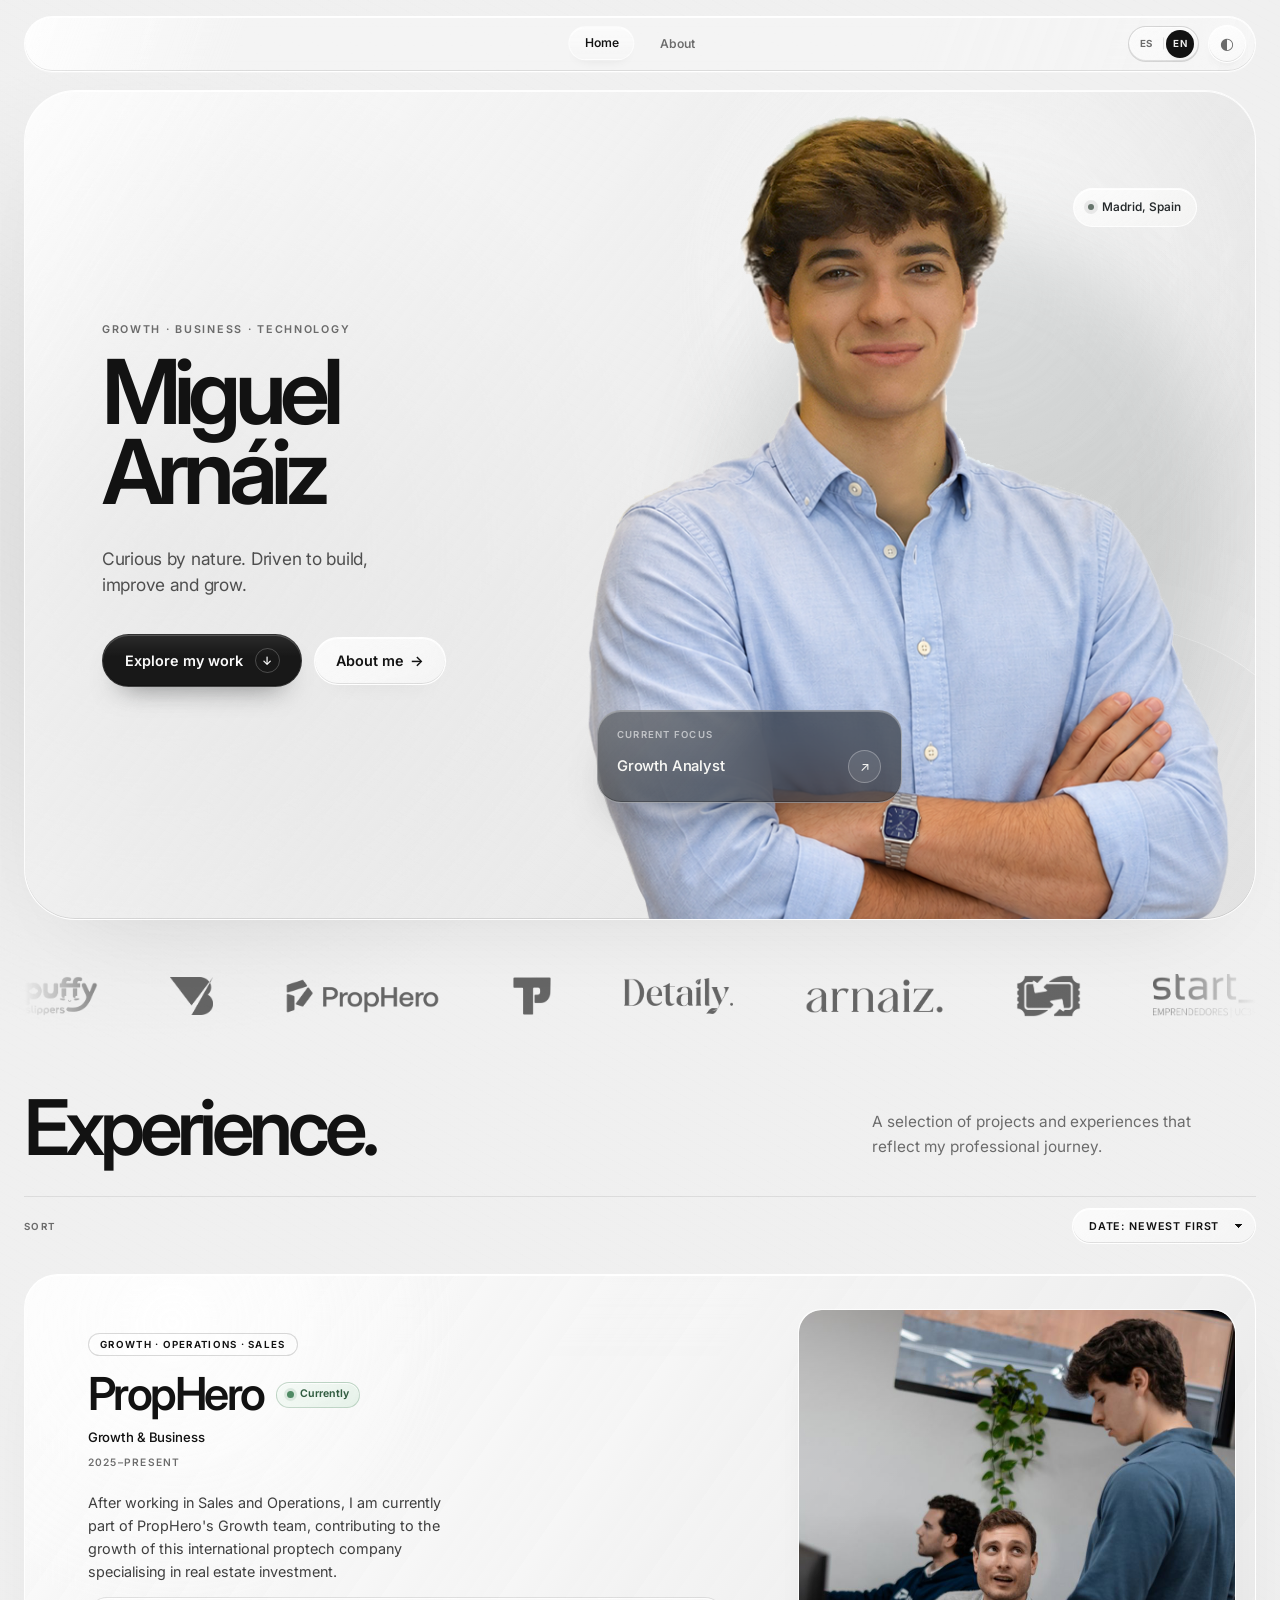
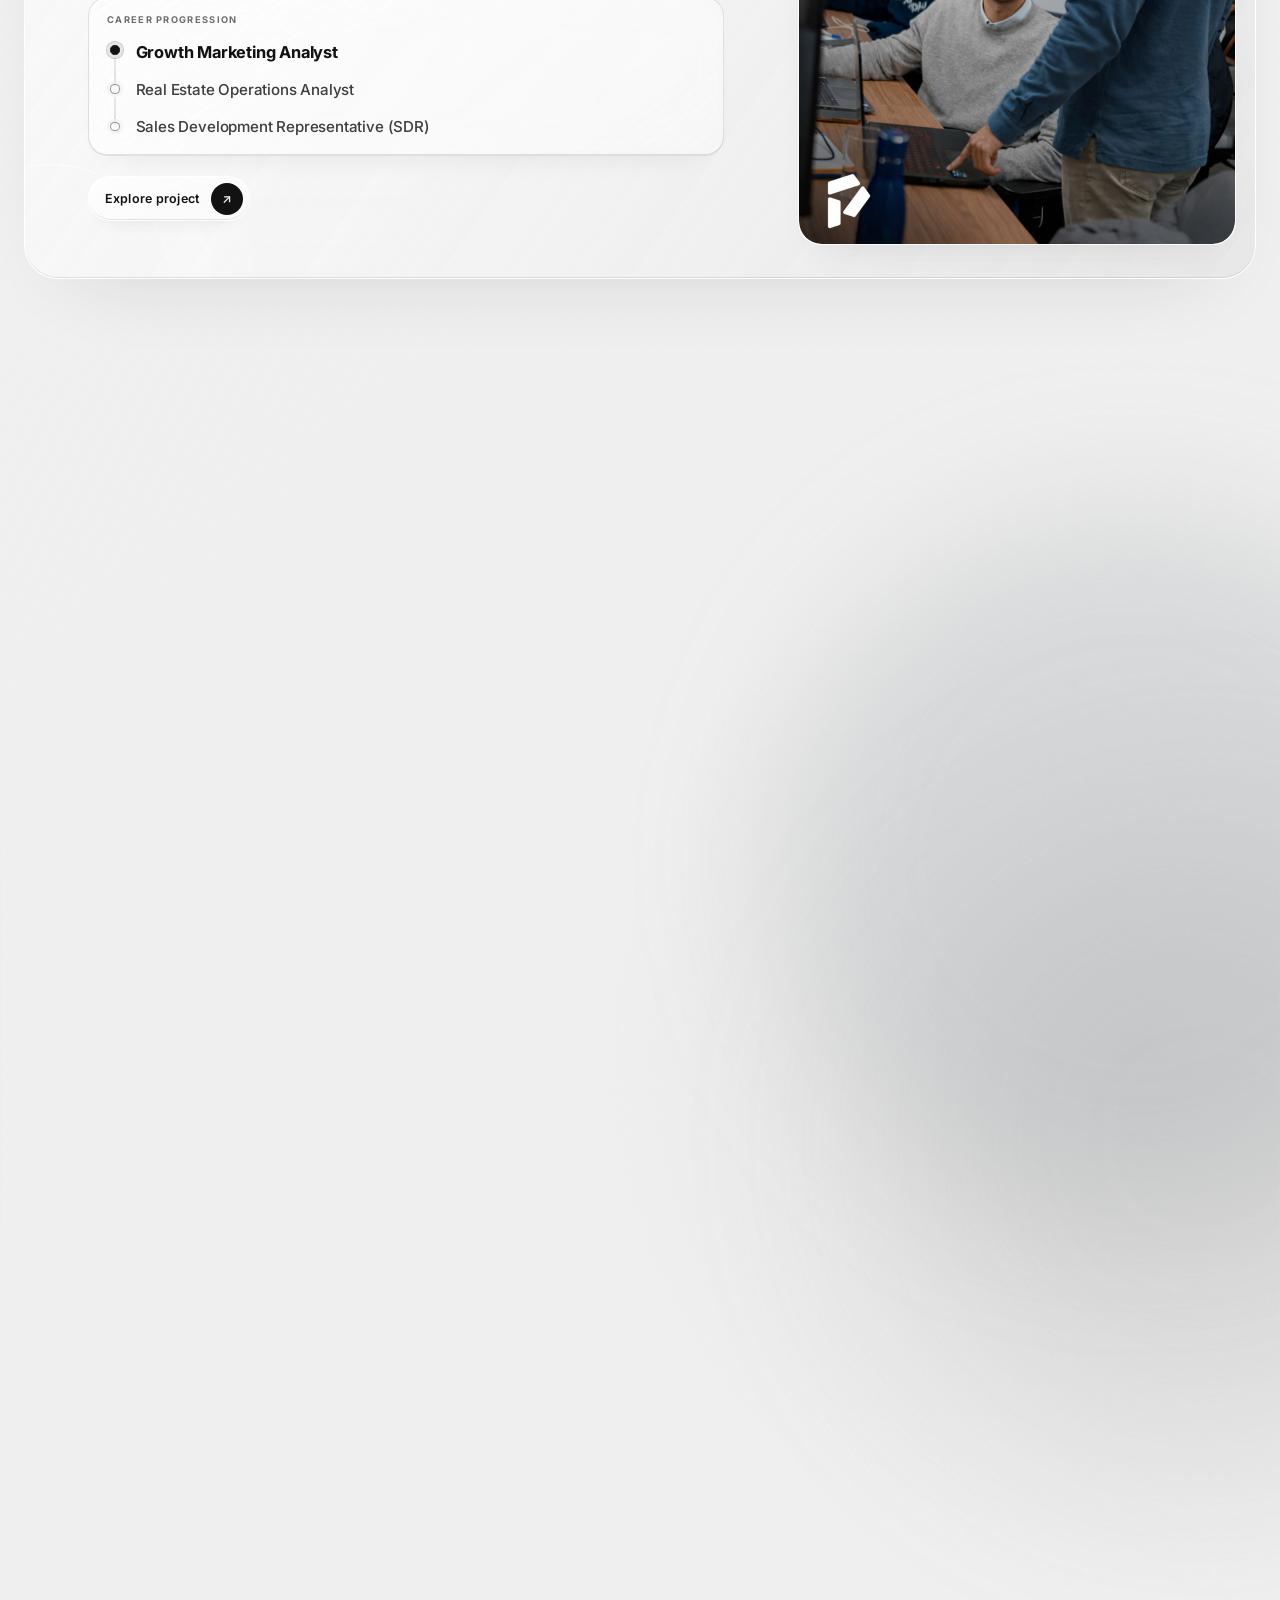
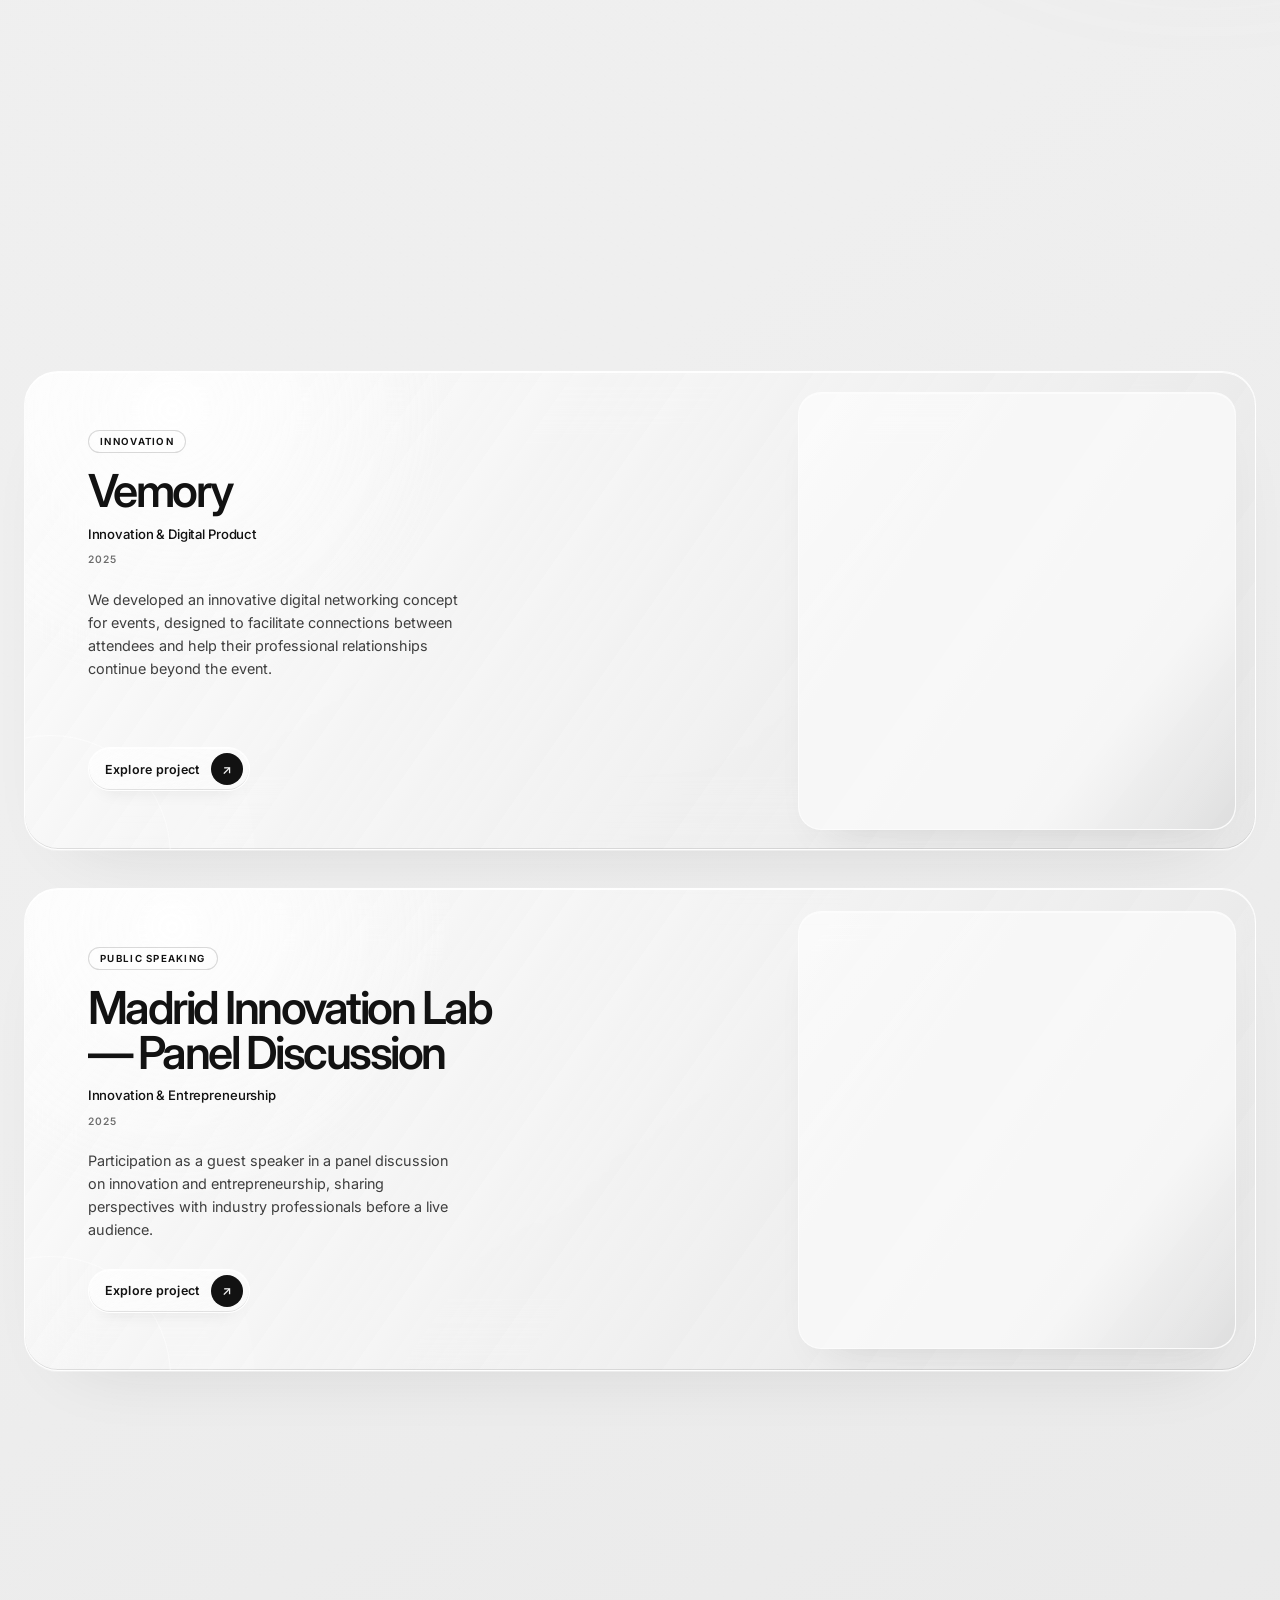
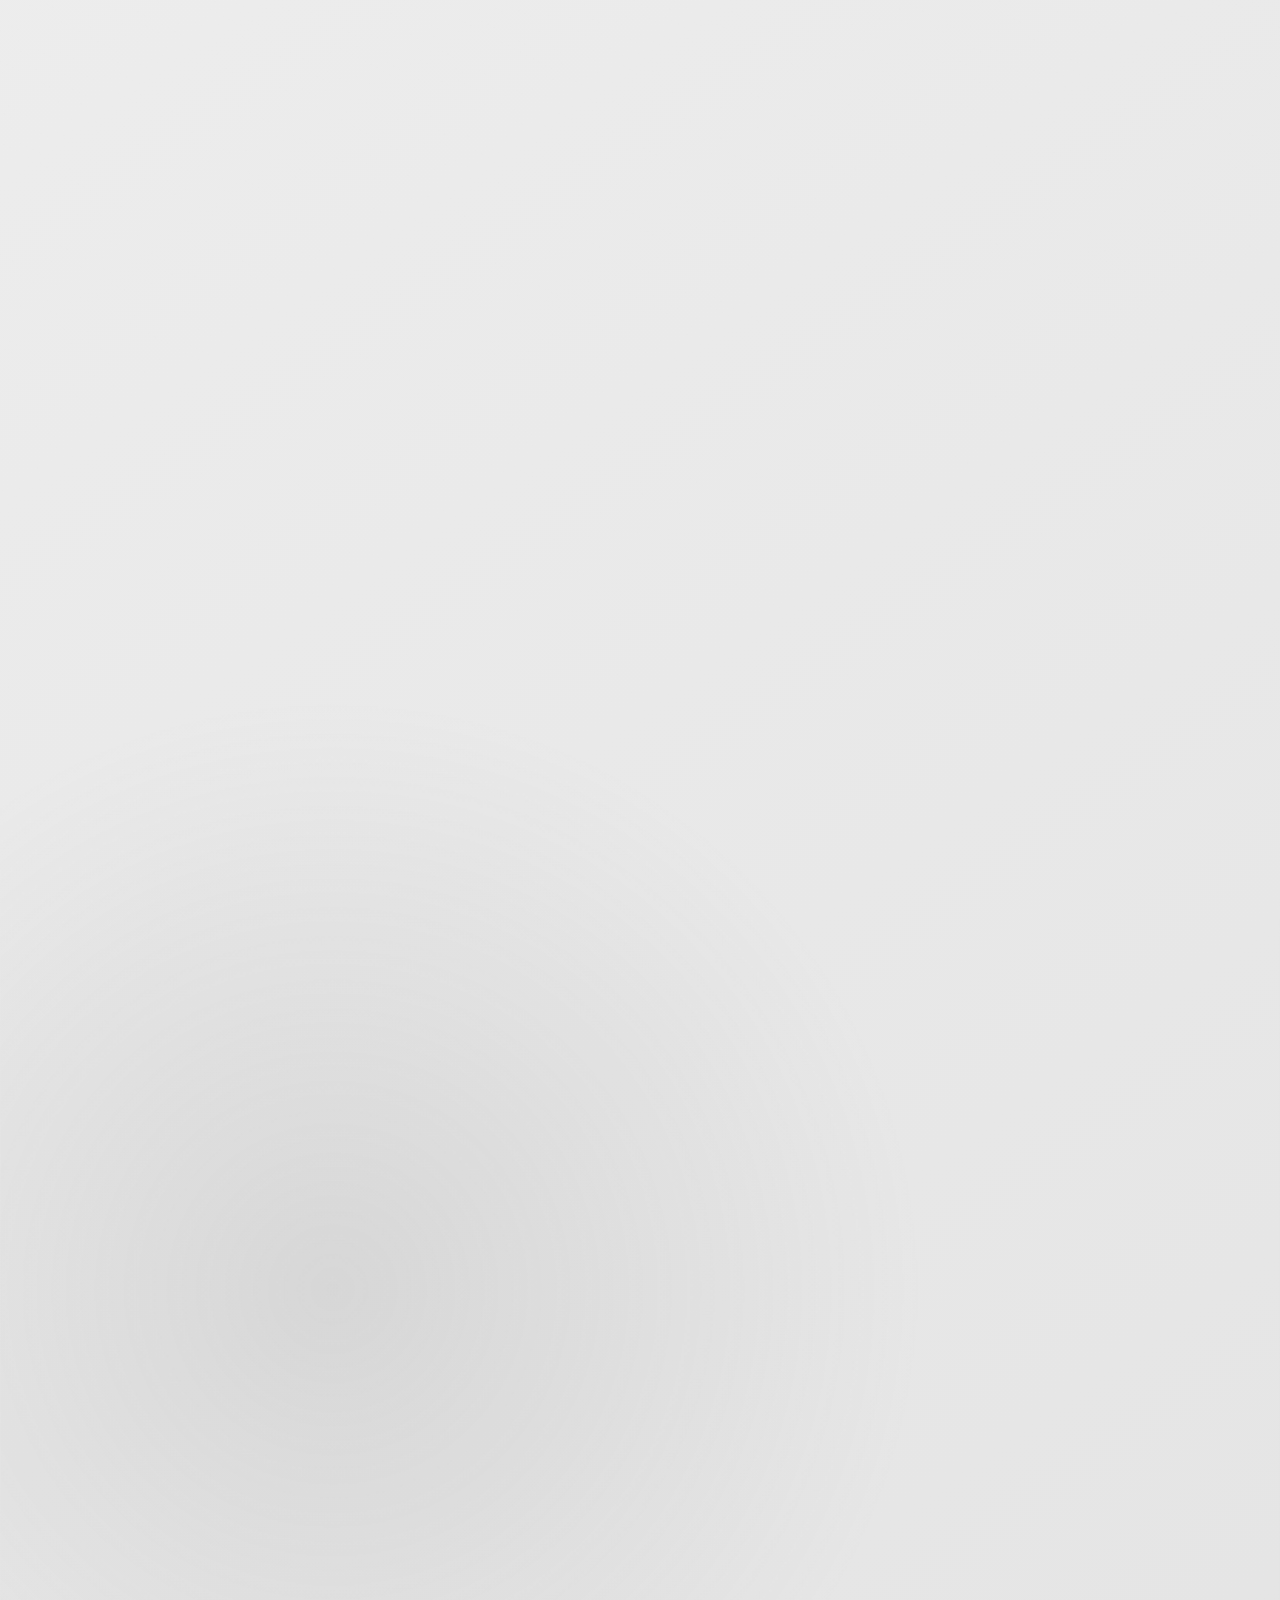
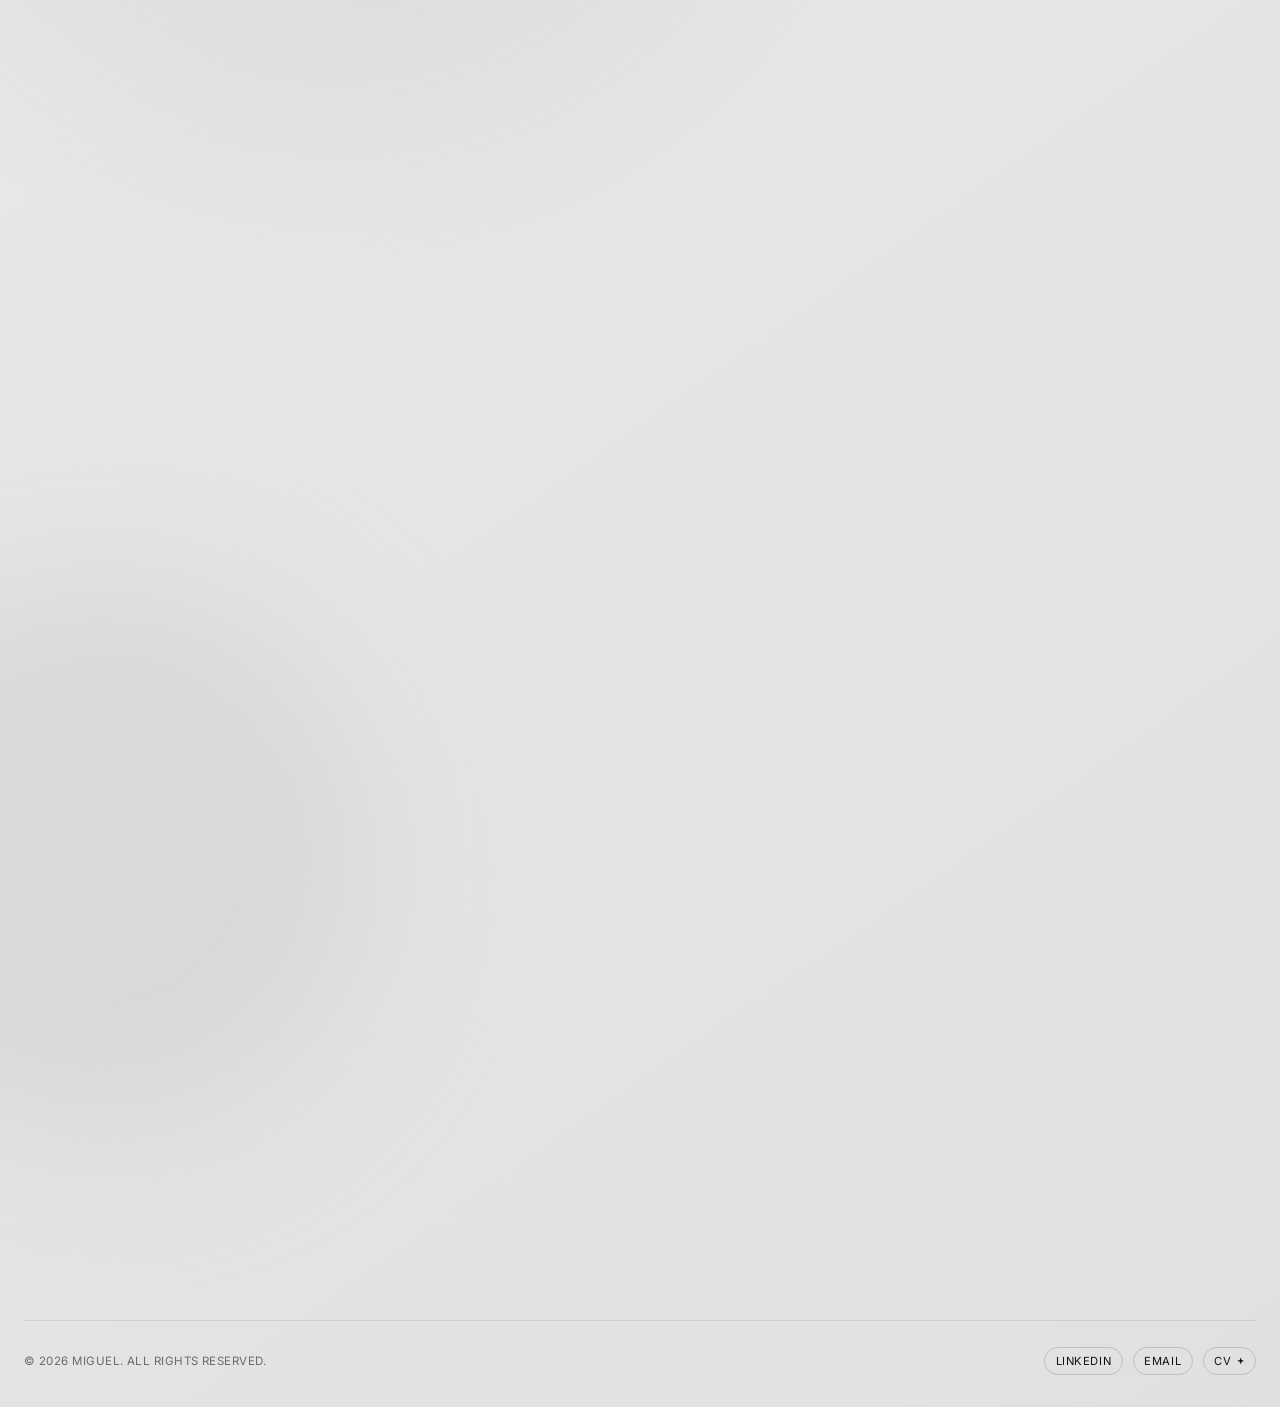
==== commit eeafca47: "Update portfolio website" ====
--- a/index.html
+++ b/index.html
@@ -6,7 +6,7 @@
     <title data-i18n="meta.home.title">Miguel Arnáiz</title>
     <meta
       name="description"
-      content="Miguel Arnáiz's professional portfolio across Growth, business, technology, entrepreneurship and design."
+      content="Miguel Arnáiz's professional portfolio."
       data-i18n-content="meta.home.description"
     />
     <link rel="preconnect" href="https://fonts.googleapis.com" />
--- a/styles.css
+++ b/styles.css
@@ -4250,7 +4250,7 @@
   .home-hero-banner {
     min-height: auto;
     margin: 0.65rem 0 0.85rem;
-    padding: clamp(2.25rem, 10vw, 3rem) 1.25rem 0.85rem;
+    padding: clamp(2.25rem, 10vw, 3rem) 1.25rem 0;
     gap: 1.5rem;
     overflow: hidden;
     border-radius: 27px;
@@ -4299,6 +4299,10 @@
     width: min(calc(100% + 2rem), 360px);
     justify-self: center;
     padding: 0;
+  }
+
+  .hero-visual::before {
+    background: rgba(110, 117, 121, 0.14);
   }
 
   .hero-portrait-cutout {
@@ -4327,6 +4331,10 @@
 
   .hero-role-card strong {
     font-size: 0.95rem;
+  }
+
+  .hero-role-card .hero-card-arrow {
+    display: none;
   }
 
   .projects-showcase {
@@ -4745,6 +4753,10 @@
   .logo-marquee-item {
     height: 3.25rem;
   }
+
+  .logo-marquee-item img {
+    height: calc(var(--logo-height, 2.1rem) - 0.3rem);
+  }
 }
 
 @media (prefers-reduced-motion: reduce) {
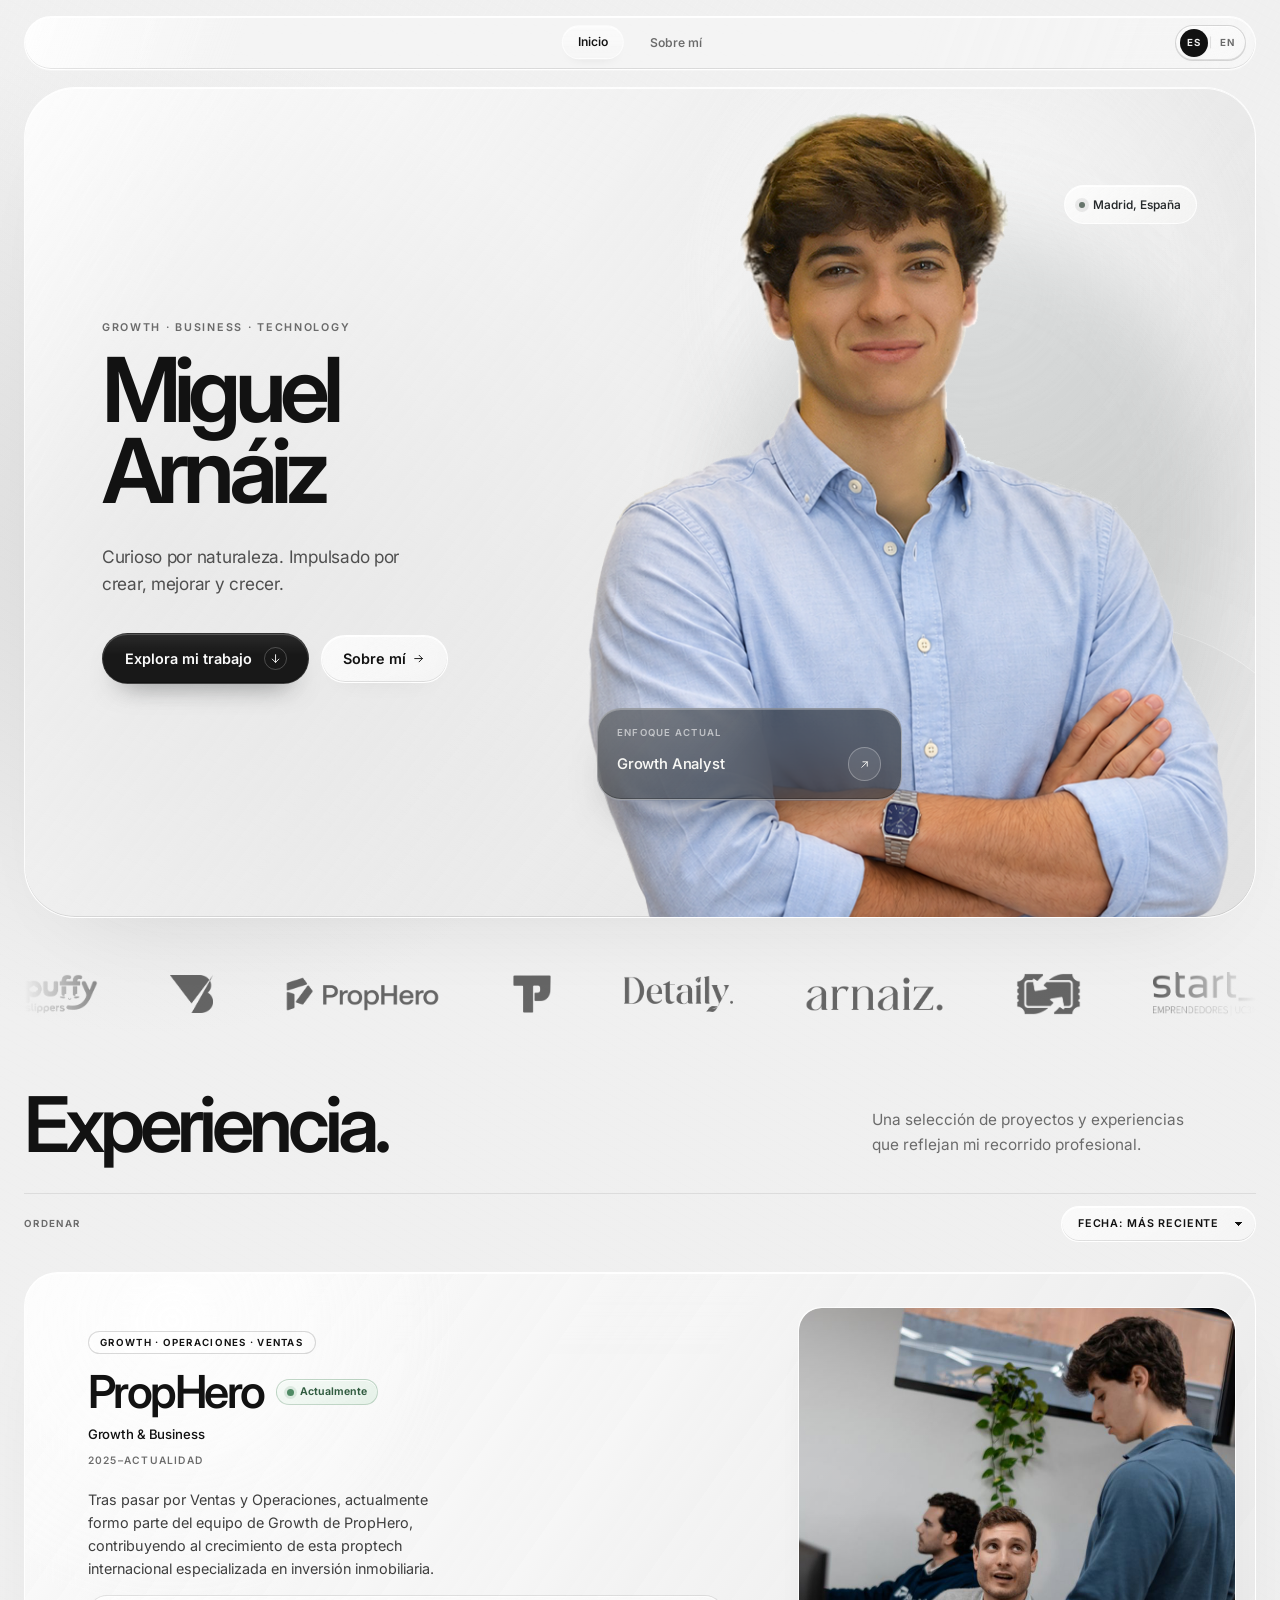
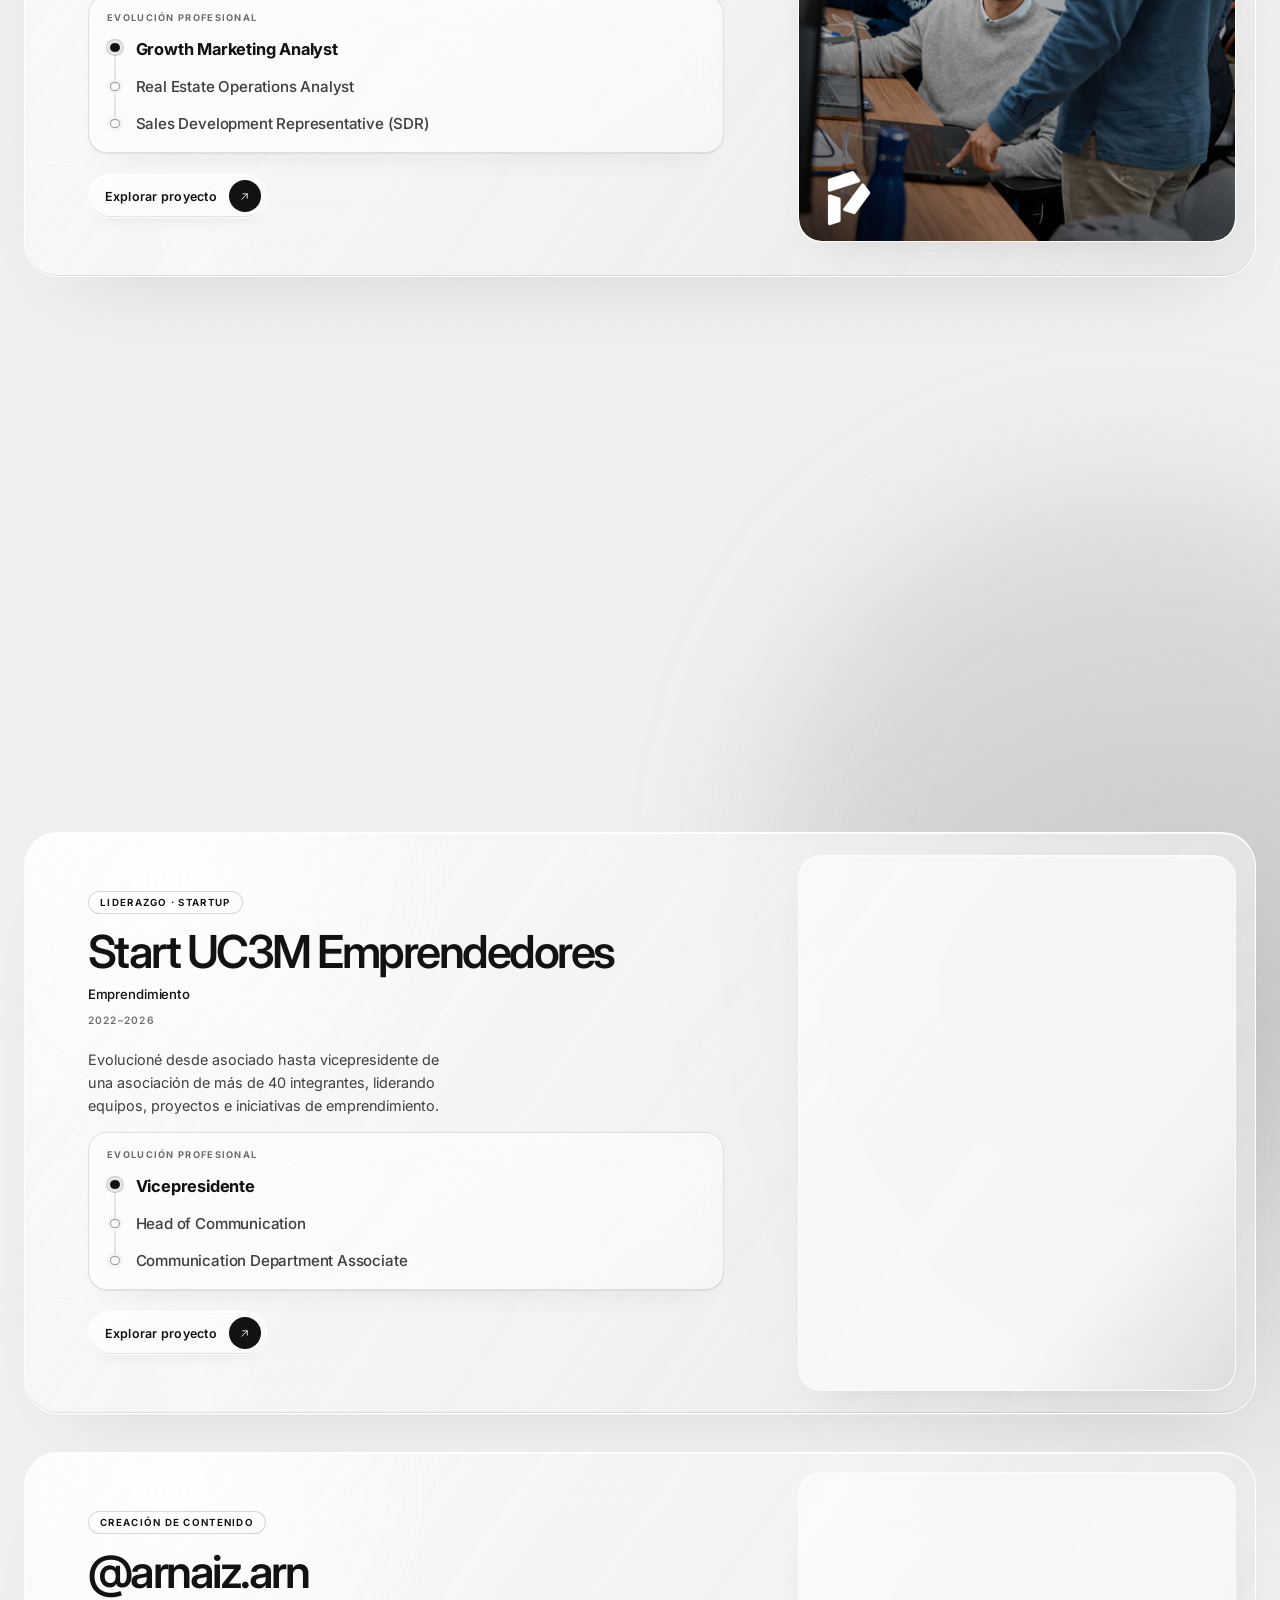
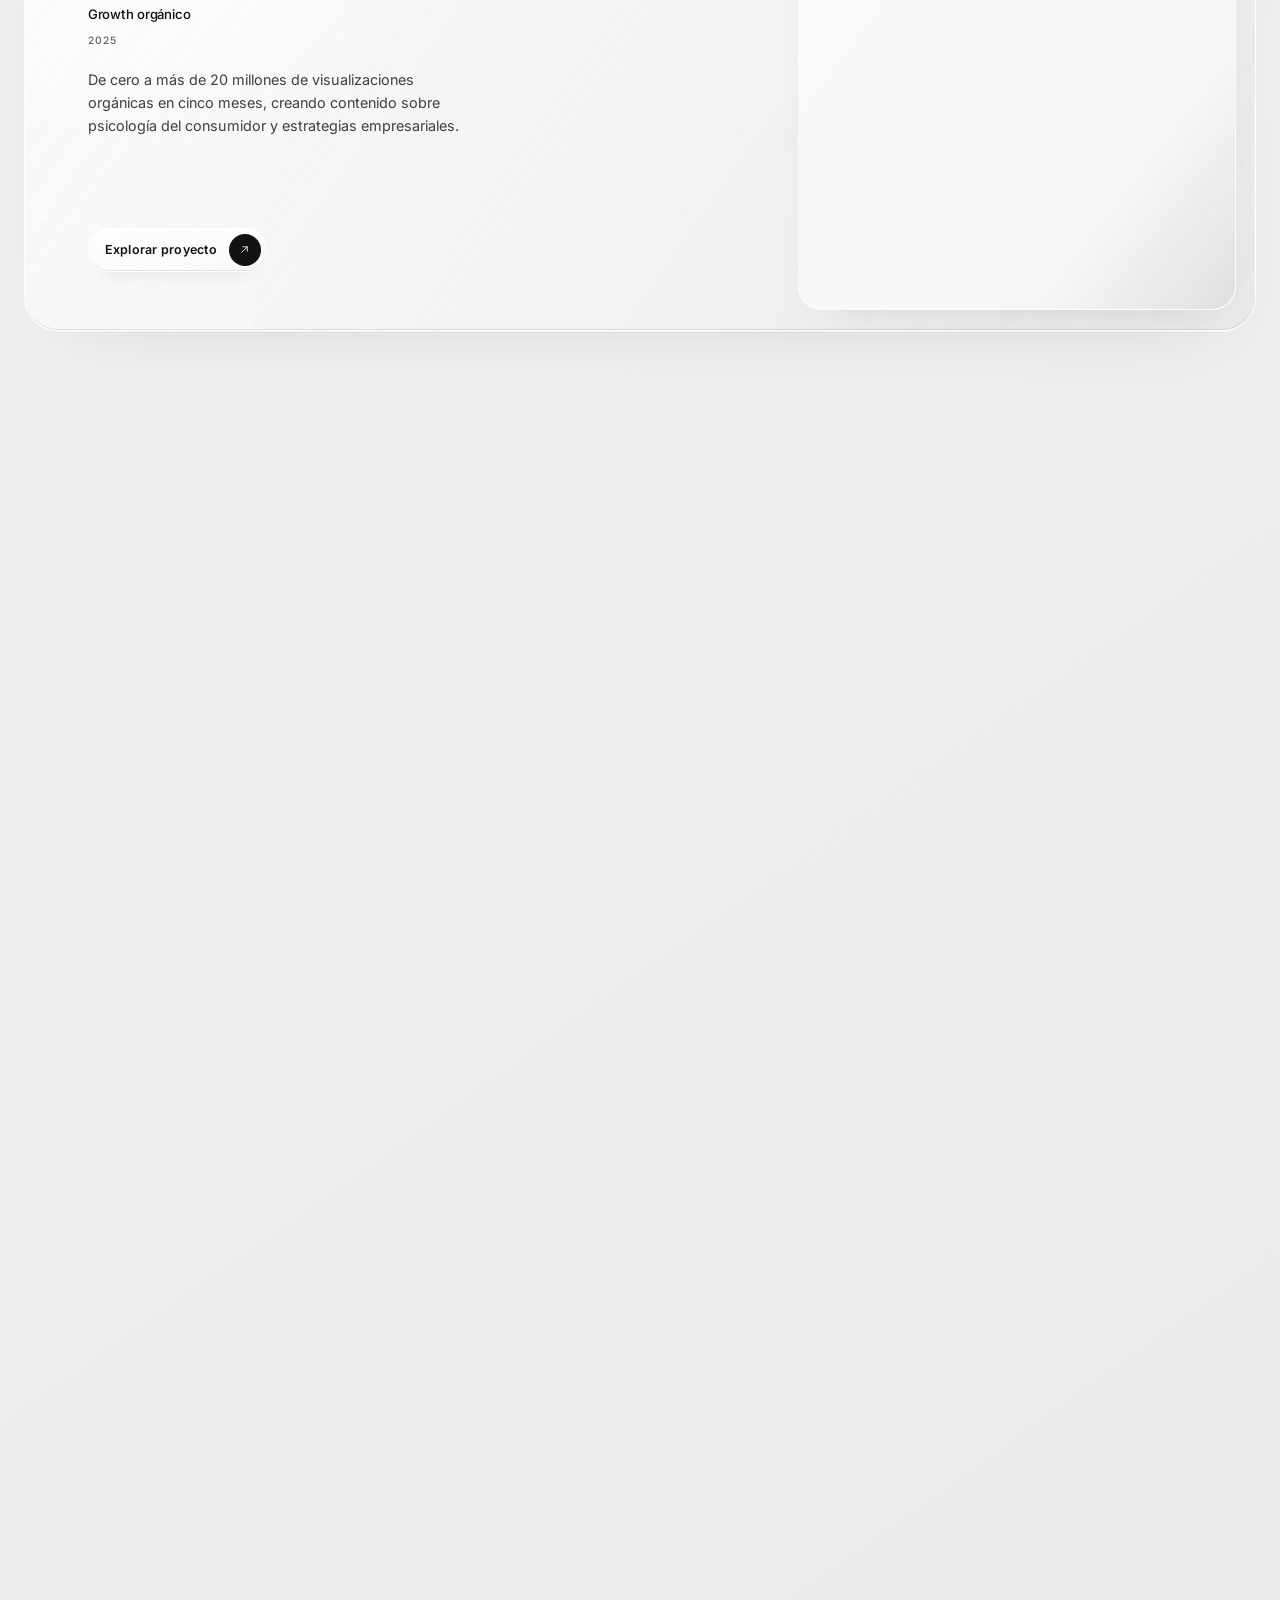
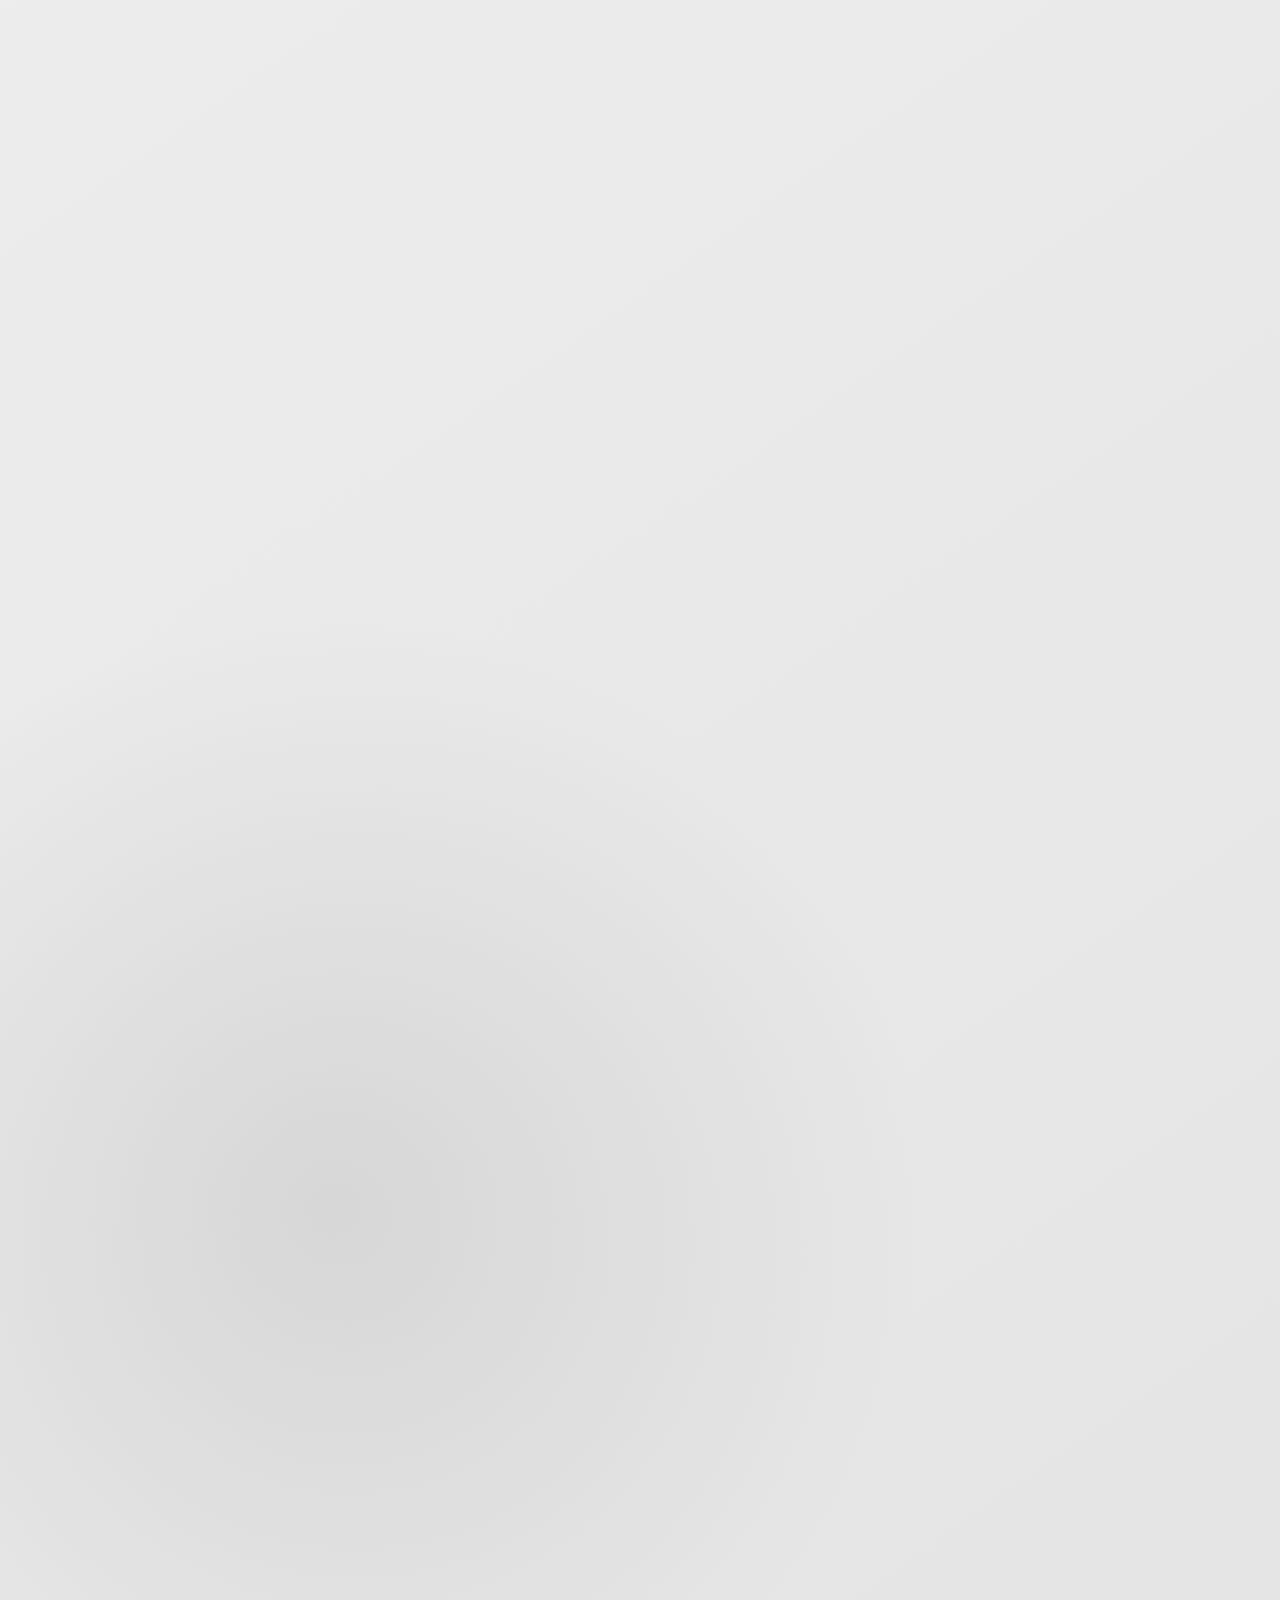
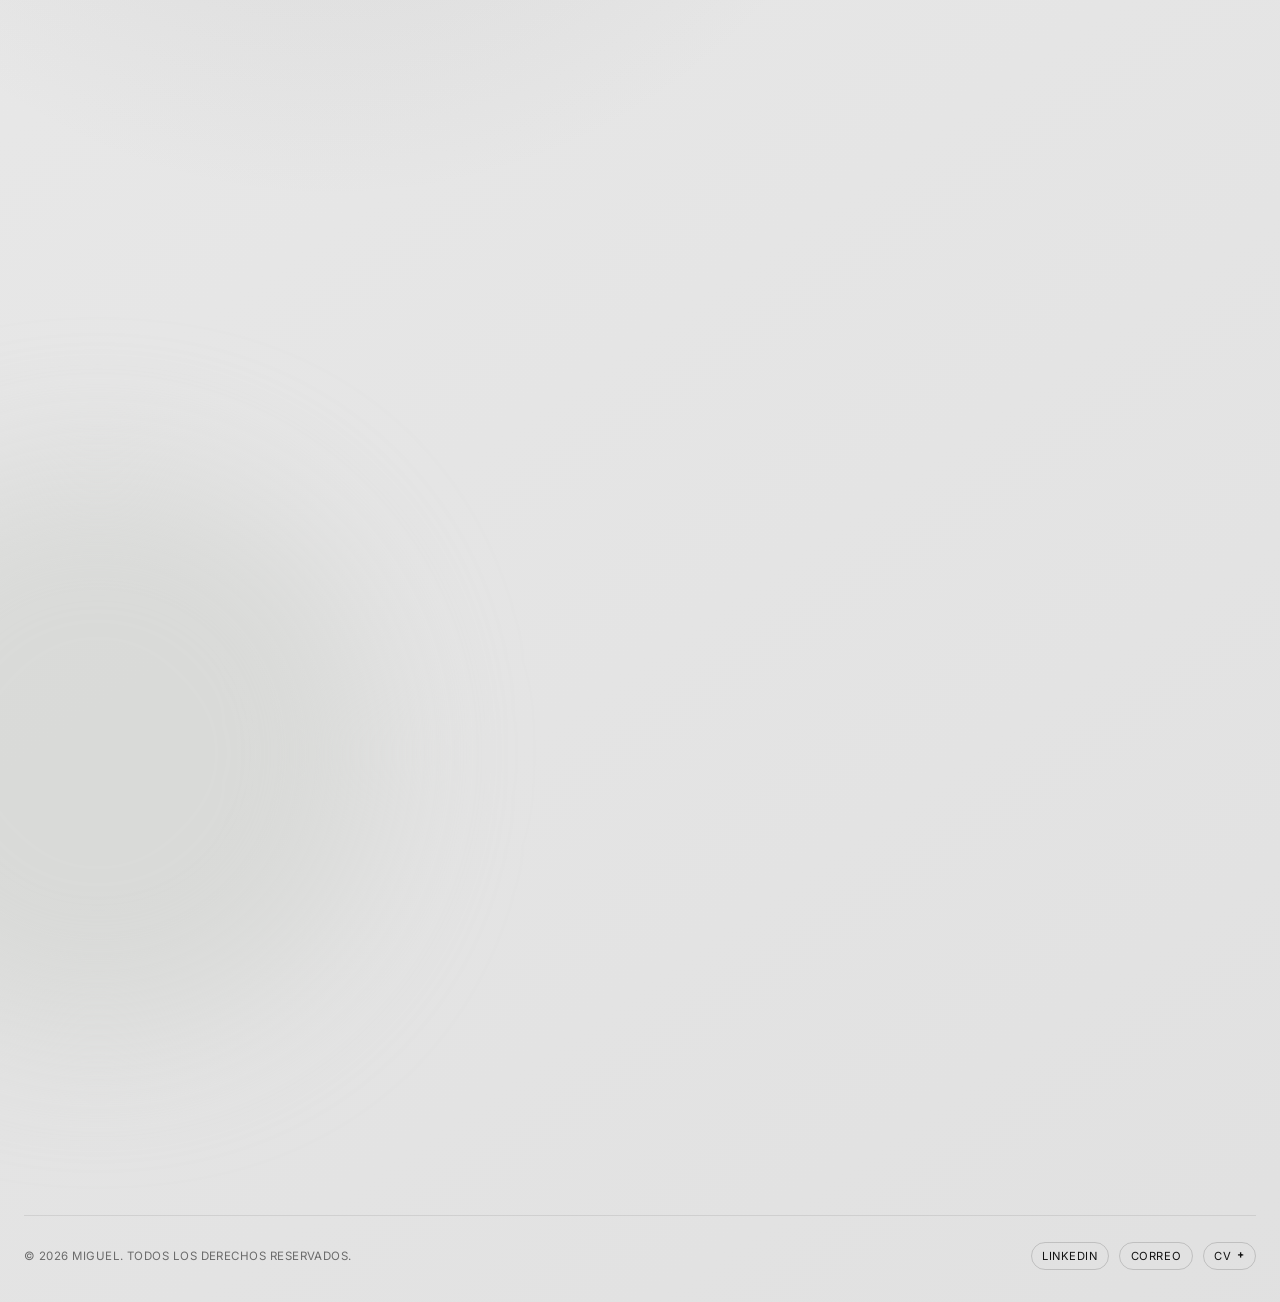
==== commit a0b8c276: "Update portfolio website" ====
--- a/index.html
+++ b/index.html
@@ -1,5 +1,5 @@
 <!DOCTYPE html>
-<html lang="en">
+<html lang="es">
   <head>
     <meta charset="UTF-8" />
     <meta name="viewport" content="width=device-width, initial-scale=1.0" />
@@ -27,29 +27,28 @@
     </div>
 
     <header class="site-header shell home-hero">
-      <nav class="top-nav" aria-label="Main navigation" data-i18n-aria-label="nav.main">
+      <nav class="top-nav" aria-label="Navegación principal" data-i18n-aria-label="nav.main">
         <div class="top-nav-links">
           <div class="top-nav-primary">
-            <a class="top-nav-link active" href="./" data-transition data-i18n="nav.home">Home</a>
-            <a class="top-nav-link" href="about.html" data-transition data-i18n="nav.about">About</a>
+            <a class="top-nav-link active" href="./" data-transition data-i18n="nav.home">Inicio</a>
+            <a class="top-nav-link" href="about.html" data-transition data-i18n="nav.about">Sobre mí</a>
           </div>
-          <div class="language-switcher" role="group" aria-label="Select language" data-i18n-aria-label="language.selector">
-            <button class="language-option" type="button" data-language="es" lang="es" aria-pressed="false">ES</button>
+          <div class="language-switcher" role="group" aria-label="Seleccionar idioma" data-i18n-aria-label="language.selector">
+            <button class="language-option" type="button" data-language="es" lang="es" aria-pressed="true">ES</button>
             <span class="language-divider" aria-hidden="true">|</span>
-            <button class="language-option" type="button" data-language="en" lang="en" aria-pressed="true">EN</button>
+            <button class="language-option" type="button" data-language="en" lang="en" aria-pressed="false">EN</button>
           </div>
-          <button class="theme-toggle" type="button" data-theme-toggle aria-label="Theme mode: system" aria-pressed="mixed">◐</button>
         </div>
       </nav>
 
-      <section class="profile-banner home-hero-banner" aria-label="Introduction" data-i18n-aria-label="hero.introduction">
+      <section class="profile-banner home-hero-banner" aria-label="Introducción" data-i18n-aria-label="hero.introduction">
         <div class="profile-copy home-hero-copy">
           <p class="profile-kicker" data-i18n="hero.positioning">Growth · Business · Technology</p>
           <h1 class="profile-name">Miguel Arnáiz</h1>
-          <p class="profile-tagline" data-i18n="hero.tagline">Curious by nature. Driven to build, improve and grow.</p>
+          <p class="profile-tagline" data-i18n="hero.tagline">Curioso por naturaleza. Impulsado por crear, mejorar y crecer.</p>
           <div class="hero-actions">
-            <a class="hero-scroll-link" href="#projects" data-i18n="hero.explore">Explore my work</a>
-            <a class="hero-secondary-link" href="about.html" data-transition><span data-i18n="hero.about">About me</span> <span aria-hidden="true">&rarr;</span></a>
+            <a class="hero-scroll-link" href="#projects"><span data-i18n="hero.explore">Explora mi trabajo</span><span class="hero-scroll-icon" aria-hidden="true"><svg class="ui-icon" viewBox="0 0 24 24" focusable="false"><path d="M12 5v14M6 13l6 6 6-6"></path></svg></span></a>
+            <a class="hero-secondary-link" href="about.html" data-transition><span data-i18n="hero.about">Sobre mí</span><span class="hero-secondary-icon" aria-hidden="true"><svg class="ui-icon" viewBox="0 0 24 24" focusable="false"><path d="M5 12h14M13 6l6 6-6 6"></path></svg></span></a>
           </div>
         </div>
 
@@ -57,8 +56,6 @@
           <figure class="hero-portrait hero-portrait-cutout">
             <img
               src="img/miguel-hero-cutout-v2.png"
-              data-src-light="img/miguel-hero-cutout-v2.png"
-              data-src-dark="img/miguel-hero-dark.jpg"
               alt="Miguel Arnáiz"
               width="673"
               height="904"
@@ -68,16 +65,16 @@
           </figure>
 
           <div class="hero-info-card hero-role-card">
-            <span class="hero-card-label" data-i18n="hero.currentFocus">Current focus</span>
+            <span class="hero-card-label" data-i18n="hero.currentFocus">Enfoque actual</span>
             <div class="hero-card-row">
               <strong>Growth Analyst</strong>
-              <span class="hero-card-arrow" aria-hidden="true">↗</span>
+              <span class="hero-card-arrow" aria-hidden="true"><svg class="ui-icon" viewBox="0 0 24 24" focusable="false"><path d="M7 17 17 7M9 7h8v8"></path></svg></span>
             </div>
           </div>
 
           <div class="hero-info-card hero-location-card">
             <span class="hero-status-dot" aria-hidden="true"></span>
-            <span data-i18n="nav.location">Madrid, Spain</span>
+            <span data-i18n="nav.location">Madrid, España</span>
           </div>
         </div>
       </section>
@@ -87,7 +84,7 @@
       id="brands"
       class="logo-marquee shell"
       data-logo-marquee
-      aria-label="Selected brands and ventures"
+      aria-label="Marcas y proyectos seleccionados"
       data-i18n-aria-label="home.logoMarqueeLabel"
     >
       <div class="logo-marquee-viewport">
@@ -134,30 +131,30 @@
           <div>
             <h2 id="projects-title" data-i18n-html="home.heading">Experience.</h2>
           </div>
-          <p class="projects-intro-copy" data-i18n="home.intro">A selection of projects and experiences that reflect my professional journey.</p>
+          <p class="projects-intro-copy" data-i18n="home.intro">Una selección de proyectos y experiencias que reflejan mi recorrido profesional.</p>
         </div>
 
-        <div class="projects-toolbar" aria-label="Project order" data-i18n-aria-label="home.sortAria">
-          <label class="projects-filter-label" for="project-date-order" data-i18n="home.sortBy">Sort</label>
+        <div class="projects-toolbar" aria-label="Orden de proyectos por fecha" data-i18n-aria-label="home.sortAria">
+          <label class="projects-filter-label" for="project-date-order" data-i18n="home.sortBy">Ordenar</label>
           <select id="project-date-order" class="projects-filter-select" data-project-sort>
-            <option value="newest" selected data-i18n="home.newestFirst">Date: newest first</option>
-            <option value="oldest" data-i18n="home.oldestFirst">Date: oldest first</option>
+            <option value="newest" selected data-i18n="home.newestFirst">Fecha: más reciente</option>
+            <option value="oldest" data-i18n="home.oldestFirst">Fecha: más antigua</option>
           </select>
         </div>
 
-        <section class="project-list" data-project-list aria-label="Project list" data-i18n-aria-label="home.projectList"></section>
+        <section class="project-list" data-project-list aria-label="Lista de proyectos" data-i18n-aria-label="home.projectList"></section>
       </section>
     </main>
 
-    <footer class="site-footer shell" aria-label="Footer" data-i18n-aria-label="footer.label">
-      <p class="footer-copy">&copy; 2026 Miguel. <span data-i18n="footer.rights">All rights reserved.</span></p>
-      <ul class="footer-links" aria-label="Contact links" data-i18n-aria-label="footer.contactLinks">
+    <footer class="site-footer shell" aria-label="Pie de página" data-i18n-aria-label="footer.label">
+      <p class="footer-copy">&copy; 2026 Miguel. <span data-i18n="footer.rights">Todos los derechos reservados.</span></p>
+      <ul class="footer-links" aria-label="Enlaces de contacto" data-i18n-aria-label="footer.contactLinks">
         <li><a href="https://www.linkedin.com/in/miguel-arnáiz" target="_blank" rel="noopener noreferrer" title="Miguel Arnáiz on LinkedIn" data-i18n-title="footer.linkedinTitle">LinkedIn</a></li>
-        <li><a href="mailto:arnaizburgosmiguel@gmail.com" data-i18n="footer.email">Email</a></li>
+        <li><a href="mailto:arnaizburgosmiguel@gmail.com" data-i18n="footer.email">Correo</a></li>
         <li class="cv-download">
           <details class="cv-menu">
             <summary class="cv-menu-trigger" data-i18n="cv.button" data-i18n-aria-label="cv.openMenu">CV</summary>
-            <div class="cv-menu-options" aria-label="Choose CV language" data-i18n-aria-label="cv.languageMenu">
+            <div class="cv-menu-options" aria-label="Elegir idioma del CV" data-i18n-aria-label="cv.languageMenu">
               <a href="files/Miguel-Arnaiz-CV-ES.pdf" download="Miguel-Arnaiz-CV-Espanol.pdf" data-i18n="cv.spanish">CV Español</a>
               <a href="files/Miguel-Arnaiz-CV-EN.pdf" download="Miguel-Arnaiz-CV-English.pdf" data-i18n="cv.english">CV English</a>
             </div>
@@ -168,8 +165,7 @@
 
     <script src="js/i18n.js" defer></script>
     <script src="js/projects-data.js" defer></script>
-    <script src="js/theme.js" defer></script>
-    <script src="js/transitions.js?v=20260428" defer></script>
+    <script src="js/transitions.js?v=20261102" defer></script>
     <script src="js/cv-menu.js" defer></script>
     <script src="js/logo-marquee.js" defer></script>
     <script src="js/home.js" defer></script>
--- a/styles.css
+++ b/styles.css
@@ -304,6 +304,28 @@
 .theme-toggle[aria-pressed="true"] {
   background: var(--text);
   color: var(--bg);
+}
+
+.ui-icon {
+  display: block;
+  width: 1em;
+  height: 1em;
+  flex: 0 0 auto;
+  fill: none;
+  stroke: currentColor;
+  stroke-width: 1.7;
+  stroke-linecap: round;
+  stroke-linejoin: round;
+}
+
+.ui-icon-fill {
+  fill: currentColor;
+  stroke: none;
+}
+
+.theme-icon {
+  width: 1rem;
+  height: 1rem;
 }
 
 /* ---------- Profile banner (about / project headers) ---------- */
@@ -1157,7 +1179,7 @@
 .page {
   opacity: 1;
   transform: translateY(0);
-  transition: opacity 260ms ease, transform 260ms ease;
+  transition: opacity 140ms ease, transform 140ms ease;
 }
 
 .page.is-entering {
@@ -1760,8 +1782,7 @@
     0 16px 28px -18px rgba(18, 20, 22, 0.68);
 }
 
-.hero-scroll-link::after {
-  content: "↓";
+.hero-scroll-icon {
   display: inline-grid;
   place-items: center;
   width: 1.45rem;
@@ -1770,6 +1791,14 @@
   border: 1px solid rgba(255, 255, 255, 0.22);
   border-radius: 50%;
   font-size: 0.72rem;
+}
+
+.hero-scroll-icon .ui-icon,
+.hero-secondary-icon .ui-icon,
+.hero-card-arrow .ui-icon,
+.project-link-arrow .ui-icon {
+  width: 0.82rem;
+  height: 0.82rem;
 }
 
 .hero-scroll-link:hover,
@@ -3477,6 +3506,11 @@
   -webkit-backdrop-filter: blur(16px);
 }
 
+.project-lightbox-close .ui-icon {
+  width: 1rem;
+  height: 1rem;
+}
+
 body.is-lightbox-open {
   overflow: hidden;
 }
@@ -3515,6 +3549,11 @@
   font-size: 0.9rem;
 }
 
+.project-detail-external-link .ui-icon {
+  width: 0.82rem;
+  height: 0.82rem;
+}
+
 .project-detail-external-link:hover,
 .project-detail-external-link:focus-visible {
   background: var(--text);
@@ -3542,6 +3581,12 @@
   line-height: 1;
   text-decoration: none;
   transition: transform 220ms ease, background-color 220ms ease, color 220ms ease;
+}
+
+.project-top-back-link .ui-icon,
+.project-back-link .ui-icon {
+  width: 0.95rem;
+  height: 0.95rem;
 }
 
 .project-top-back-link:hover,
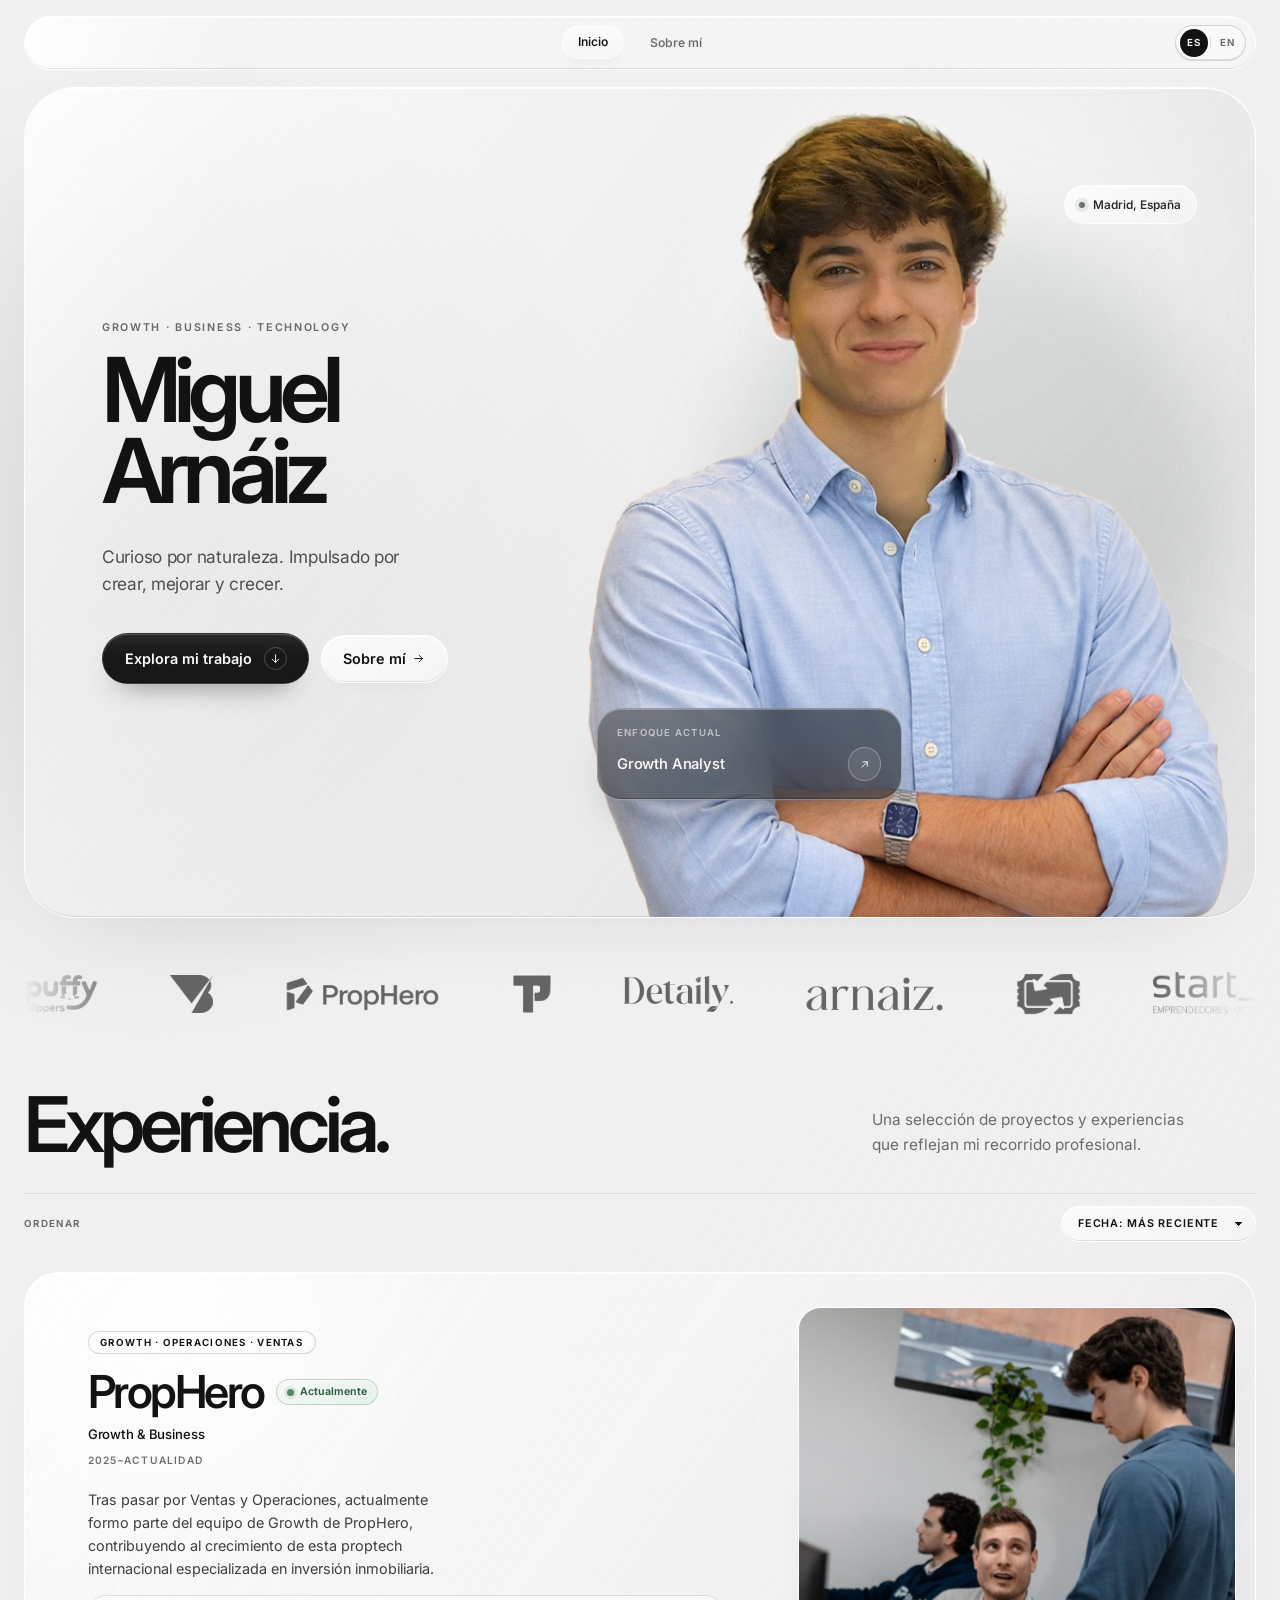
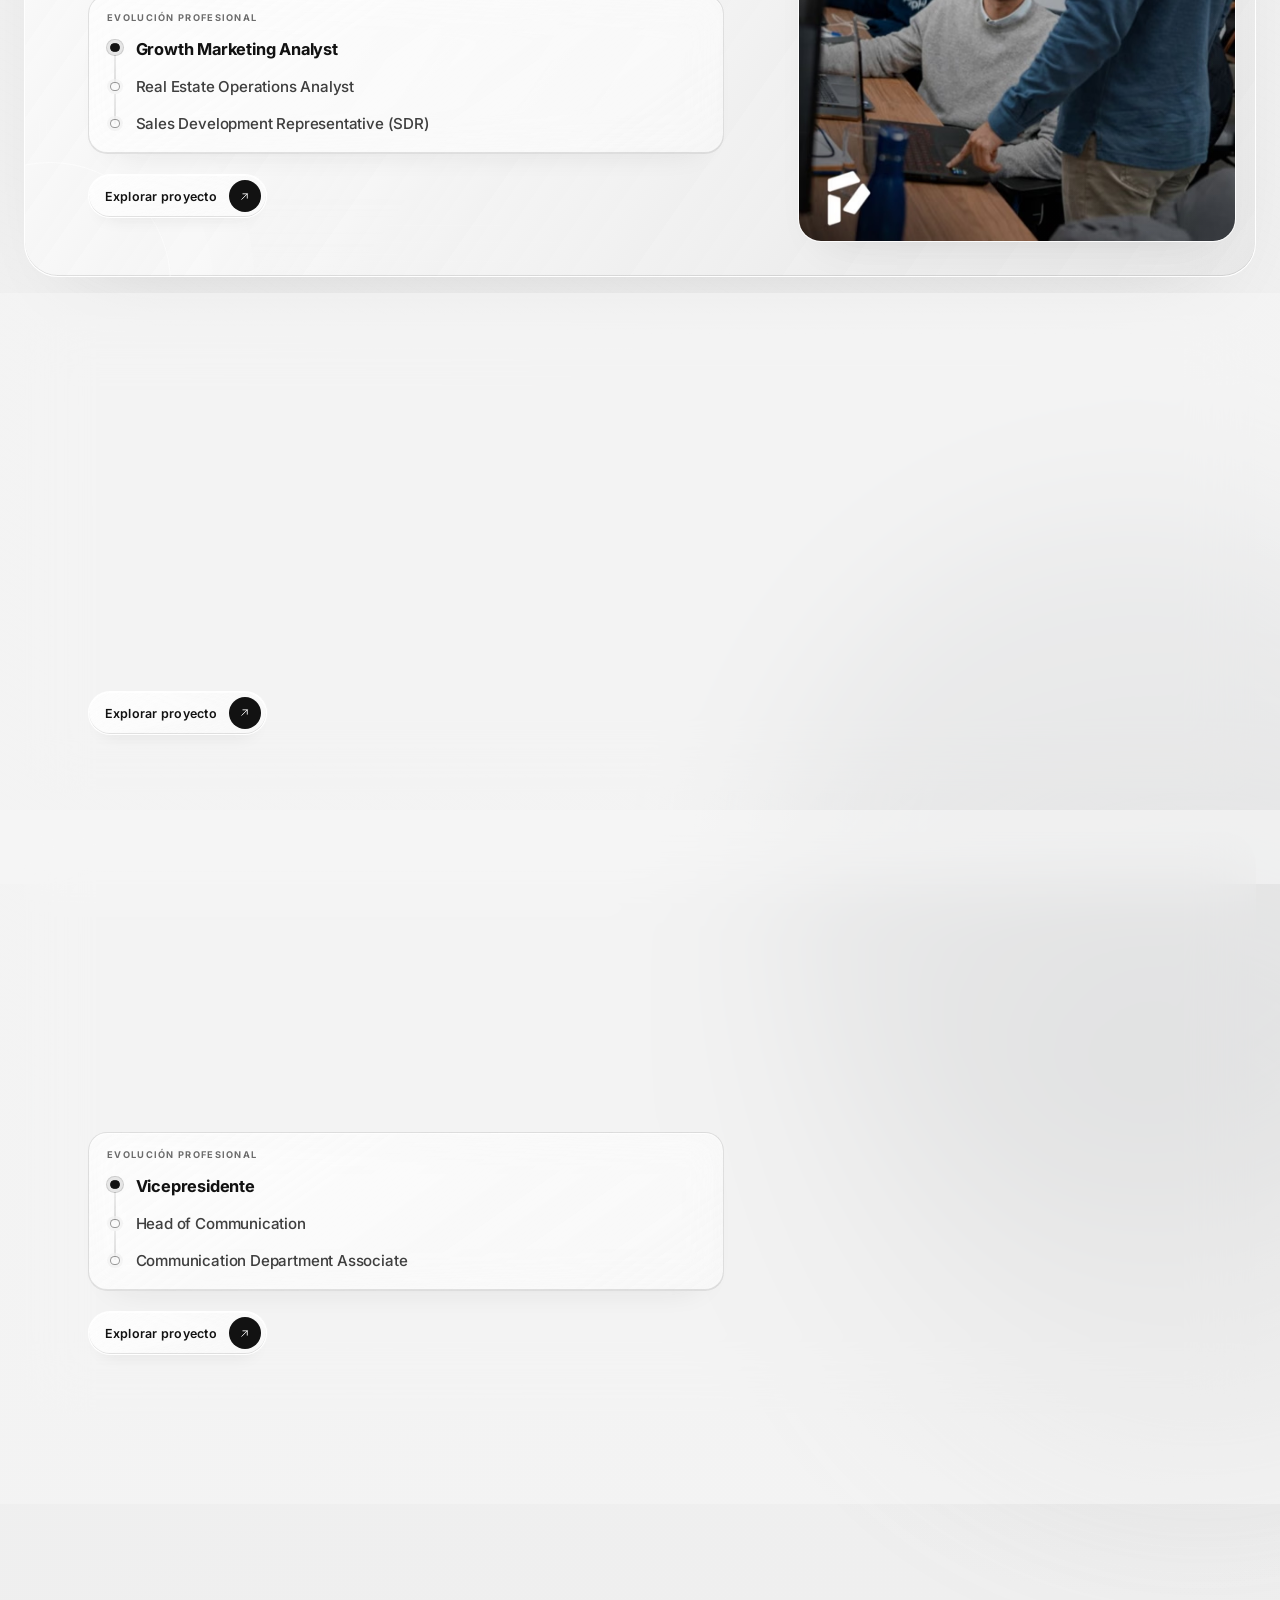
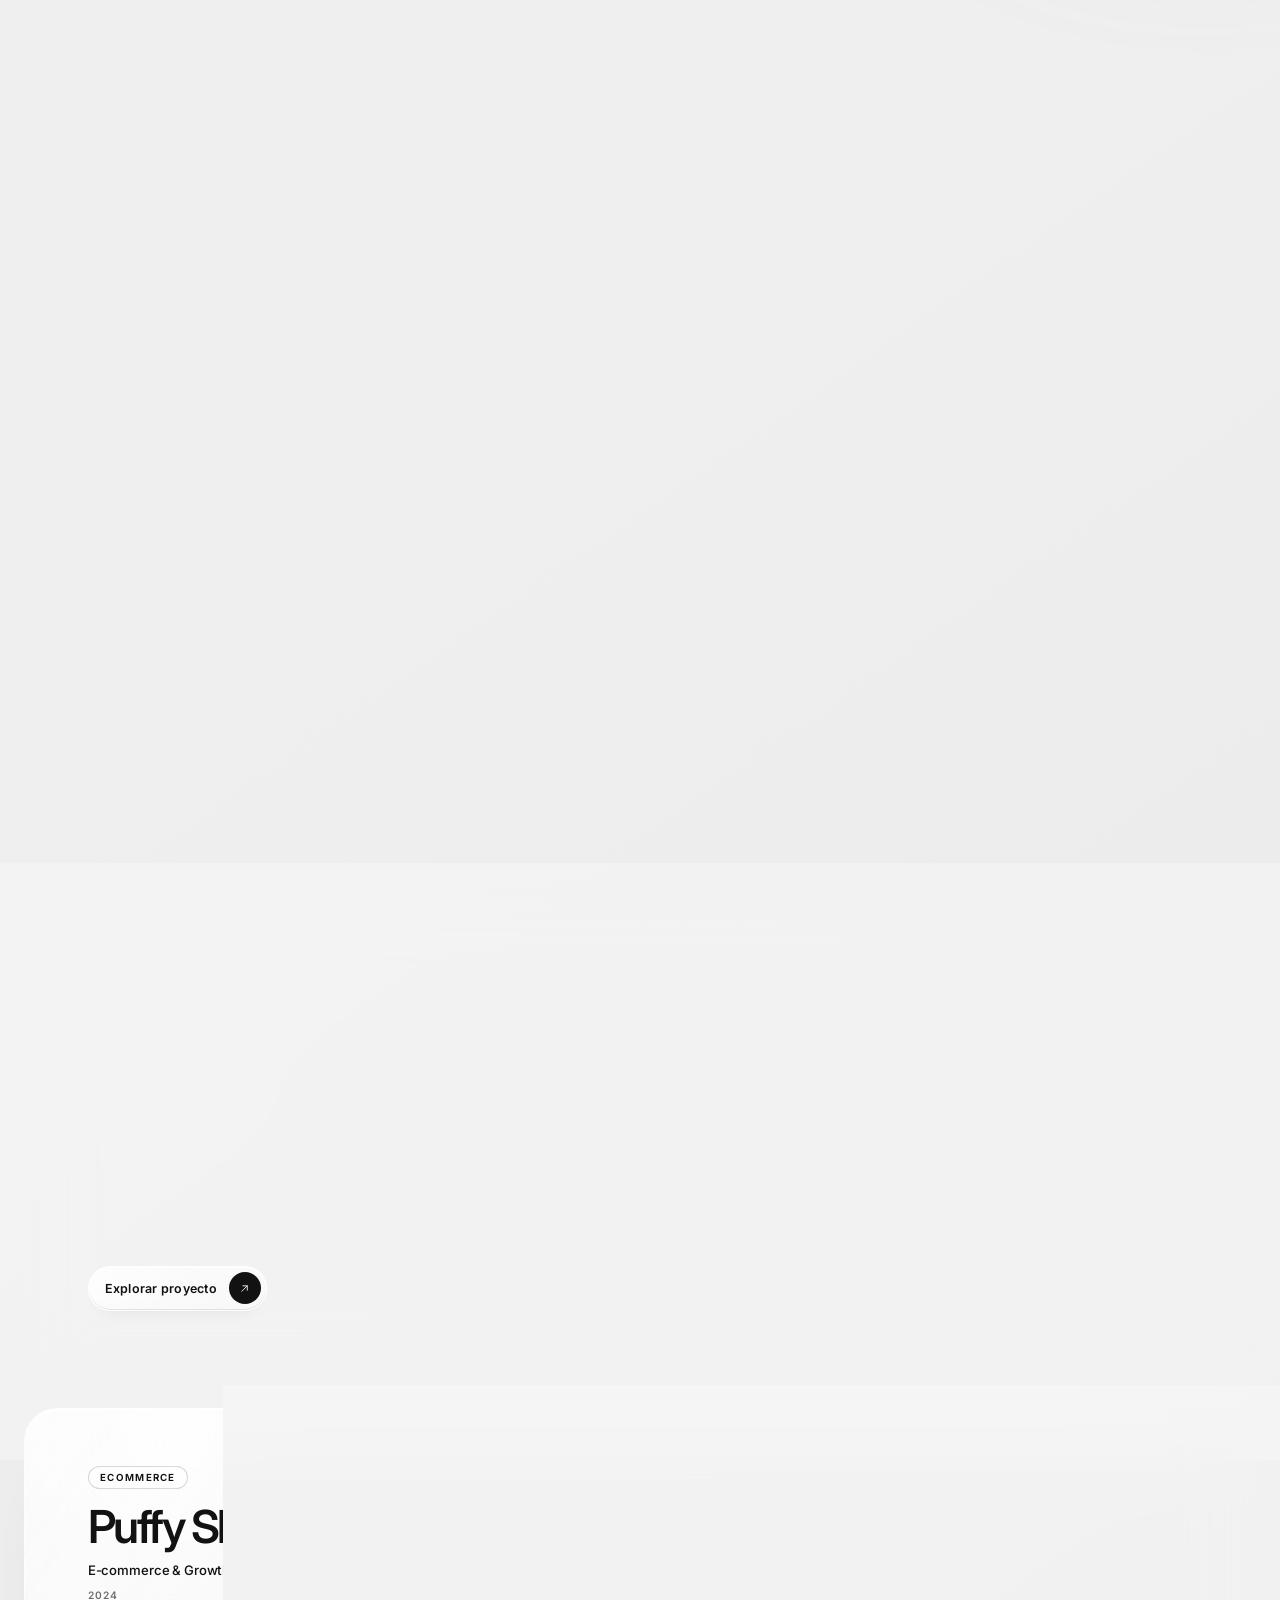
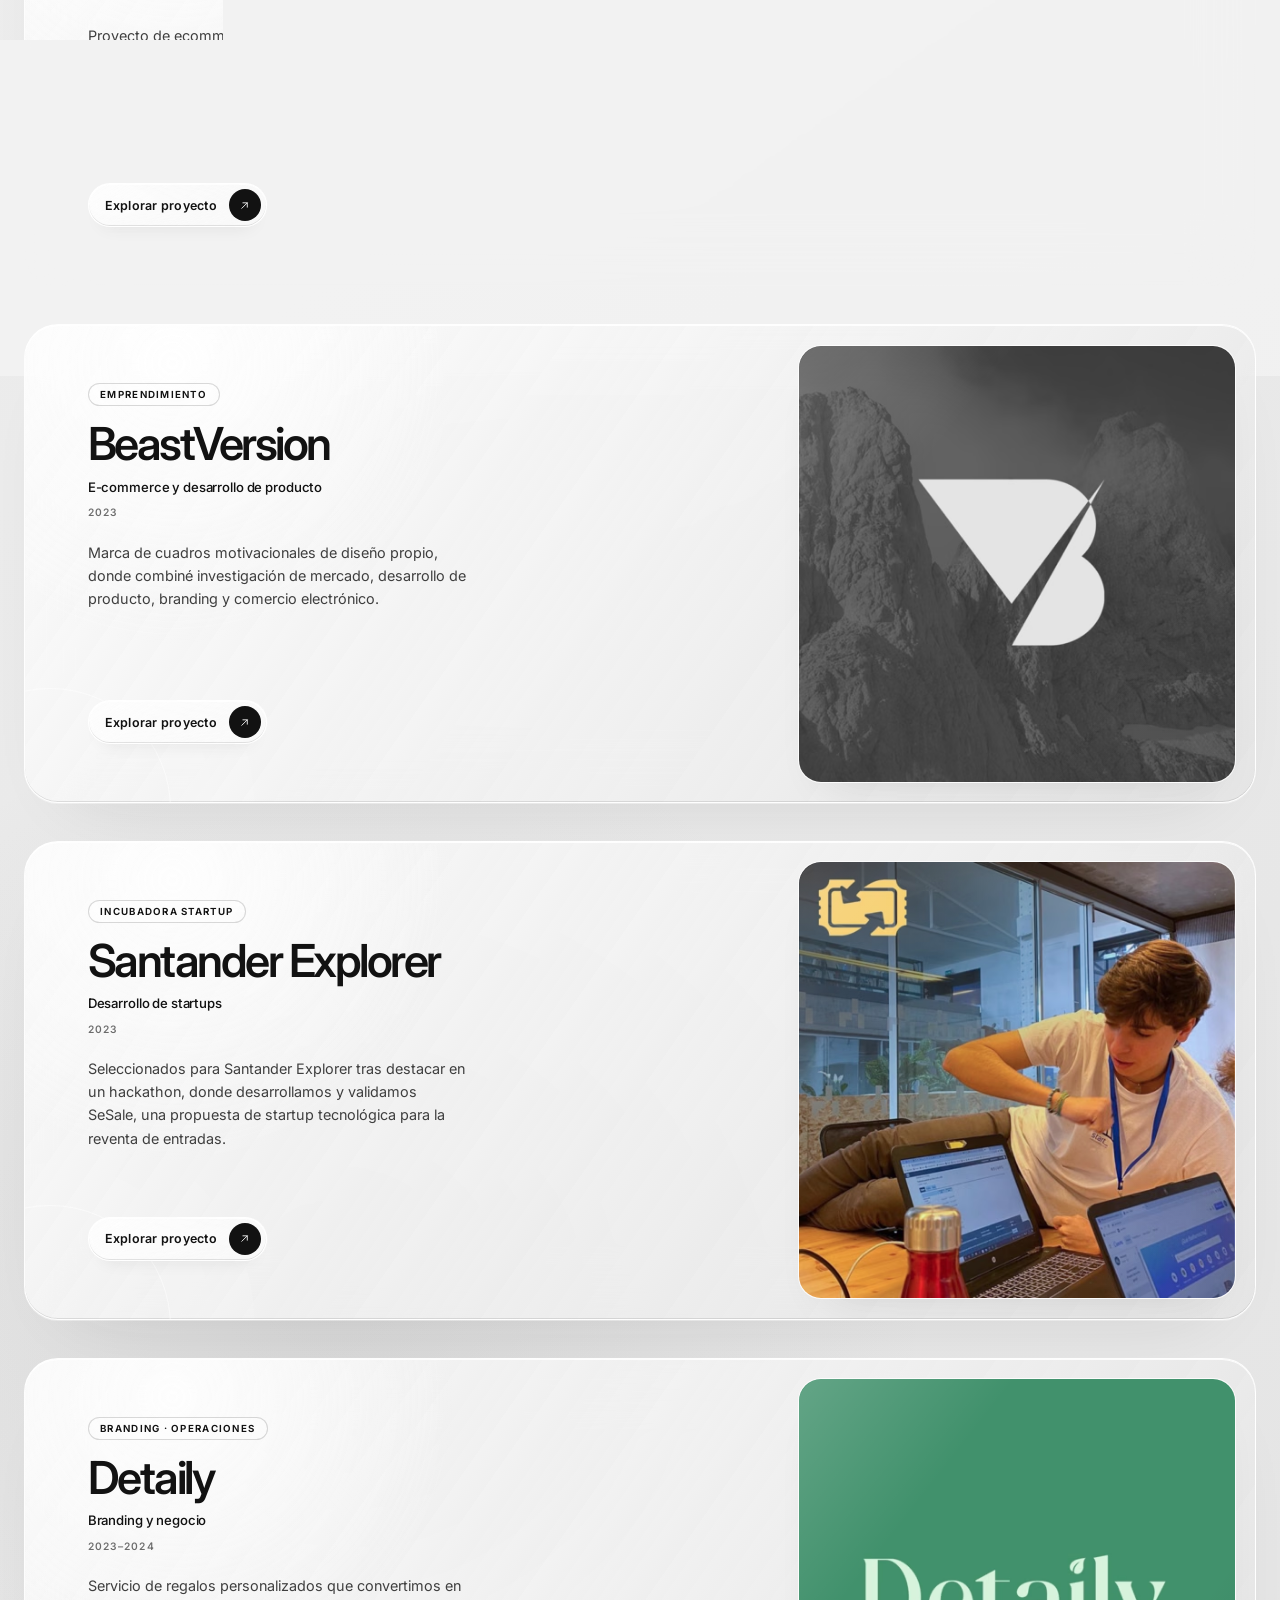
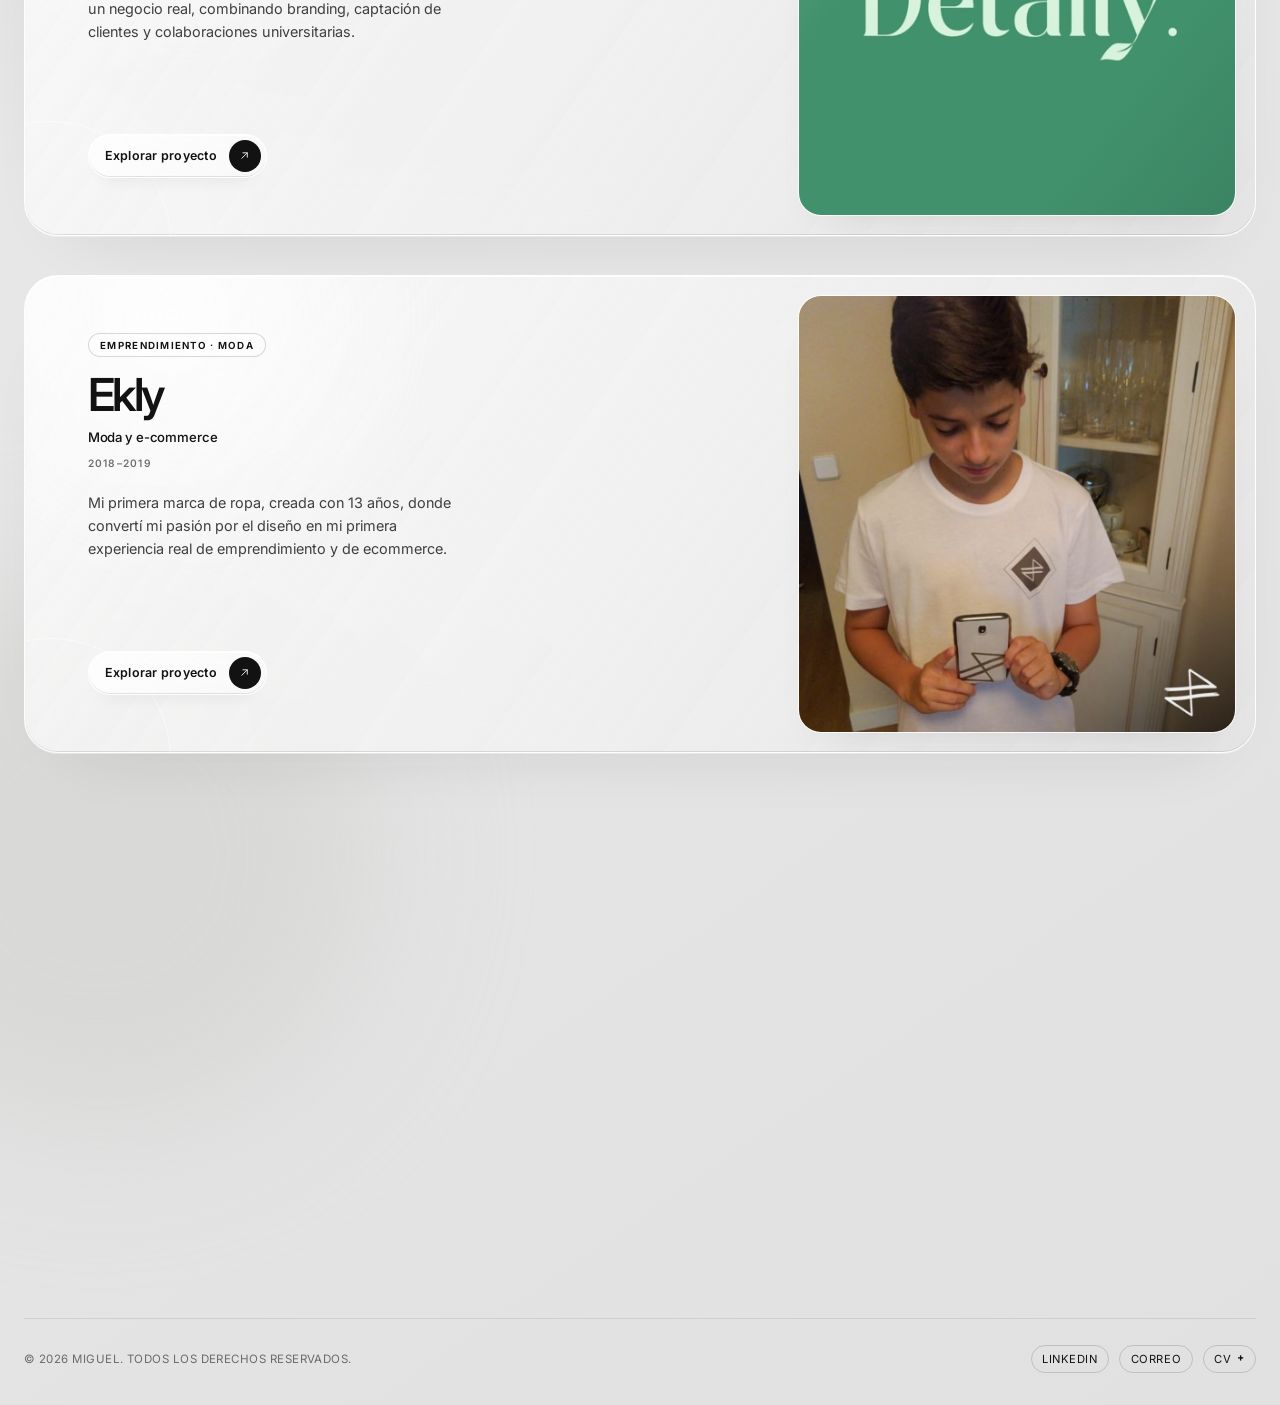
==== commit d65fe941: "Optimize portfolio images and improve loading performance" ====
--- a/index.html
+++ b/index.html
@@ -15,7 +15,9 @@
       href="https://fonts.googleapis.com/css2?family=Inter:wght@100..900&display=swap"
       rel="stylesheet"
     />
-    <link rel="icon" type="image/png" href="img/favicon-photo-circle.png" />
+    <link rel="icon" type="image/png" sizes="32x32" href="img/favicon-32.png" />
+    <link rel="icon" type="image/png" sizes="48x48" href="img/favicon-48.png" />
+    <link rel="apple-touch-icon" sizes="180x180" href="img/apple-touch-icon.png" />
     <link rel="stylesheet" href="styles.css" />
   </head>
 
@@ -54,14 +56,18 @@
 
         <div class="hero-visual">
           <figure class="hero-portrait hero-portrait-cutout">
-            <img
-              src="img/miguel-hero-cutout-v2.png"
-              alt="Miguel Arnáiz"
-              width="673"
-              height="904"
-              fetchpriority="high"
-              decoding="async"
-            />
+            <picture>
+              <source type="image/avif" srcset="img/optimized/miguel-hero-cutout-v2-w480.avif 480w, img/optimized/miguel-hero-cutout-v2-w673.avif 673w" sizes="(max-width: 767px) calc(100vw - 42px), 48vw" />
+              <source type="image/webp" srcset="img/optimized/miguel-hero-cutout-v2-w480.webp 480w, img/optimized/miguel-hero-cutout-v2-w673.webp 673w" sizes="(max-width: 767px) calc(100vw - 42px), 48vw" />
+              <img
+                src="img/miguel-hero-cutout-v2.png"
+                alt="Miguel Arnáiz"
+                width="673"
+                height="904"
+                fetchpriority="high"
+                decoding="async"
+              />
+            </picture>
           </figure>
 
           <div class="hero-info-card hero-role-card">
@@ -91,34 +97,34 @@
         <div class="logo-marquee-track" data-logo-marquee-track>
           <ul class="logo-marquee-list" data-logo-marquee-list>
             <li class="logo-marquee-item" style="--logo-height: 2.45rem">
-              <img src="img/logos/puffy-slippers.png" alt="Puffy Slippers" width="362" height="192" decoding="async">
+              <picture><source type="image/avif" srcset="img/optimized/logos/puffy-slippers-w362.avif"><source type="image/webp" srcset="img/optimized/logos/puffy-slippers-w362.webp"><img src="img/logos/puffy-slippers.png" alt="Puffy Slippers" width="362" height="192" decoding="async"></picture>
             </li>
             <li class="logo-marquee-item" style="--logo-height: 2.4rem">
-              <img src="img/logos/beastversion.png" alt="BeastVersion" width="215" height="192" decoding="async">
+              <picture><source type="image/webp" srcset="img/optimized/logos/beastversion-w215.webp"><img src="img/logos/beastversion.png" alt="BeastVersion" width="215" height="192" decoding="async"></picture>
             </li>
             <li class="logo-marquee-item" style="--logo-height: 2.3rem">
-              <img src="img/logos/prophero.png" alt="PropHero" width="809" height="192" decoding="async">
+              <picture><source type="image/webp" srcset="img/optimized/logos/prophero-w809.webp"><img src="img/logos/prophero.png" alt="PropHero" width="809" height="192" decoding="async"></picture>
             </li>
             <li class="logo-marquee-item" style="--logo-height: 2.4rem">
-              <img src="img/logos/portadicas.png" alt="Portadicas" width="193" height="192" decoding="async">
+              <picture><source type="image/webp" srcset="img/optimized/logos/portadicas-w193.webp"><img src="img/logos/portadicas.png" alt="Portadicas" width="193" height="192" decoding="async"></picture>
             </li>
             <li class="logo-marquee-item" style="--logo-height: 2.3rem">
-              <img src="img/logos/detaily.png" alt="Detaily" width="570" height="192" decoding="async">
+              <picture><source type="image/webp" srcset="img/optimized/logos/detaily-w570.webp"><img src="img/logos/detaily.png" alt="Detaily" width="570" height="192" decoding="async"></picture>
             </li>
             <li class="logo-marquee-item" style="--logo-height: 2.25rem">
-              <img src="img/logos/arnaiz-arn.png" alt="arnaiz." width="741" height="192" decoding="async">
+              <picture><source type="image/webp" srcset="img/optimized/logos/arnaiz-arn-w741.webp"><img src="img/logos/arnaiz-arn.png" alt="arnaiz." width="741" height="192" decoding="async"></picture>
             </li>
             <li class="logo-marquee-item" style="--logo-height: 2.6rem">
-              <img src="img/logos/sesale.png" alt="Sesale" width="298" height="192" decoding="async">
+              <picture><source type="image/avif" srcset="img/optimized/logos/sesale-w298.avif"><source type="image/webp" srcset="img/optimized/logos/sesale-w298.webp"><img src="img/logos/sesale.png" alt="Sesale" width="298" height="192" decoding="async"></picture>
             </li>
             <li class="logo-marquee-item" style="--logo-height: 2.7rem">
-              <img src="img/logos/start-uc3m.png" alt="Start UC3M" width="473" height="192" decoding="async">
+              <picture><source type="image/webp" srcset="img/optimized/logos/start-uc3m-w473.webp"><img src="img/logos/start-uc3m.png" alt="Start UC3M" width="473" height="192" decoding="async"></picture>
             </li>
             <li class="logo-marquee-item" style="--logo-height: 2.5rem">
-              <img src="img/logos/ekly.png" alt="Ekly" width="222" height="192" decoding="async">
+              <picture><source type="image/webp" srcset="img/optimized/logos/ekly-w222.webp"><img src="img/logos/ekly.png" alt="Ekly" width="222" height="192" decoding="async"></picture>
             </li>
             <li class="logo-marquee-item" style="--logo-height: 2.2rem">
-              <img src="img/logos/vemory.png" alt="Vemory" width="1169" height="192" decoding="async">
+              <picture><source type="image/avif" srcset="img/optimized/logos/vemory-w1169.avif"><source type="image/webp" srcset="img/optimized/logos/vemory-w1169.webp"><img src="img/logos/vemory.png" alt="Vemory" width="1169" height="192" decoding="async"></picture>
             </li>
           </ul>
         </div>
@@ -165,6 +171,7 @@
 
     <script src="js/i18n.js" defer></script>
     <script src="js/projects-data.js" defer></script>
+    <script src="js/image-variants.js" defer></script>
     <script src="js/transitions.js?v=20261102" defer></script>
     <script src="js/cv-menu.js" defer></script>
     <script src="js/logo-marquee.js" defer></script>
--- a/styles.css
+++ b/styles.css
@@ -1185,11 +1185,25 @@
 .page.is-entering {
   opacity: 0;
   transform: translateY(12px);
+  animation: page-entry-failsafe 140ms ease 700ms forwards;
 }
 
 .page.is-leaving {
   opacity: 0;
   transform: translateY(-10px);
+  animation: none;
+}
+
+@keyframes page-entry-failsafe {
+  from {
+    opacity: 0;
+    transform: translateY(12px);
+  }
+
+  to {
+    opacity: 1;
+    transform: translateY(0);
+  }
 }
 
 /* ---------- Footer ---------- */
@@ -2775,12 +2789,14 @@
   overflow: hidden;
 }
 
-.project-image:has(> img) {
+.project-image:has(> img),
+.project-image:has(> picture > img) {
   align-self: center;
   height: auto;
 }
 
-.project-image:has(> img) img {
+.project-image:has(> img) img,
+.project-image:has(> picture > img) img {
   height: auto;
 }
 
@@ -4115,6 +4131,14 @@
   filter: none;
 }
 
+.hero-portrait-cutout > picture,
+.project-image > picture,
+.logo-marquee-item > picture,
+.project-media-image-trigger > picture,
+.project-gallery-item > picture {
+  display: contents;
+}
+
 :root[data-theme="dark"] .hero-portrait-cutout {
   overflow: hidden;
   border-radius: clamp(24px, 3vw, 40px);
@@ -4208,7 +4232,8 @@
     margin-top: 0.6rem;
   }
 
-  .project-image:has(> img) {
+  .project-image:has(> img),
+  .project-image:has(> picture > img) {
     aspect-ratio: auto;
   }
 
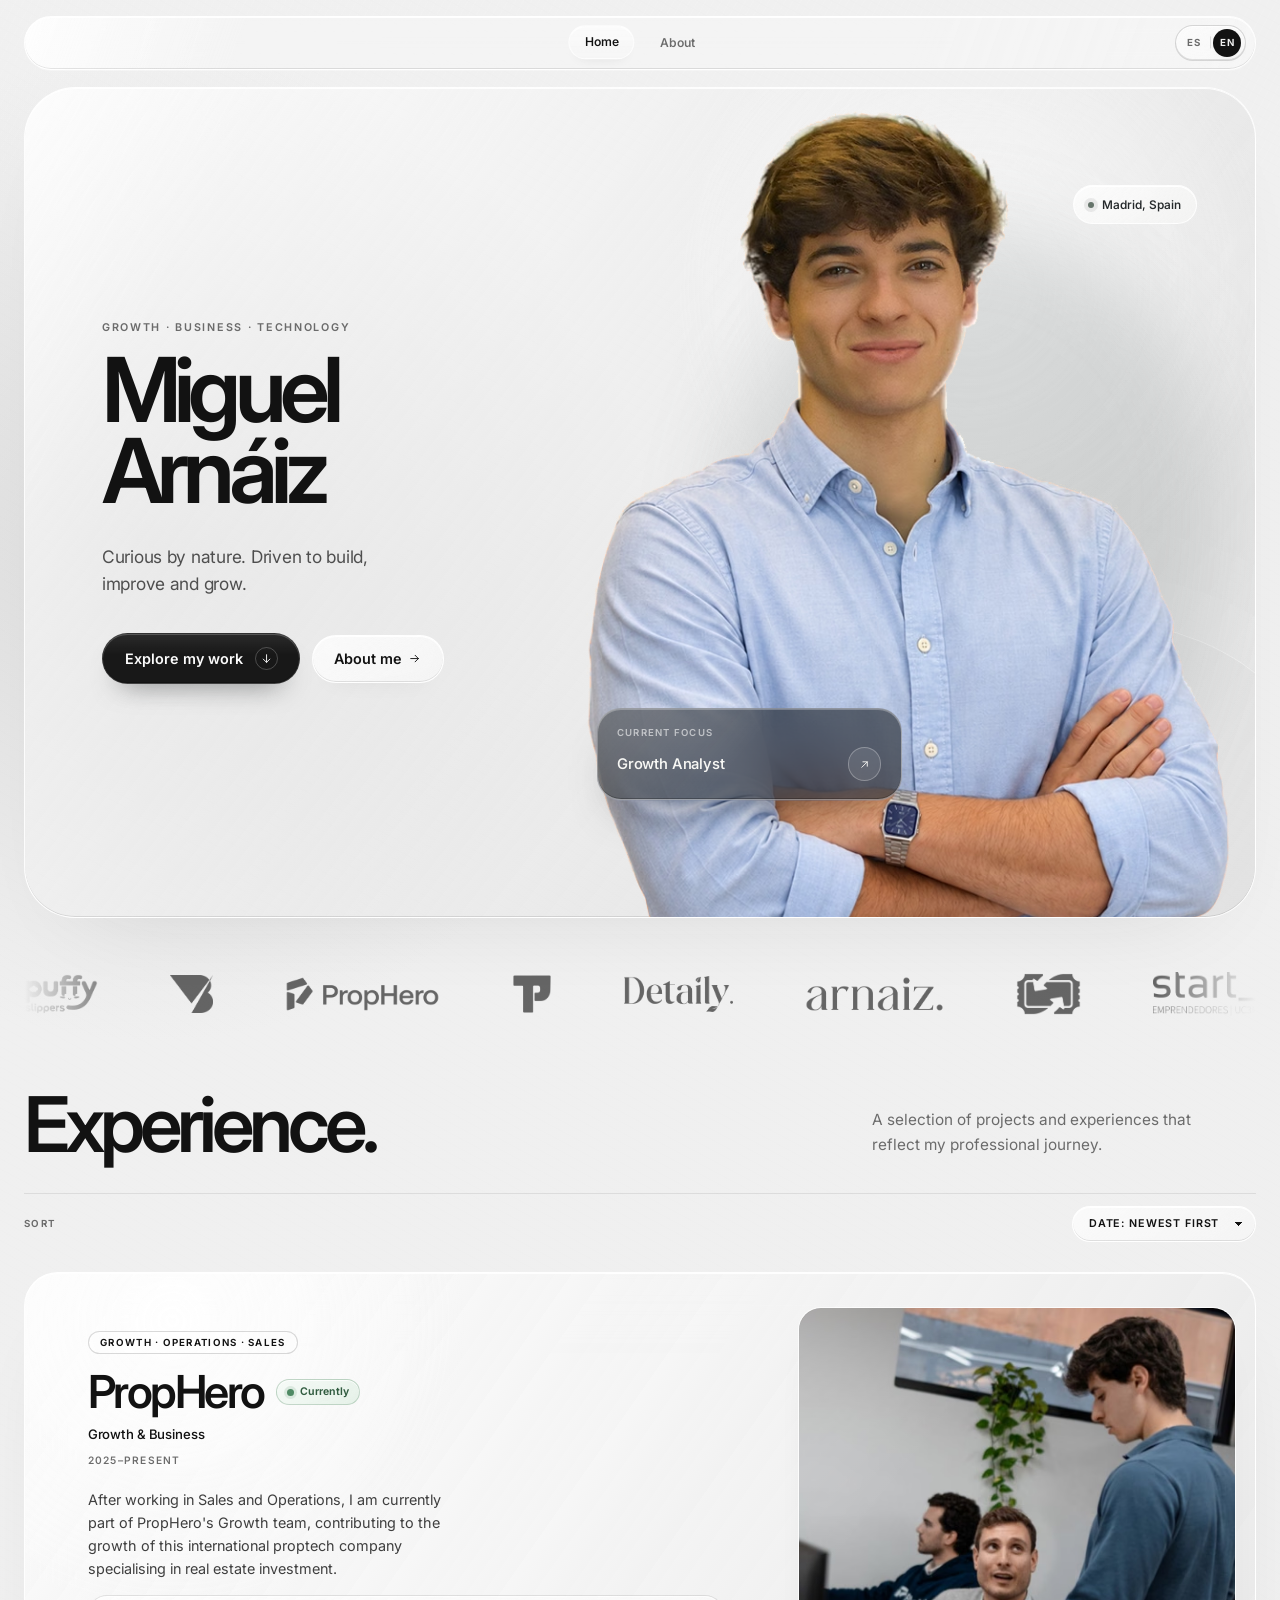
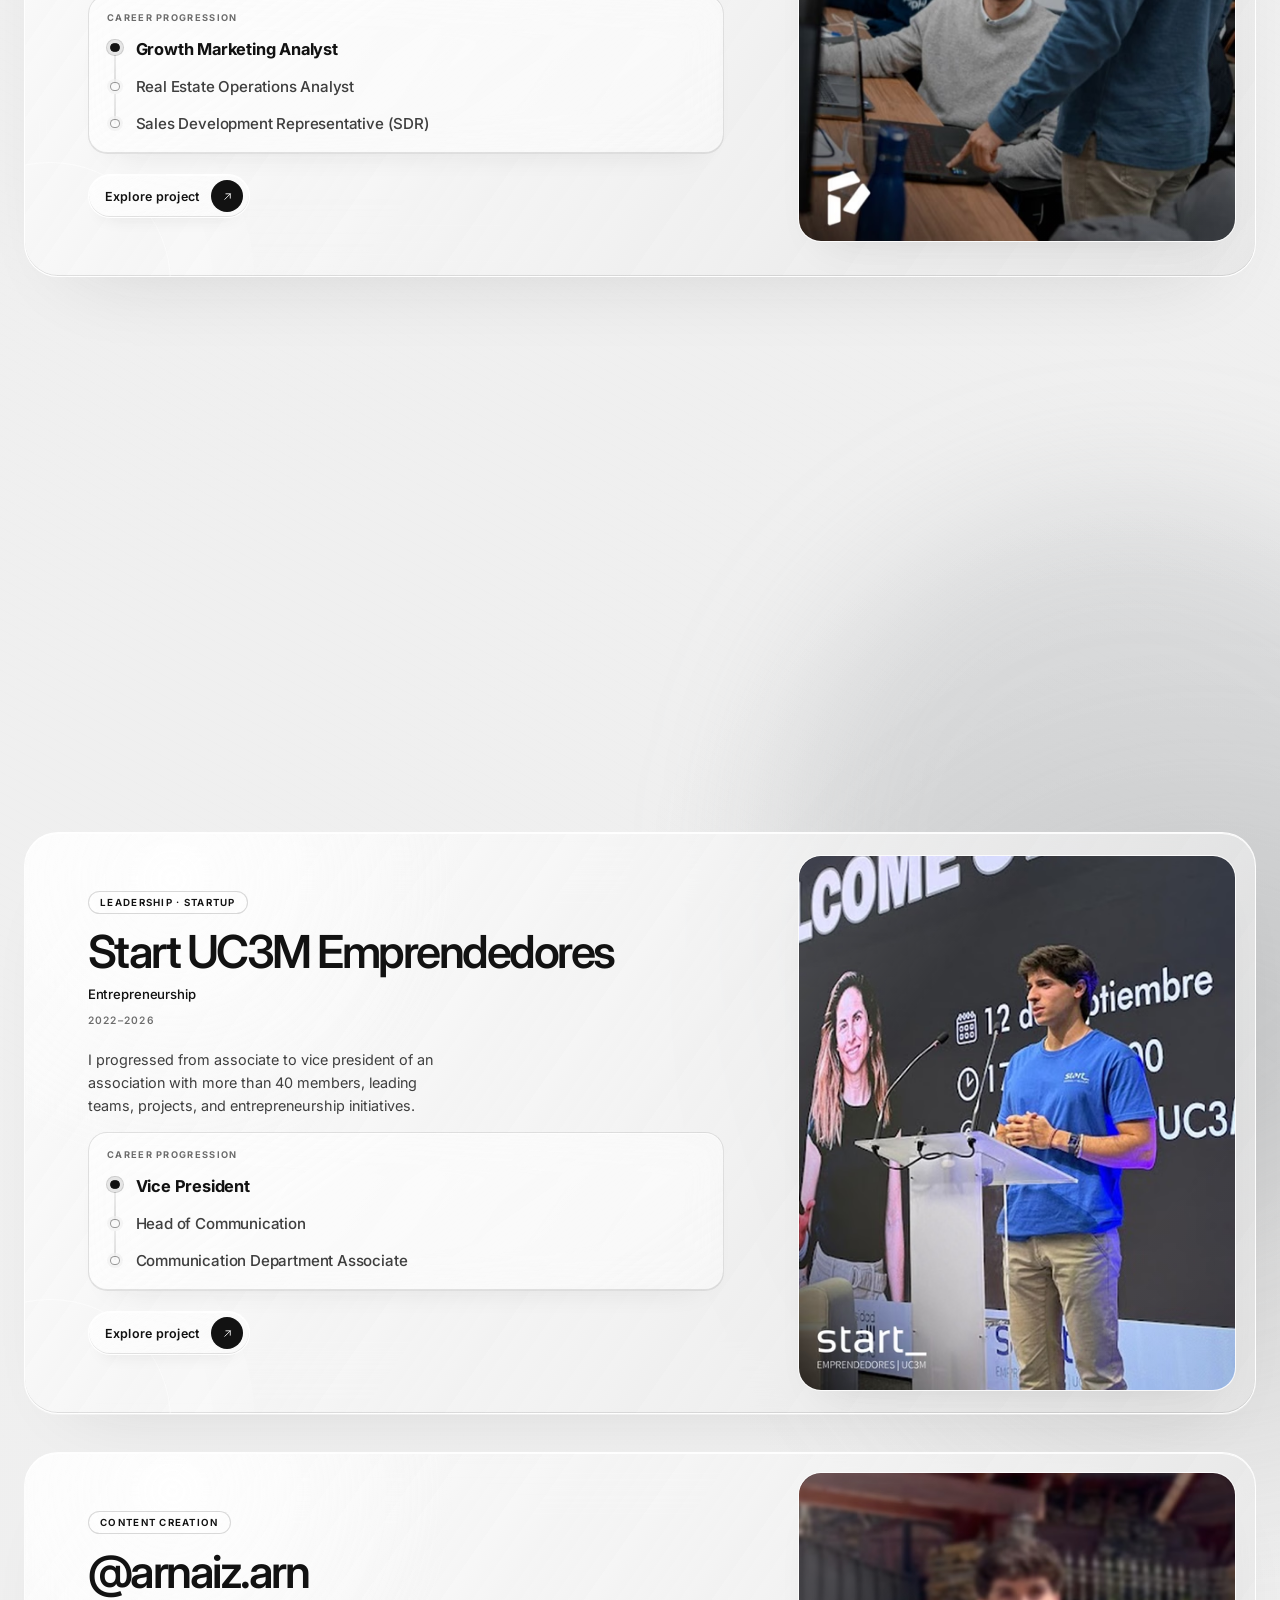
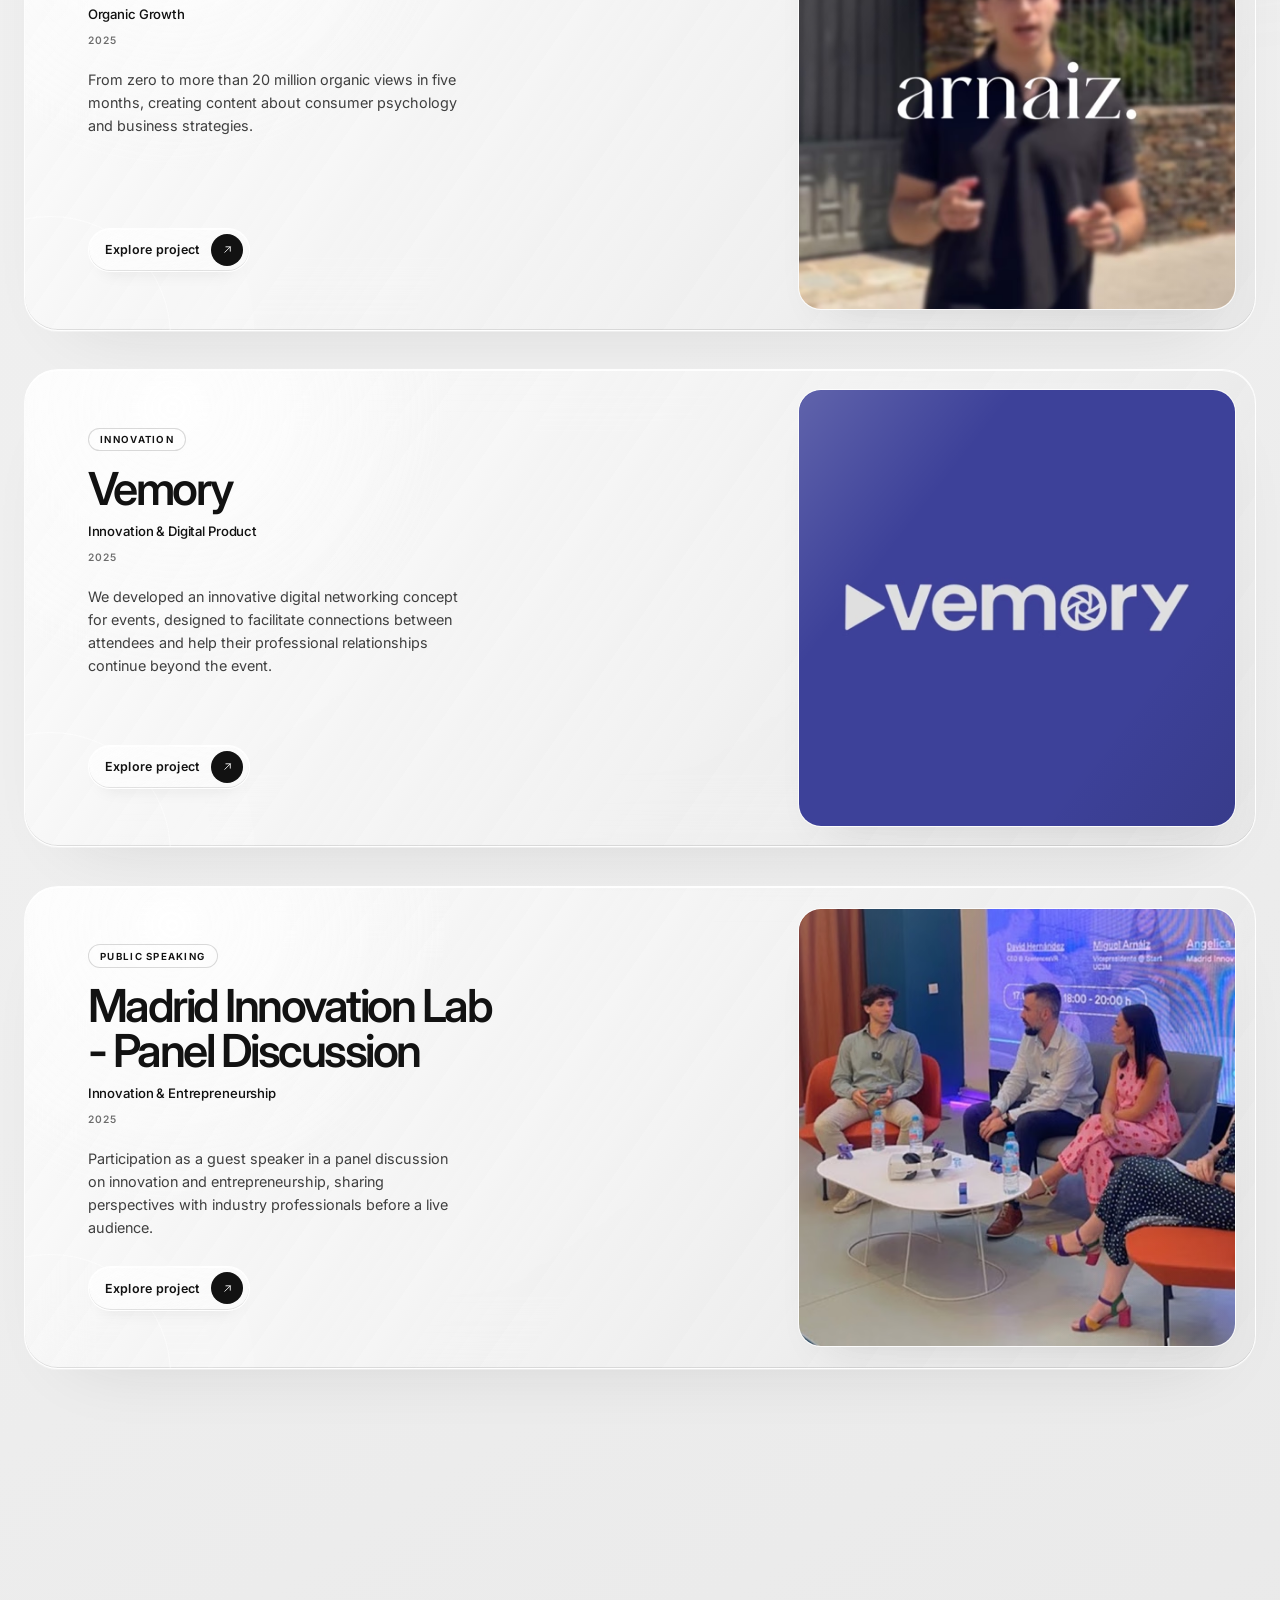
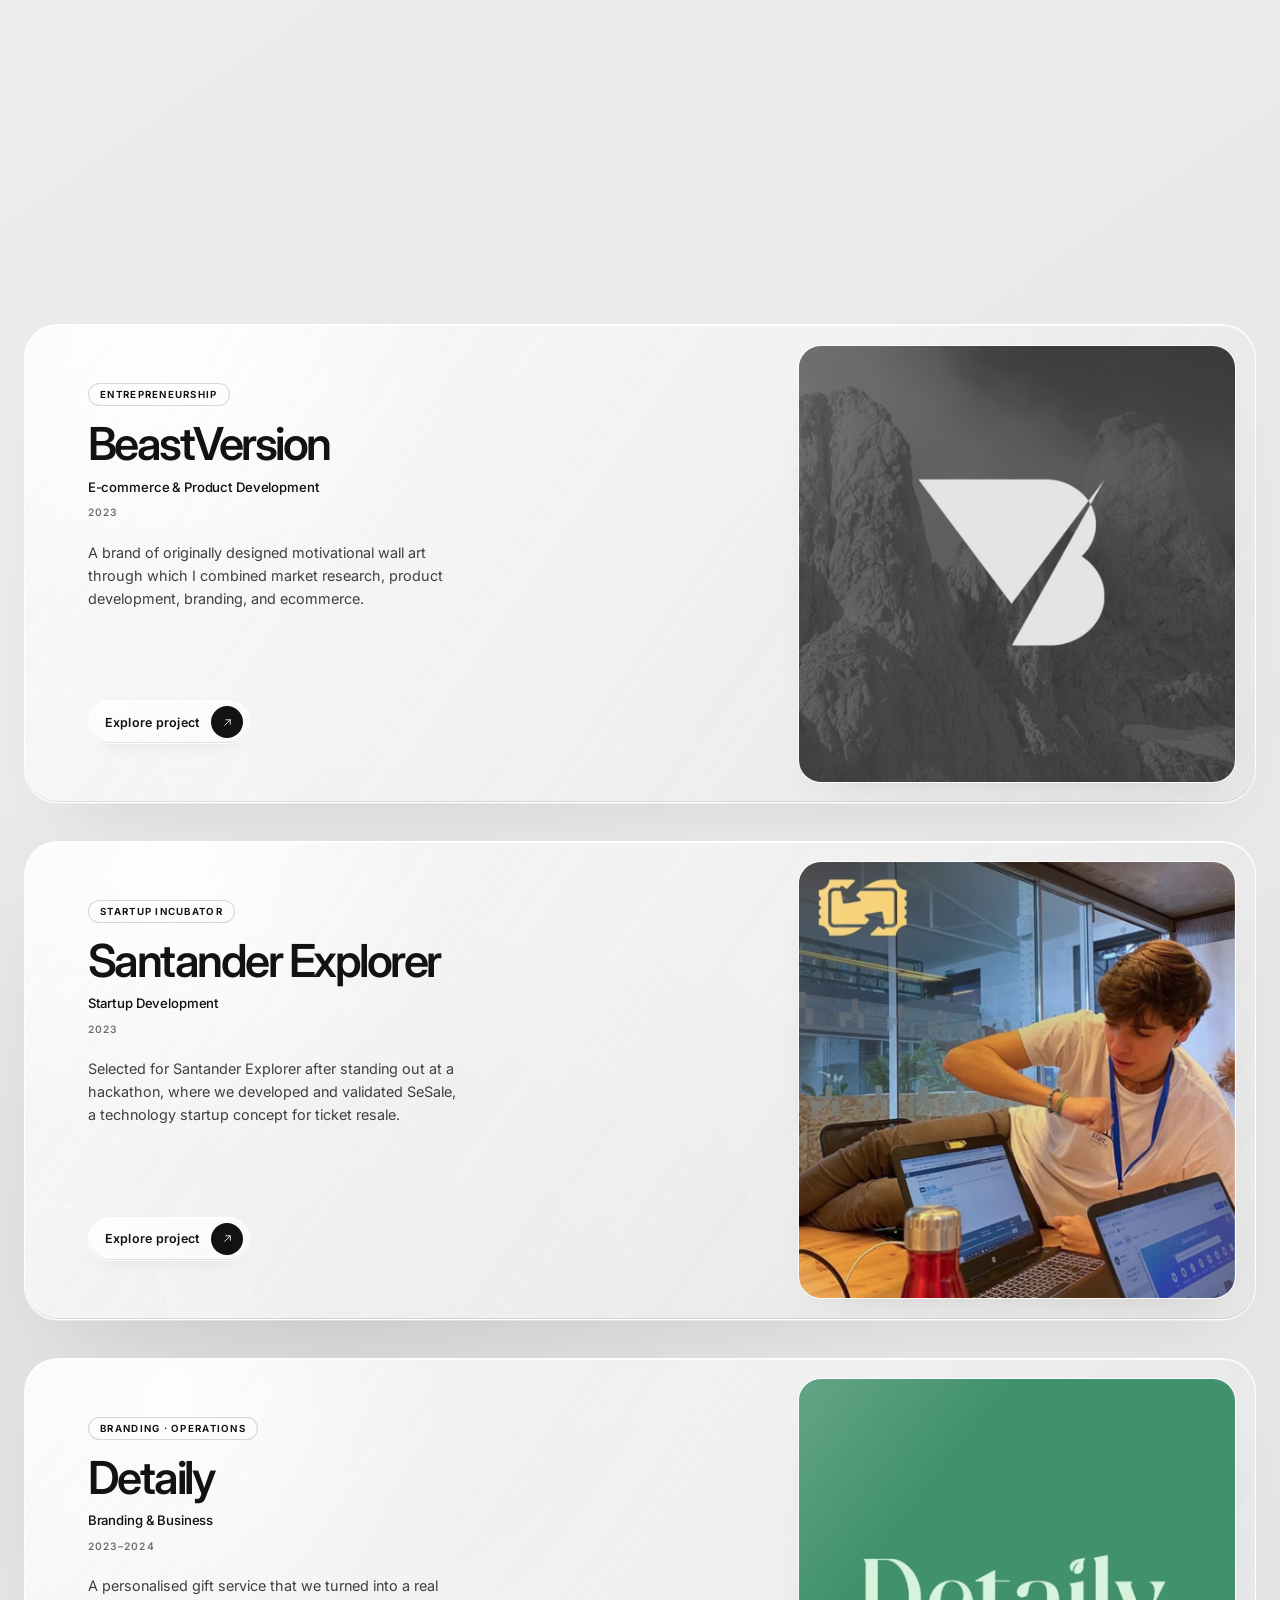
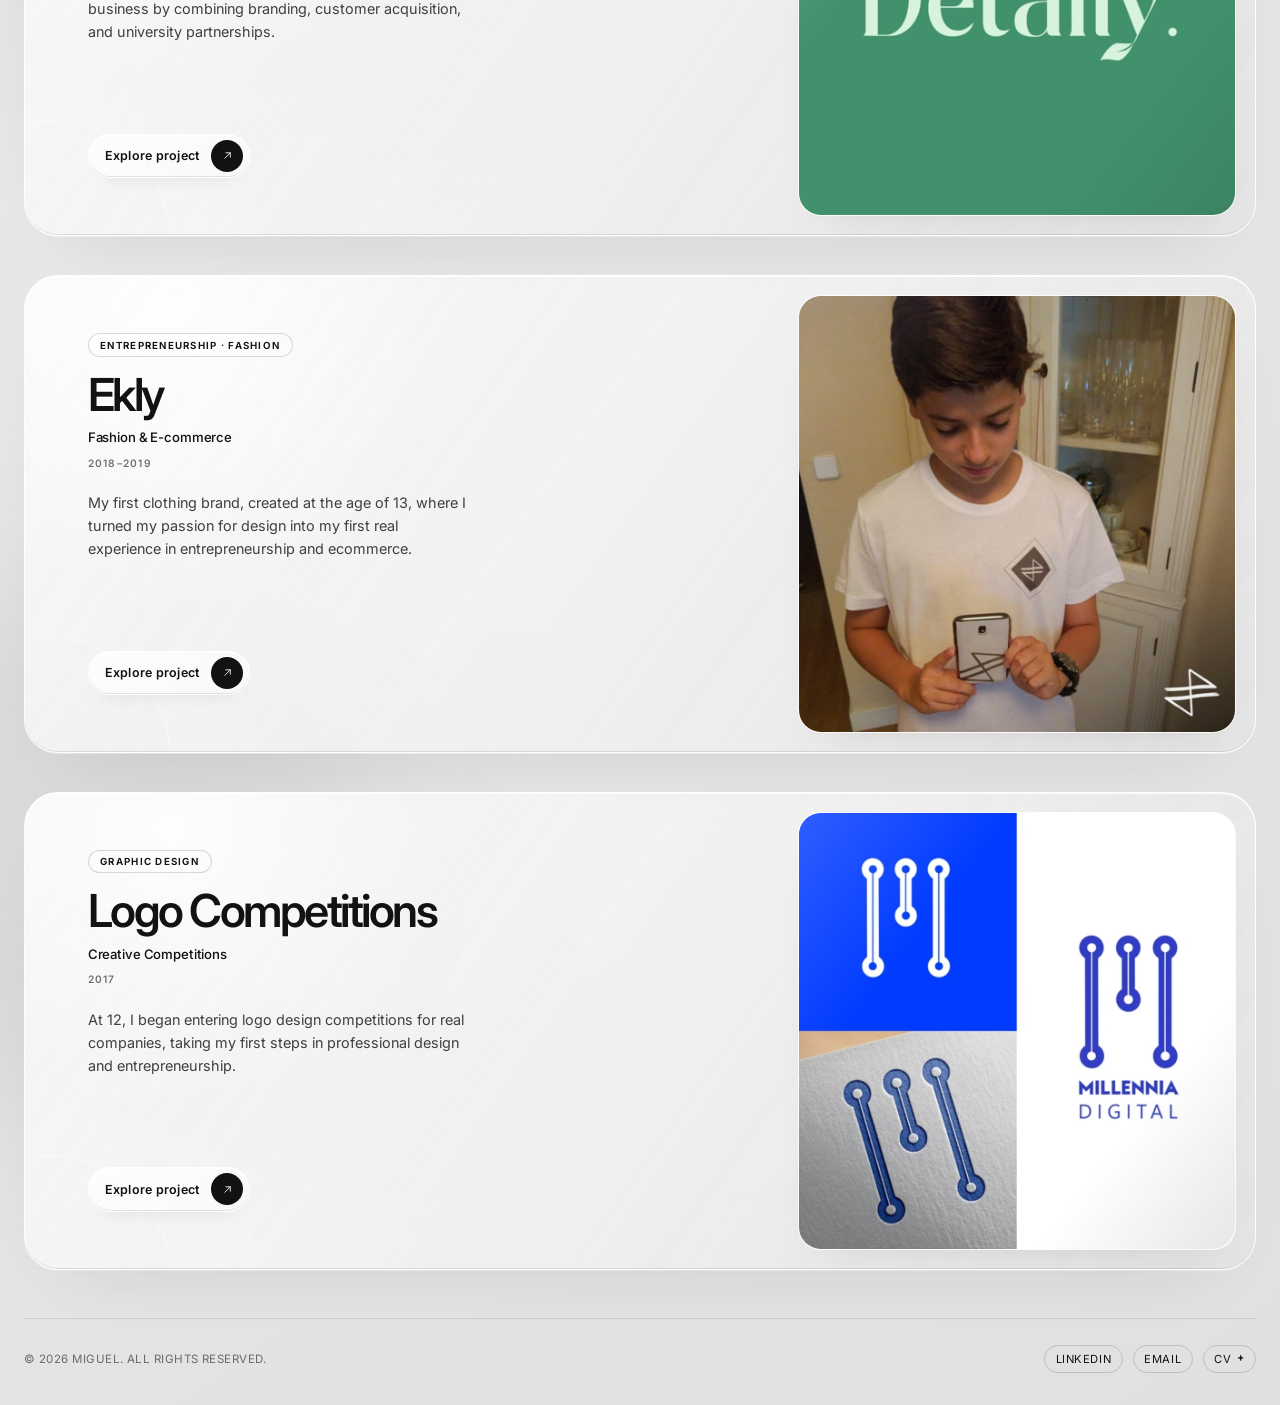
==== commit 71a708bf: "Improve portfolio preloader and branding" ====
--- a/index.html
+++ b/index.html
@@ -3,6 +3,50 @@
   <head>
     <meta charset="UTF-8" />
     <meta name="viewport" content="width=device-width, initial-scale=1.0" />
+    <script>
+      (function prepareSessionPreloader() {
+        var root = document.documentElement;
+        var storageKey = "miguel-arnaiz-preloader-seen";
+        var shouldShow = false;
+
+        try {
+          shouldShow = window.sessionStorage.getItem(storageKey) !== "1";
+          if (shouldShow) {
+            window.sessionStorage.setItem(storageKey, "1");
+          }
+        } catch (storageError) {
+          var cookieMarker = storageKey + "=1";
+
+          try {
+            shouldShow = document.cookie.split("; ").indexOf(cookieMarker) === -1;
+            if (shouldShow) {
+              document.cookie = cookieMarker + "; Path=/; SameSite=Lax";
+            }
+          } catch (cookieError) {
+            shouldShow = true;
+          }
+        }
+
+        if (!shouldShow) {
+          return;
+        }
+
+        root.classList.add("has-session-preloader");
+        window.__portfolioPreloaderStartedAt = Date.now();
+        window.__portfolioPreloaderSafetyTimer = window.setTimeout(function () {
+          var preloader = document.querySelector("[data-session-preloader]");
+          var body = document.body;
+
+          root.classList.remove("has-session-preloader");
+          if (preloader) {
+            preloader.remove();
+          }
+          if (body) {
+            body.classList.remove("is-entering", "is-leaving");
+          }
+        }, 2500);
+      })();
+    </script>
     <title data-i18n="meta.home.title">Miguel Arnáiz</title>
     <meta
       name="description"
@@ -18,10 +62,25 @@
     <link rel="icon" type="image/png" sizes="32x32" href="img/favicon-32.png" />
     <link rel="icon" type="image/png" sizes="48x48" href="img/favicon-48.png" />
     <link rel="apple-touch-icon" sizes="180x180" href="img/apple-touch-icon.png" />
-    <link rel="stylesheet" href="styles.css" />
+    <link rel="stylesheet" href="styles.css?v=20261103b" />
   </head>
 
   <body class="page home-page is-entering">
+    <div class="session-preloader" data-session-preloader aria-hidden="true">
+      <div class="session-preloader-content">
+        <img
+          class="session-preloader-logo"
+          src="img/arnaiz-preloader.png"
+          width="480"
+          height="116"
+          alt=""
+          decoding="sync"
+          fetchpriority="high"
+        />
+        <span class="session-preloader-track"><span></span></span>
+      </div>
+    </div>
+
     <div class="bg-orbs" aria-hidden="true">
       <span class="orb orb-blue"></span>
       <span class="orb orb-purple"></span>
@@ -172,7 +231,7 @@
     <script src="js/i18n.js" defer></script>
     <script src="js/projects-data.js" defer></script>
     <script src="js/image-variants.js" defer></script>
-    <script src="js/transitions.js?v=20261102" defer></script>
+    <script src="js/transitions.js?v=20261103b" defer></script>
     <script src="js/cv-menu.js" defer></script>
     <script src="js/logo-marquee.js" defer></script>
     <script src="js/home.js" defer></script>
--- a/styles.css
+++ b/styles.css
@@ -67,6 +67,89 @@
   font-family: "Inter", -apple-system, BlinkMacSystemFont, "Segoe UI", sans-serif;
   font-optical-sizing: auto;
   overflow-x: hidden;
+}
+
+/* ---------- First-session preloader ---------- */
+
+.session-preloader {
+  display: none;
+}
+
+.has-session-preloader .page {
+  opacity: 1;
+  transform: none;
+  animation: none;
+}
+
+.has-session-preloader .session-preloader {
+  position: fixed;
+  inset: 0;
+  z-index: 10000;
+  display: grid;
+  place-items: center;
+  background: #f2f2f0;
+  opacity: 1;
+  transition: opacity 300ms cubic-bezier(0.4, 0, 0.2, 1);
+}
+
+.session-preloader.is-dismissing {
+  opacity: 0;
+  pointer-events: none;
+}
+
+.session-preloader-content {
+  display: grid;
+  justify-items: center;
+  gap: 1.25rem;
+  transform: translateY(-2vh);
+}
+
+.session-preloader-logo {
+  display: block;
+  width: 232px;
+  height: auto;
+}
+
+.session-preloader-track {
+  position: relative;
+  width: 112px;
+  height: 2px;
+  overflow: hidden;
+  border-radius: 999px;
+  background: rgba(53, 53, 53, 0.14);
+}
+
+.session-preloader-track > span {
+  position: absolute;
+  inset: 0 auto 0 0;
+  width: 44%;
+  border-radius: inherit;
+  background: #353535;
+  animation: session-preloader-progress 900ms cubic-bezier(0.45, 0, 0.55, 1) infinite;
+  will-change: transform;
+}
+
+@keyframes session-preloader-progress {
+  from { transform: translateX(-110%); }
+  to { transform: translateX(245%); }
+}
+
+@media (max-width: 600px) {
+  .session-preloader-logo {
+    width: 196px;
+  }
+}
+
+@media (prefers-reduced-motion: reduce) {
+  .has-session-preloader .session-preloader {
+    transition: none;
+  }
+
+  .session-preloader-track > span {
+    width: 100%;
+    animation: none;
+    will-change: auto;
+  }
 }
 
 ::selection {
